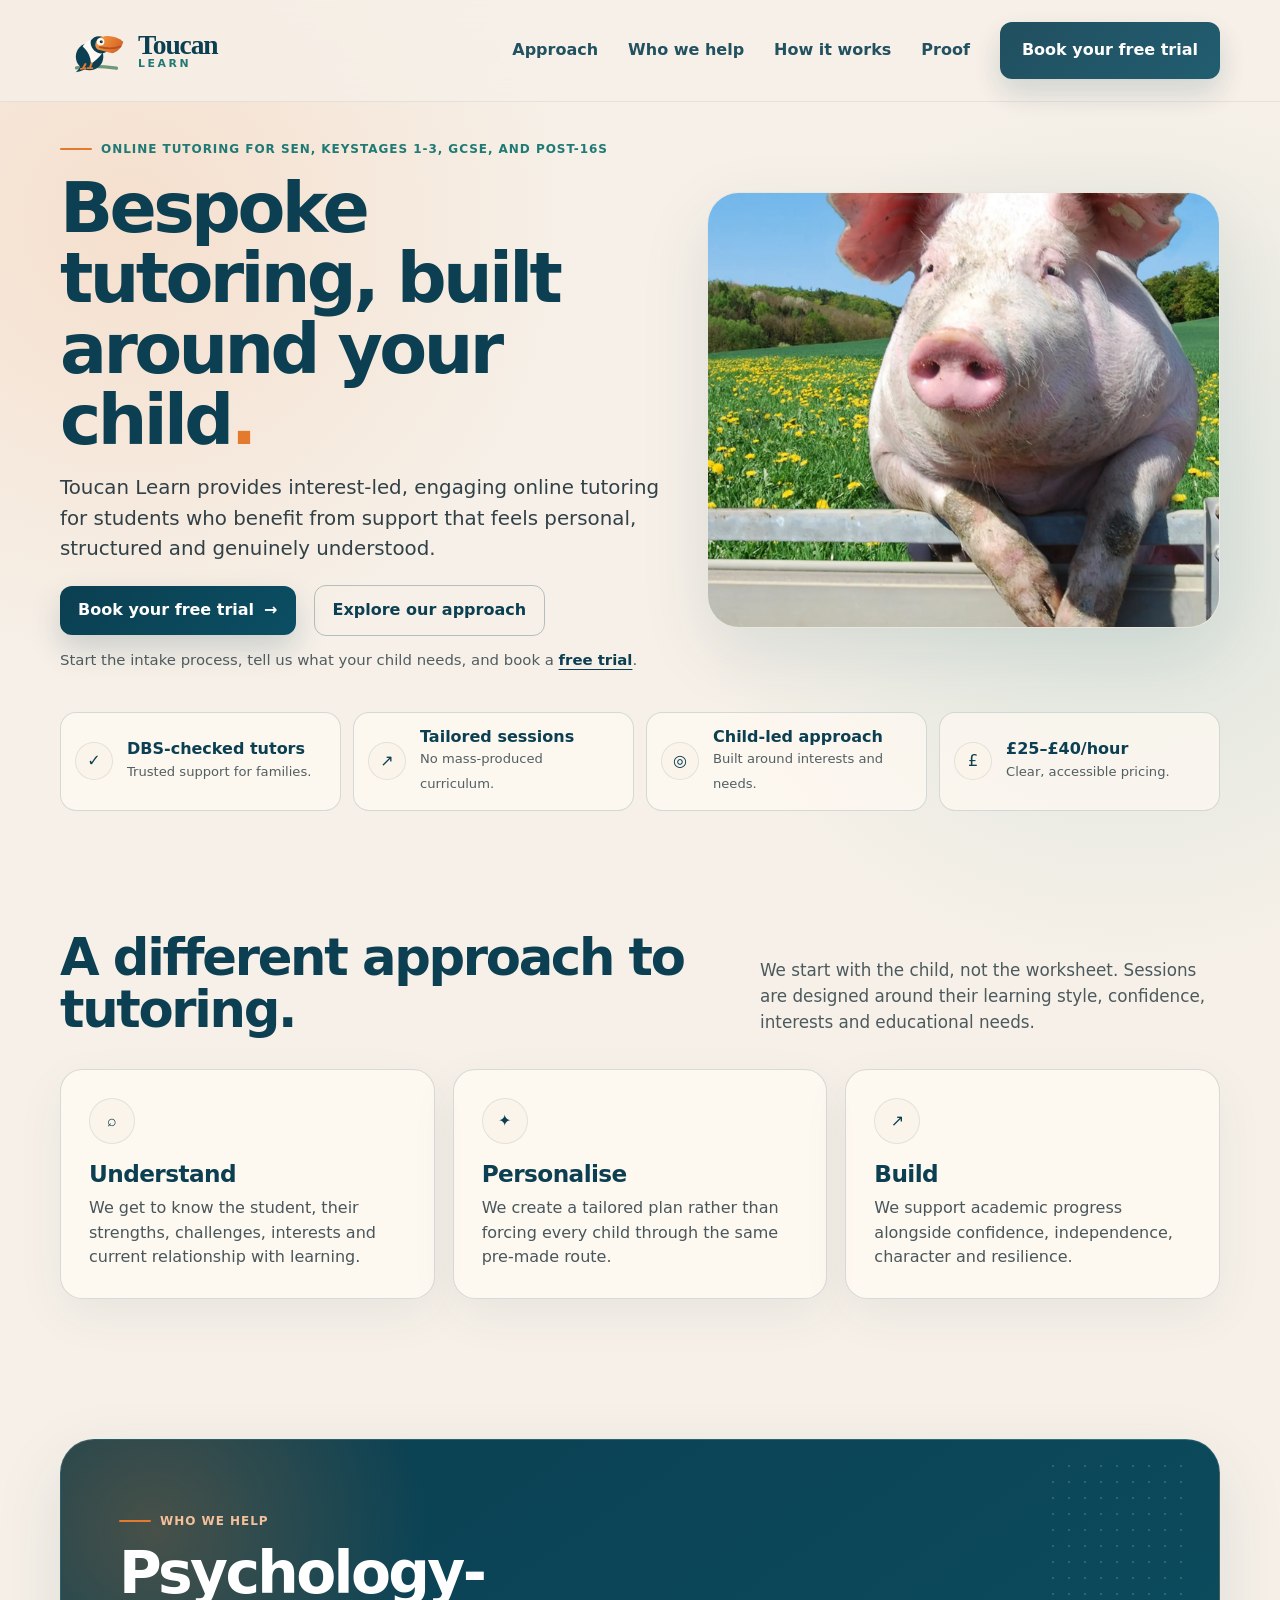
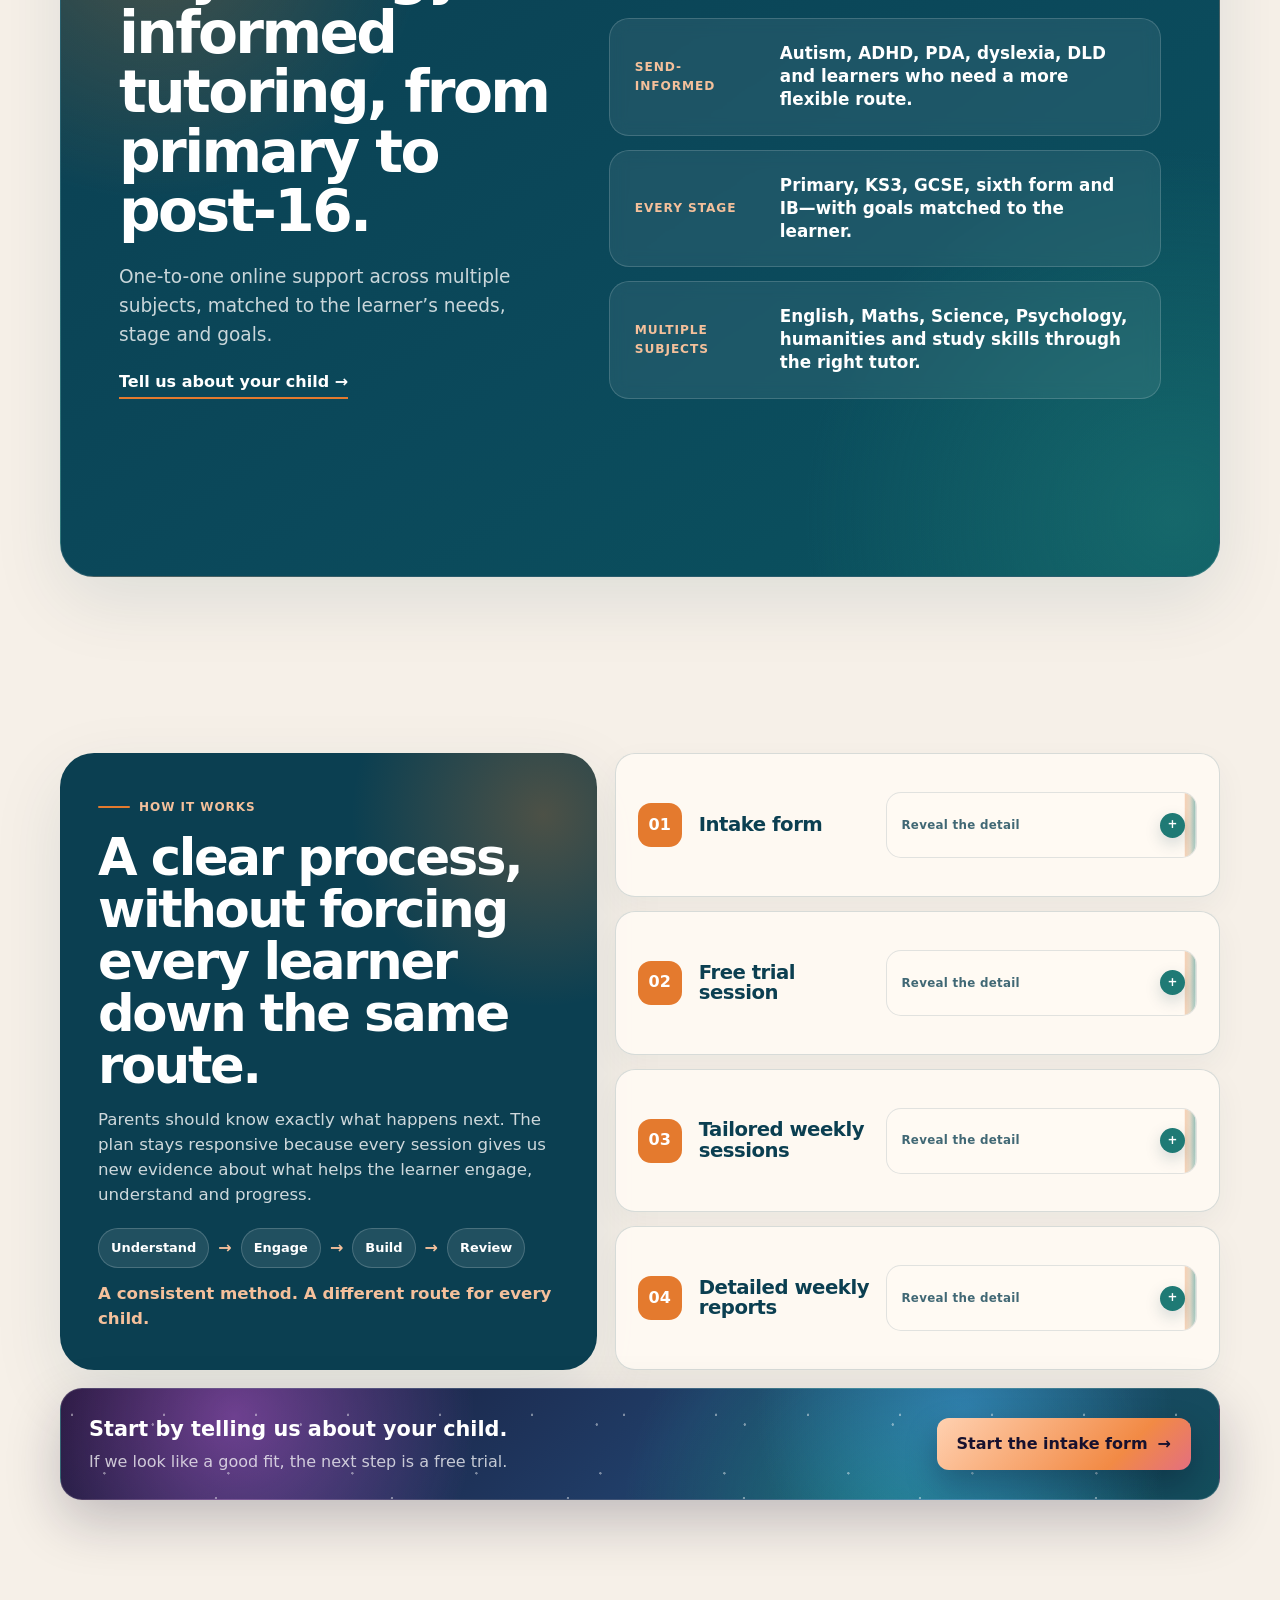
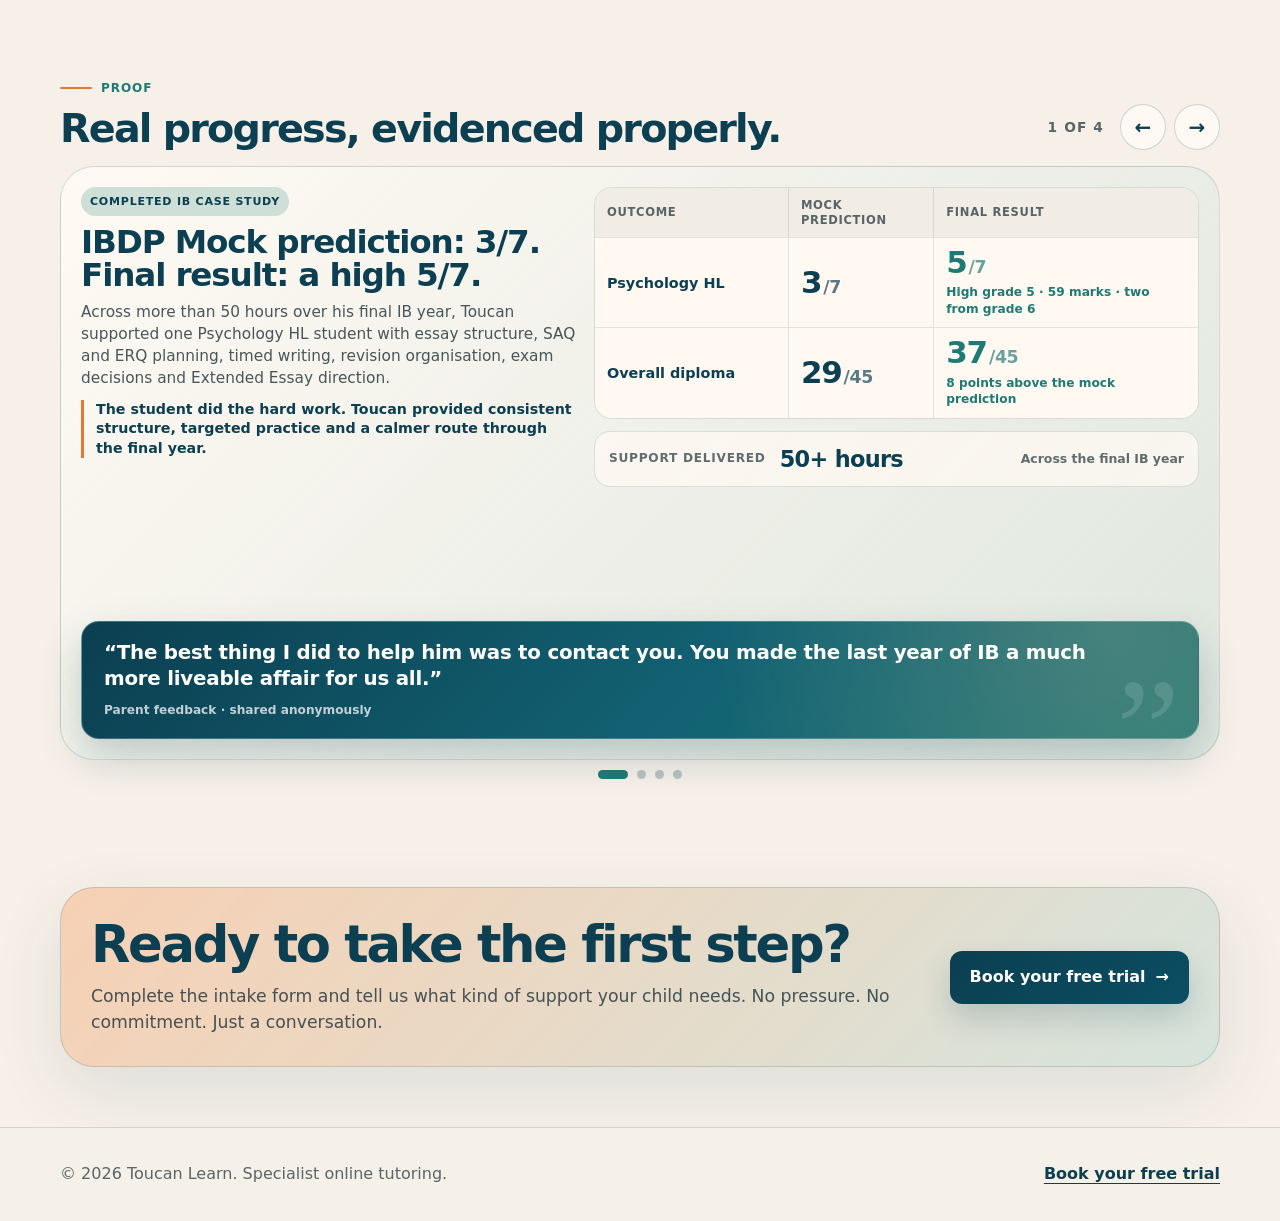
==== index.html @ 08ad8f21 "Preserve balanced Approach anchor" ====
<!doctype html>
<html lang="en-GB">
<head>
  <meta charset="utf-8" />
  <meta name="viewport" content="width=device-width, initial-scale=1" />
  <title>Toucan Learn | Bespoke tutoring built around your child</title>
  <meta name="description" content="Specialist online tutoring for SEN learners and children who need extra support across KS2, KS3 and GCSE. Child-led, bespoke and confidence-building." />
  <link rel="icon" href="assets/favicon.svg" type="image/svg+xml" />
  <link rel="stylesheet" href="style.css?v=20260802-landing-proof-geometry-audit-2" />
</head>
<body>
  <a class="skip-link" href="#main">Skip to main content</a>

  <header>
    <div class="container nav" aria-label="Main navigation">
      <a class="logo" href="#top" aria-label="Toucan Learn home">
        <img src="assets/toucan-logo.svg" alt="" />
        <span class="brand-lockup">
          <strong>Toucan</strong>
          <span>Learn</span>
        </span>
      </a>
      <nav class="nav-links" aria-label="Primary">
        <a href="#approach">Approach</a>
        <a href="#who">Who we help</a>
        <a href="#how-it-works">How it works</a>
        <a href="#reviews">Proof</a>
        <a class="button" href="contact.html">Book your free trial</a>
      </nav>
      <div class="mobile-note">
        <span>Specialist online tutoring</span>
        <a class="text-button" href="contact.html">Book a free trial</a>
      </div>
    </div>
  </header>

  <main id="main">
    <section class="hero" id="top">
      <div class="container hero-grid">
        <div>
          <div class="eyebrow">Online tutoring for SEN, Keystages 1-3, GCSE, and post-16s</div>
          <h1>Bespoke tutoring, built around your child<span>.</span></h1>
          <p class="lead">Toucan Learn provides interest-led, engaging online tutoring for students who benefit from support that feels personal, structured and genuinely understood.</p>
          <div class="hero-actions">
            <a class="button" href="contact.html" target="_blank" rel="noopener">Book your free trial <span aria-hidden="true">→</span></a>
            <a class="button secondary" href="#approach">Explore our approach</a>
          </div>
          <p class="microcopy">Start the intake process, tell us what your child needs, and book a <a href="contact.html" target="_blank" rel="noopener">free trial</a>.</p>
        </div>

        <figure class="hero-art hero-placeholder">
          <img src="assets/hero-pig-placeholder.webp" alt="A pig looking over a fence in a green field" />
        </figure>
      </div>

      <div class="container trust-strip" aria-label="Trust signals">
        <div class="trust-card"><div class="icon">✓</div><div><strong>DBS-checked tutors</strong><span>Trusted support for families.</span></div></div>
        <div class="trust-card"><div class="icon">↗</div><div><strong>Tailored sessions</strong><span>No mass-produced curriculum.</span></div></div>
        <div class="trust-card"><div class="icon">◎</div><div><strong>Child-led approach</strong><span>Built around interests and needs.</span></div></div>
        <div class="trust-card"><div class="icon">£</div><div><strong>£25–£40/hour</strong><span>Clear, accessible pricing.</span></div></div>
      </div>
    </section>

    <section id="approach">
      <div class="container">
        <div class="section-head">
          <h2>A different approach to tutoring.</h2>
          <p>We start with the child, not the worksheet. Sessions are designed around their learning style, confidence, interests and educational needs.</p>
        </div>
        <div class="cards-3">
          <article class="card">
            <div class="icon">⌕</div>
            <h3>Understand</h3>
            <p>We get to know the student, their strengths, challenges, interests and current relationship with learning.</p>
          </article>
          <article class="card">
            <div class="icon">✦</div>
            <h3>Personalise</h3>
            <p>We create a tailored plan rather than forcing every child through the same pre-made route.</p>
          </article>
          <article class="card">
            <div class="icon">↗</div>
            <h3>Build</h3>
            <p>We support academic progress alongside confidence, independence, character and resilience.</p>
          </article>
        </div>
      </div>
    </section>

    <section class="who-section">
      <div class="container who-shell" id="who">
        <div class="who-intro">
          <div class="eyebrow">Who we help</div>
          <h2>Psychology-informed tutoring, from primary to post-16.</h2>
          <p class="lead">One-to-one online support across multiple subjects, matched to the learner’s needs, stage and goals.</p>
          <a class="text-button" href="contact.html" target="_blank" rel="noopener">Tell us about your child →</a>
        </div>
        <div class="who-facts">
          <article class="who-fact">
            <span>SEND-informed</span>
            <strong>Autism, ADHD, PDA, dyslexia, DLD and learners who need a more flexible route.</strong>
          </article>
          <article class="who-fact">
            <span>Every stage</span>
            <strong>Primary, KS3, GCSE, sixth form and IB—with goals matched to the learner.</strong>
          </article>
          <article class="who-fact">
            <span>Multiple subjects</span>
            <strong>English, Maths, Science, Psychology, humanities and study skills through the right tutor.</strong>
          </article>
        </div>
      </div>
    </section>

    <section class="how-section">
      <div class="container how-shell" id="how-it-works">
        <div class="how-overview">
          <div class="eyebrow">How it works</div>
          <h2>A clear process, without forcing every learner down the same route.</h2>
          <p>Parents should know exactly what happens next. The plan stays responsive because every session gives us new evidence about what helps the learner engage, understand and progress.</p>
          <div class="method-ribbon" aria-label="Toucan teaching methodology">
            <span>Understand</span><i aria-hidden="true">→</i>
            <span>Engage</span><i aria-hidden="true">→</i>
            <span>Build</span><i aria-hidden="true">→</i>
            <span>Review</span>
          </div>
          <p class="how-note">A consistent method. A different route for every child.</p>
        </div>

        <ol class="how-steps">
          <li>
            <span class="how-number">01</span>
            <div><h3>Intake form</h3><details class="how-step__details" name="how-process"><summary><span class="how-step__prompt">Reveal the detail</span><span class="how-step__toggle" aria-hidden="true">+</span></summary><p>Tell us about needs, strengths, interests, current barriers and what has-or hasn't-worked before.</p></details></div>
          </li>
          <li>
            <span class="how-number">02</span>
            <div><h3>Free trial session</h3><details class="how-step__details" name="how-process"><summary><span class="how-step__prompt">Reveal the detail</span><span class="how-step__toggle" aria-hidden="true">+</span></summary><p>We establish fit, observe how the learner engages and identify the first useful route into learning.</p></details></div>
          </li>
          <li>
            <span class="how-number">03</span>
            <div><h3>Tailored weekly sessions</h3><details class="how-step__details" name="how-process"><summary><span class="how-step__prompt">Reveal the detail</span><span class="how-step__toggle" aria-hidden="true">+</span></summary><p>Each session has clear learning aims, delivered through the structure, pace and interests that work for that learner.</p></details></div>
          </li>
          <li>
            <span class="how-number">04</span>
            <div><h3>Detailed weekly reports</h3><details class="how-step__details" name="how-process"><summary><span class="how-step__prompt">Reveal the detail</span><span class="how-step__toggle" aria-hidden="true">+</span></summary><p>You receive what we covered, evidence of progress, the current barrier and the next target—so the plan keeps evolving.</p></details></div>
          </li>
        </ol>

        <div class="how-cta">
          <div><strong>Start by telling us about your child.</strong><span>If we look like a good fit, the next step is a free trial.</span></div>
          <a class="button" href="contact.html" target="_blank" rel="noopener">Start the intake form <span aria-hidden="true">→</span></a>
        </div>
      </div>
    </section>

    <section class="proof-section">
      <div class="container" id="reviews">
        <div class="section-head">
          <div class="proof-heading">
            <div class="eyebrow">Proof</div>
            <h2>Real progress, evidenced properly.</h2>
          </div>
        </div>

        <div class="case-carousel" data-carousel aria-roledescription="carousel" aria-label="Toucan learner case studies">
          <div class="carousel-toolbar">
            <p class="carousel-status" aria-live="polite"><span data-current>1</span> of <span data-total>4</span></p>
            <div class="carousel-controls" aria-label="Case study controls">
              <button class="carousel-arrow" type="button" data-prev aria-label="Previous case study">
                <span aria-hidden="true">←</span>
              </button>
              <button class="carousel-arrow" type="button" data-next aria-label="Next case study">
                <span aria-hidden="true">→</span>
              </button>
            </div>
          </div>

          <div class="carousel-stage">
            <article class="case-study case-study--ib case-slide is-active" data-slide data-proof-order="1" aria-label="Case study 1 of 4">
              <div class="case-overview">
                <span class="case-label">Completed IB case study</span>
                <h3>IBDP Mock prediction: 3/7. Final result: a high 5/7.</h3>
                <p class="case-intro">Across more than 50 hours over his final IB year, Toucan supported one Psychology HL student with essay structure, SAQ and ERQ planning, timed writing, revision organisation, exam decisions and Extended Essay direction.</p>
                <p class="case-credit">The student did the hard work. Toucan provided consistent structure, targeted practice and a calmer route through the final year.</p>
              </div>

              <div class="result-panel result-panel--comparison" aria-label="IB Psychology case study results">
                <table class="score-comparison">
                  <caption>Mock predictions compared with final IB results</caption>
                  <thead>
                    <tr>
                      <th scope="col">Outcome</th>
                      <th scope="col">Mock prediction</th>
                      <th class="score-comparison__final" scope="col">Final result</th>
                    </tr>
                  </thead>
                  <tbody>
                    <tr>
                      <th scope="row">Psychology HL</th>
                      <td><strong class="score-value">3<span>/7</span></strong></td>
                      <td class="score-comparison__final">
                        <strong class="score-value">5<span>/7</span></strong>
                        <small>High grade 5 · 59 marks · two from grade 6</small>
                      </td>
                    </tr>
                    <tr>
                      <th scope="row">Overall diploma</th>
                      <td><strong class="score-value">29<span>/45</span></strong></td>
                      <td class="score-comparison__final">
                        <strong class="score-value">37<span>/45</span></strong>
                        <small>8 points above the mock prediction</small>
                      </td>
                    </tr>
                  </tbody>
                </table>
                <div class="support-delivered">
                  <span>Support delivered</span>
                  <strong>50+ hours</strong>
                  <small>Across the final IB year</small>
                </div>
              </div>

              <blockquote class="parent-proof">
                <p>“The best thing I did to help him was to contact you. You made the last year of IB a much more liveable affair for us all.”</p>
                <footer>Parent feedback · shared anonymously</footer>
              </blockquote>
            </article>

            <article class="case-study case-study--ib case-study--ongoing case-slide" data-slide data-proof-order="4" aria-hidden="true" inert aria-label="Case study 4 of 4">
              <div class="case-overview">
                <span class="case-label">Year 6 student: Ongoing creativity and academic transfer</span>
                <h3>He thought he was “uncreative”. The evidence said otherwise.</h3>
                <p class="case-intro">One autistic Year 6 learner arrived with sophisticated ideas and strong systems thinking, but very low confidence in his ability to create, organise and express them.</p>
                <p class="case-credit">A real game-development project became the route into planning, explanation and increasingly structured writing.</p>
              </div>

              <div class="progress-grid" aria-label="Creativity and academic progression">
                <div class="progress-card">
                  <span>Baseline</span>
                  <strong>Strong ideas, quite weak confidence and creative self-belief</strong>
                  <p>He called himself “uncreative”; sequencing and refining his ideas still relied heavily on adult structure.</p>
                </div>
                <div class="progress-card">
                  <span>Target</span>
                  <strong>Make the ideas visible and transferable</strong>
                  <p>Use one meaningful project to teach planning, sequencing, iteration and Point–Evidence–Explanation.</p>
                </div>
                <div class="progress-card progress-card--result">
                  <span>Current results</span>
                  <strong>Project ownership and secondary-level writing</strong>
                  <p>He now explains original systems and produces Year 8-level History writing while still in Year 6.</p>
                </div>
              </div>

              <details class="case-details">
                <summary>
                  <span class="case-details__summary-copy"><strong>See the full evidence</strong><small>Pig F1 planning, detailed developer notes and the complete History response</small></span>
                  <span class="case-details__chevron" aria-hidden="true">↓</span>
                </summary>
                <div class="case-details__content">
                  <section class="practical-english-case" aria-labelledby="pig-f1-literacy-title">
                <div class="practical-english-case__intro">
                  <span class="project-kicker">The project-to-literacy bridge</span>
                  <h4 id="pig-f1-literacy-title">Pig F1 made English practical.</h4>
                  <p>The game needed the same things strong writing needs: a clear purpose, precise vocabulary, ordered steps, decisions supported with reasons and enough explanation for another person to follow.</p>
                  <p class="evidence-note">These are extracts from the learner’s real planning, reflection and supported History work.</p>
                </div>

                <div class="project-language-grid">
                  <figure class="project-language-grid__plan">
                    <img src="assets/learner-pig-f1-original.png" alt="The learner's original Pig F1 track plan, titled The Pot Belly Pig, with three laps and named obstacles" loading="lazy" />
                    <figcaption>
                      <strong>First: make the idea visible</strong>
                      <span>The original plan defined a track, three laps, obstacles and route mechanics that could then be discussed and refined.</span>
                    </figcaption>
                  </figure>

                  <article class="deep-dev-note" aria-label="Detailed extract from the learner's Pig F1 development notes">
                    <span>Then: write to make the build possible</span>
                    <h5>Developer’s goal: continue the bouncy-ball obstacle</h5>
                    <div class="deep-dev-note__columns">
                      <div>
                        <strong>Build sequence</strong>
                        <ol>
                          <li>Complete the entrance and main exit</li>
                          <li>Group the cave and remaining entrance</li>
                          <li>Build the shortcut entrance</li>
                          <li>Connect the shortcut to the track</li>
                        </ol>
                      </div>
                      <div>
                        <strong>Research, apply, test</strong>
                        <ol>
                          <li>Find the code for bounciness</li>
                          <li>Insert it into the “big balls”</li>
                          <li>Find a way to slow the pig car in water</li>
                          <li>Test height, direction, fairness and track breaks</li>
                        </ol>
                      </div>
                    </div>
                    <p>This is functional English: imperative verbs, technical nouns, grouping, chronology and a written memory system for a multi-session project.</p>
                  </article>
                </div>

                <div class="writing-transfer-grid">
                  <article class="project-reflection">
                    <span>Project reflection · learner’s words</span>
                    <h5>Writing about what he had actually built</h5>
                    <blockquote>“The benefits are the expansion of creativity, modelling in the virtual world and the ability to code. I created the ‘big balls’ by inserting the parts, building up the model and creating the script. I wouldn’t be doing these things without the opportunity to design the project, or the creative space to think of and insert the concept.”</blockquote>
                    <div class="writing-functions" aria-label="English skills used in the project reflection">
                      <span><strong>Point</strong> Names the learning benefit</span>
                      <span><strong>Evidence</strong> Describes a specific build</span>
                      <span><strong>Explanation</strong> Connects the project to creativity</span>
                    </div>
                  </article>

                  <article class="history-work-sample">
                    <span>Academic transfer · supported History research</span>
                    <h5>From development notes to a sustained historical account</h5>
                    <p class="history-lead">“Yugoslavia was formed after the fallout of World War One in 1918. Up to World War Two, it ran under a monarchy. After the war, the country transitioned to a communist structure under Josip Broz Tito and consisted of six republics.”</p>
                    <p>He used the same process again: select useful information, group it under purposeful headings, establish chronology and explain cause and consequence.</p>

                    <details class="full-history-answer">
                      <summary>Read the full History response <span aria-hidden="true">↘</span></summary>
                      <div class="full-history-answer__body">
                        <p><strong>"Present to me about one country that spawned since the end of WW1. Tell me 3 important details!"</strong></p>
                        <p><strong>Political structure and governance.</strong> Yugoslavia was formed after the fallout of World War One in 1918. Up to World War Two, it ran under a monarchy until it was invaded by the Axis powers. After the war, the country transitioned to a communist structure under Josip Broz Tito. The federation consisted of six republics: Slovenia, Croatia, Bosnia and Herzegovina, Montenegro, Serbia and Macedonia.</p>
                        <p><strong>Breakup and conflicts.</strong> Tito died in 1980, and his death led to increased nationalism and tensions among the republics. A sequence of violent conflicts, known as the Yugoslav Wars, eventually led to the split of Yugoslavia. Ethnic tensions defined these wars and resulted in major population displacement.</p>
                        <p><strong>Legacy.</strong> Yugoslavia was a unique experiment in multi-ethnic governance that ultimately faced serious challenges from nationalistic sentiment. Its dissolution created several independent states, each with its own national identity and political challenges. That history still influences the politics and societies of the Balkan region today.</p>
                        <small>Presented anonymously. Punctuation and a small number of transcription errors have been standardised for public readability; the learner’s structure and meaning are retained.</small>
                      </div>
                    </details>

                    <strong class="transfer-result">Tutor-assessed at Year 8 level while he was in Year 6.</strong>
                  </article>
                </div>
                  </section>
                </div>
              </details>

              <blockquote class="parent-proof parent-proof--footer learner-proof">
                <p>“He really enjoys lessons with Josh and we really appreciate it!”</p>
                <footer>Parent feedback · shared anonymously</footer>
              </blockquote>
            </article>

            <article class="case-study case-study--ib case-study--ongoing case-slide" data-slide data-proof-order="3" aria-hidden="true" inert aria-label="Case study 3 of 4">
              <div class="case-overview">
                <span class="case-label">Year 7 student: Ongoing access and catch-up journey</span>
                <h3>The first target was attempting the work. The next is closing the gap.</h3>
                <p class="case-intro">For one Year 7 learner with Developmental Language Disorder (DLD), conventional tasks often produced one-word answers, “I don’t know”, or complete avoidance.</p>
                <p class="case-credit">Toucan treated participation as the baseline, then increased the structure as trust and task tolerance grew.</p>
              </div>

              <div class="progress-grid" aria-label="Access and catch-up progression">
                <div class="progress-card">
                  <span>Baseline</span>
                  <strong>Getting him to attempt anything</strong>
                  <p>Unfamiliar prompts often lost him immediately; minimal output hid what he understood.</p>
                </div>
                <div class="progress-card">
                  <span>Target</span>
                  <strong>Participation, communication and mainstream access</strong>
                  <p>Build trust and task tolerance for increasingly structured English and Maths work.</p>
                </div>
                <div class="progress-card progress-card--result">
                  <span>Current results</span>
                  <strong>Broad movement, with the gap now measurable</strong>
                  <p>Five of seven subject scores rose; in four, the gap to the class average narrowed.</p>
                </div>
              </div>

              <details class="case-details">
                <summary>
                  <span class="case-details__summary-copy"><strong>See the full evidence</strong><small>Product concepts, wider session milestones, school movement and next targets</small></span>
                  <span class="case-details__chevron" aria-hidden="true">↓</span>
                </summary>
                <div class="case-details__content">
                  <div class="drink-evidence">
                <div class="drink-evidence__intro">
                  <span class="project-kicker">One brief · four directions</span>
                  <h4>Four individual products, each with a different decision behind it</h4>
                  <p>Starting with his own products gave the learner a reason to name, compare, redesign and persuade. Each concept is shown separately because the evidence is in the choices—not in making them look like one manufactured range.</p>
                  <blockquote class="drink-copy">“It’s sweet, fast, cheap, and will help you destroy your enemies.”</blockquote>
                  <small>Original learner advert copy</small>
                </div>

                <div class="product-gallery" aria-label="Four products from the learner's drink-design project">
                  <article class="product-card product-card--skids">
                    <figure class="product-turntable">
                      <img src="assets/skids-product.webp" alt="The learner's minimal coral and black Skids bottle design shown as a finished drink" loading="lazy" />
                    </figure>
                    <div class="product-card__copy">
                      <span>Alternative direction</span>
                      <h5>Skids</h5>
                      <p>A deliberately cleaner bottle identity showing a completely different visual choice from the louder designs.</p>
                    </div>
                  </article>

                  <article class="product-card product-card--fizzy">
                    <figure class="product-turntable">
                      <img src="assets/fizzy-variants-product.webp" alt="Two Fizzy bottle variants designed by the learner, one yellow and one coral pink" loading="lazy" />
                    </figure>
                    <div class="product-card__copy">
                      <span>Label iteration</span>
                      <h5>Fizzy</h5>
                      <p>Two visual variants built around the same “fizzy, extreme” recipe: lime, sugar, water, food colouring and sweet potato.</p>
                    </div>
                  </article>

                  <article class="product-card product-card--monster">
                    <figure class="product-turntable">
                      <img src="assets/monster-remix-product.webp" alt="The learner's black and neon Monster Remix can shown as a complete product" loading="lazy" />
                    </figure>
                    <div class="product-card__copy">
                      <span>Custom remix</span>
                      <h5>Monster Remix</h5>
                      <p>A recognisable product deliberately changed into his own anonymous black-and-neon version.</p>
                    </div>
                  </article>

                  <article class="product-card product-card--ground">
                    <figure class="product-turntable">
                      <img src="assets/ground-pinch-product.webp" alt="A polished mock-up faithfully developed from the learner's Ground Pinch can sketch" loading="lazy" />
                    </figure>
                    <div class="product-card__copy">
                      <span>Current product concept · in development</span>
                      <h5>Ground Pinch</h5>
                      <p>A current product concept in development: a can, label and advert composition drawn from scratch, now being refined into a faithful product mock-up.</p>
                    </div>
                  </article>
                </div>
                  </div>

                  <div class="evidence-panel evidence-panel--access">
                <div class="evidence-panel__intro">
                  <span class="project-kicker">Wider evidence from sessions</span>
                  <h4>The progress did not depend on one unusually good project</h4>
                  <p>The drink work shows what engagement looked like. These separate tasks show the same change appearing across writing, sequencing, technical persistence and practical Maths.</p>
                </div>
                <div class="evidence-track">
                  <div class="evidence-item">
                    <span>Technical persistence</span>
                    <strong>Completed an instruction-heavy software tutorial</strong>
                    <p>He followed the full sequence, backtracked after errors and stayed engaged despite lag and difficult menus.</p>
                  </div>
                  <div class="evidence-item">
                    <span>Written output</span>
                    <strong>Six self-typed sentences in one short task</strong>
                    <p>A brief, timed activity produced several independent ideas where earlier responses had often stayed minimal.</p>
                  </div>
                  <div class="evidence-item">
                    <span>Sequenced expression</span>
                    <strong>Created a multi-panel comic</strong>
                    <p>He generated the plot, organised a beginning, middle and end, then combined drawings with short captions.</p>
                  </div>
                  <div class="evidence-item">
                    <span>Functional transfer</span>
                    <strong>More independent tools and practical Maths</strong>
                    <p>He navigated and used design tools after modelling, while projects embedded number comparison and missing-number reasoning.</p>
                  </div>
                </div>
                  </div>

                  <div class="score-summary score-summary--quiet" aria-label="School-report progress summary">
                    <span>School evidence</span>
                    <strong>Five of seven recorded subject scores rose between reports.</strong>
                    <p>The wider direction is positive. The remaining gaps still need careful, adapted practice, so the work is presented as meaningful movement rather than a finished transformation.</p>
                  </div>

                  <div class="next-target">
                    <span>Next target</span>
                    <strong>Catch up more fully in the areas that remain behind.</strong>
                    <p>The learner is now engaging enough for catch-up to be a realistic target. English, Geography and Religious Studies remain the clearest gaps, so the next phase is more frequent, carefully adapted formal practice—not claiming the work is finished.</p>
                  </div>
                </div>
              </details>

              <blockquote class="parent-proof parent-proof--footer">
                <p>“My son hates learning, but Joshua manages to get him to engage. He has taken his time to get to know him and work out what makes him tick. Would 100% recommend.”</p>
                <footer>Parent feedback · shared anonymously</footer>
              </blockquote>
            </article>

            <article class="case-study case-study--ib case-study--origin case-slide" data-slide data-proof-order="2" aria-hidden="true" inert aria-label="Case study 2 of 4">
              <div class="case-overview">
                <span class="case-label">Origin story · anonymised</span>
                <h3>The learner who built the method.</h3>
                <p class="case-intro">One of the first learners Josh supported was a young autistic learner with a PDA profile. He was exceptionally bright, frequently dysregulated and spending much of the school day outside classrooms. School had become almost impossible for him to access.</p>
                <p class="case-credit">The question was not “How do I stop this behaviour?” It was “How do I make school somewhere he actually wants to be?”</p>
              </div>

              <div class="origin-arc" aria-label="How the Toucan approach developed">
                <div class="origin-step">
                  <span>01 · Relationship</span>
                  <strong>Make the day tolerable first</strong>
                  <p>No constant correction, forced worksheets or power struggles. The first goal was simply: let’s get through today together.</p>
                </div>
                <div class="origin-step">
                  <span>02 · Interests</span>
                  <strong>Sports and music became the curriculum</strong>
                  <p>They were not rewards held back until work was finished. They were genuine routes into trust, conversation, thinking and learning.</p>
                </div>
                <div class="origin-step">
                  <span>03 · A different route</span>
                  <strong>The English task became a song</strong>
                  <p>He created the ideas through music and conversation while Josh acted as scribe. The learning objective stayed the same; only the route changed.</p>
                </div>
                <div class="origin-step">
                  <span>04 · Hidden competence</span>
                  <strong>The penhold breakthrough</strong>
                  <p>The grip he used to teach Josh table tennis already contained the motor control needed to hold a pencil. The skill existed; it only needed transferring.</p>
                </div>
              </div>

              <details class="case-details origin-details">
                <summary>
                  <span class="case-details__summary-copy"><strong>See the moments behind the method</strong><small>The penhold breakthrough, music-room story and the principles that followed</small></span>
                  <span class="case-details__chevron" aria-hidden="true">↓</span>
                </summary>
                <div class="case-details__content">
                  <div class="origin-stories">
                    <article class="origin-story">
                      <span>Signature moment</span>
                      <h4>“You already know how.”</h4>
                      <p>Writing was described as impossible, yet the learner had taught Josh a precise penhold grip months earlier. Connecting the two did not teach a new movement. It helped him recognise an ability he already possessed.</p>
                    </article>
                    <article class="origin-story">
                      <span>The music room</span>
                      <h4>Creativity was never the barrier</h4>
                      <p>They headed to the drums and guitars because he wanted to play. Later, an untouched English task became songwriting: ideas, improvised lines and laughter, with Josh writing as he created. The barrier was transcription—not imagination or intelligence.</p>
                    </article>
                  </div>

                  <div class="principle-band" aria-label="Principles that became the Toucan method">
                    <span>Relationship before curriculum</span>
                    <span>Trust before challenge</span>
                    <span>Interests before compliance</span>
                    <span>Adapt the route, not the expectation</span>
                    <span>Behaviour communicates unmet needs</span>
                    <span>Look for hidden competence</span>
                    <span>Build self-belief through real success</span>
                    <span>Let success create motivation</span>
                  </div>
                </div>
              </details>

              <blockquote class="parent-proof origin-proof">
                <p>Toucan Learn did not begin with a business plan. It began with one learner, one table-tennis bat and the belief that ability often appears when we change the route instead of lowering the destination.</p>
                <footer>The experience that shaped the Toucan method</footer>
              </blockquote>
            </article>
          </div>

          <div class="carousel-dots" role="group" aria-label="Choose a case study">
            <button class="carousel-dot is-active" type="button" data-dot data-proof-order="1" aria-label="Show IB results case study" aria-current="true"></button>
            <button class="carousel-dot" type="button" data-dot data-proof-order="4" aria-label="Show creativity and academic transfer case study"></button>
            <button class="carousel-dot" type="button" data-dot data-proof-order="3" aria-label="Show access and catch-up case study"></button>
            <button class="carousel-dot" type="button" data-dot data-proof-order="2" aria-label="Show Toucan origin story"></button>
          </div>
        </div>
      </div>
    </section>

    <section class="cta" id="contact">
      <div class="container cta-box">
        <div>
          <h2>Ready to take the first step?</h2>
          <p>Complete the intake form and tell us what kind of support your child needs. No pressure. No commitment. Just a conversation.</p>
        </div>
        <a class="button" href="contact.html" target="_blank" rel="noopener">Book your free trial <span aria-hidden="true">→</span></a>
      </div>
    </section>
  </main>

  <footer class="site-footer">
    <div class="container footer-grid">
      <div>© <span id="year">2026</span> Toucan Learn. Specialist online tutoring.</div>
      <div><a href="contact.html" target="_blank" rel="noopener">Book your free trial</a></div>
    </div>
  </footer>

  <aside class="toucan-mascot" data-mascot hidden aria-label="Toucan Learn mascot">
    <button class="toucan-mascot__hide" type="button" data-mascot-hide aria-label="Hide the Toucan mascot">×</button>
    <button class="toucan-mascot__character" type="button" data-mascot-character aria-label="Make the Toucan hop">
      <img src="assets/toucan-mascot-draft-web.png" alt="" width="302" height="320" />
    </button>
  </aside>

  <script>
    document.getElementById('year').textContent = new Date().getFullYear();

    document.querySelectorAll('[data-carousel]').forEach((carousel) => {
      const stage = carousel.querySelector('.carousel-stage');
      const dotGroup = carousel.querySelector('.carousel-dots');
      const byProofOrder = (a, b) => Number(a.dataset.proofOrder) - Number(b.dataset.proofOrder);
      const slides = [...carousel.querySelectorAll('[data-slide]')].sort(byProofOrder);
      const dots = [...carousel.querySelectorAll('[data-dot]')].sort(byProofOrder);
      slides.forEach((slide) => stage.append(slide));
      dots.forEach((dot) => dotGroup.append(dot));
      const current = carousel.querySelector('[data-current]');
      let activeIndex = 0;
      let touchStartX = 0;

      const syncStageHeight = (immediate = false) => {
        const activeSlide = slides[activeIndex];
        if (!activeSlide) return;

        if (immediate) stage.classList.add('is-measuring');
        stage.style.height = `${Math.ceil(activeSlide.scrollHeight)}px`;

        if (immediate) {
          requestAnimationFrame(() => stage.classList.remove('is-measuring'));
        }
      };

      const showSlide = (index) => {
        activeIndex = (index + slides.length) % slides.length;

        slides.forEach((slide, slideIndex) => {
          const isActive = slideIndex === activeIndex;
          slide.classList.toggle('is-active', isActive);
          slide.setAttribute('aria-hidden', String(!isActive));
          slide.toggleAttribute('inert', !isActive);
          if (!isActive) {
            slide.querySelectorAll('.case-details[open]').forEach((details) => details.removeAttribute('open'));
          }
        });

        dots.forEach((dot, dotIndex) => {
          const isActive = dotIndex === activeIndex;
          dot.classList.toggle('is-active', isActive);
          if (isActive) {
            dot.setAttribute('aria-current', 'true');
          } else {
            dot.removeAttribute('aria-current');
          }
        });

        current.textContent = activeIndex + 1;
        requestAnimationFrame(() => syncStageHeight());
      };

      carousel.querySelector('[data-prev]').addEventListener('click', () => showSlide(activeIndex - 1));
      carousel.querySelector('[data-next]').addEventListener('click', () => showSlide(activeIndex + 1));
      dots.forEach((dot, index) => dot.addEventListener('click', () => showSlide(index)));

      carousel.addEventListener('keydown', (event) => {
        if (event.key === 'ArrowLeft') showSlide(activeIndex - 1);
        if (event.key === 'ArrowRight') showSlide(activeIndex + 1);
      });

      carousel.addEventListener('touchstart', (event) => {
        touchStartX = event.changedTouches[0].clientX;
      }, { passive: true });

      carousel.addEventListener('touchend', (event) => {
        const distance = event.changedTouches[0].clientX - touchStartX;
        if (Math.abs(distance) < 48) return;
        showSlide(activeIndex + (distance < 0 ? 1 : -1));
      }, { passive: true });

      carousel.querySelectorAll('.case-details').forEach((details) => {
        details.addEventListener('toggle', () => {
          requestAnimationFrame(() => syncStageHeight());
        });
      });

      if ('ResizeObserver' in window) {
        const slideObserver = new ResizeObserver(() => syncStageHeight());
        slides.forEach((slide) => slideObserver.observe(slide));
      }

      window.addEventListener('resize', () => syncStageHeight(true), { passive: true });
      window.addEventListener('load', () => syncStageHeight(true), { once: true });

      showSlide(0);
      syncStageHeight(true);
    });

    const mascot = document.querySelector('[data-mascot]');
    if (mascot) {
      const character = mascot.querySelector('[data-mascot-character]');
      const hide = mascot.querySelector('[data-mascot-hide]');
      let hopTimer;

      const revealMascot = () => {
        const revealPoint = Math.min(320, window.innerHeight * 0.42);
        mascot.classList.toggle('is-visible', window.scrollY > revealPoint);
      };

      mascot.hidden = false;
      revealMascot();
      window.addEventListener('scroll', revealMascot, { passive: true });

      character.addEventListener('click', () => {
        window.clearTimeout(hopTimer);
        mascot.classList.remove('is-hopping');
        window.requestAnimationFrame(() => {
          mascot.classList.add('is-hopping');
          hopTimer = window.setTimeout(() => mascot.classList.remove('is-hopping'), 720);
        });
      });

      hide.addEventListener('click', () => {
        mascot.classList.remove('is-visible');
        window.removeEventListener('scroll', revealMascot);
      });
    }
  </script>
</body>
</html>
---- style.css ----
:root {
      --bg: #f6f0e8;
      --paper: #fffaf3;
      --paper-soft: #fbf4eb;
      --ink: #10242d;
      --blue: #0b3f51;
      --blue-2: #0b4e63;
      --orange: #e47a2e;
      --orange-soft: #f4c09b;
      --teal-soft: #cddfd7;
      --green: #6f987b;
      --line: rgba(11, 63, 81, 0.16);
      --shadow: 0 24px 70px rgba(11, 63, 81, 0.10);
      --radius-xl: 34px;
      --radius-lg: 22px;
      --radius-md: 16px;
      --max: 1160px;
    }

    * { box-sizing: border-box; }

    html {
      scroll-behavior: smooth;
      scroll-padding-top: 112px;
    }

    body {
      margin: 0;
      font-family: Inter, ui-sans-serif, system-ui, -apple-system, BlinkMacSystemFont, "Segoe UI", sans-serif;
      color: var(--ink);
      background:
        radial-gradient(circle at 10% 5%, rgba(244, 192, 155, 0.35), transparent 28rem),
        radial-gradient(circle at 88% 12%, rgba(205, 223, 215, 0.65), transparent 28rem),
        var(--bg);
      line-height: 1.55;
    }

    body::before {
      content: "";
      position: fixed;
      inset: 0;
      pointer-events: none;
      background-image: radial-gradient(rgba(11, 63, 81, 0.07) 0.7px, transparent 0.7px);
      background-size: 18px 18px;
      mask-image: linear-gradient(to bottom, transparent, black 20%, black 80%, transparent);
      opacity: 0.35;
    }

    a { color: inherit; }

    .container {
      width: min(calc(100% - 32px), var(--max));
      margin-inline: auto;
    }

    .skip-link {
      position: absolute;
      left: -999px;
      top: 12px;
      background: var(--blue);
      color: white;
      padding: 10px 14px;
      border-radius: 999px;
      z-index: 50;
    }

    .skip-link:focus { left: 12px; }

    header {
      position: sticky;
      top: 0;
      z-index: 20;
      backdrop-filter: blur(16px);
      background: rgba(246, 240, 232, 0.78);
      border-bottom: 1px solid rgba(11, 63, 81, 0.08);
    }

    .nav {
      display: flex;
      align-items: center;
      justify-content: space-between;
      gap: 24px;
      padding: 18px 0;
    }

    .logo {
      display: flex;
      align-items: center;
      gap: 10px;
      text-decoration: none;
      min-width: 180px;
    }

    .logo img {
      width: 58px;
      height: 48px;
      object-fit: contain;
      display: block;
    }

    .brand-lockup {
      display: grid;
      gap: 1px;
      line-height: 1;
    }

    .brand-lockup strong {
      color: var(--blue);
      font-family: Georgia, "Times New Roman", serif;
      font-size: 1.55rem;
      letter-spacing: -0.04em;
    }

    .brand-lockup span {
      color: #1f7a75;
      font-size: 0.63rem;
      font-weight: 900;
      letter-spacing: 0.24em;
      text-transform: uppercase;
    }

    .nav-links {
      display: flex;
      align-items: center;
      gap: 26px;
      font-size: 0.95rem;
      font-weight: 700;
      color: var(--blue);
    }

    .nav-links a {
      text-decoration: none;
      opacity: 0.9;
    }

    .nav-links a:hover { opacity: 1; text-decoration: underline; text-decoration-thickness: 2px; text-underline-offset: 5px; }

    .button, .text-button {
      display: inline-flex;
      align-items: center;
      justify-content: center;
      gap: 10px;
      border-radius: 12px;
      font-weight: 800;
      text-decoration: none;
      transition: transform 180ms ease, box-shadow 180ms ease, background 180ms ease;
    }

    .button {
      background: linear-gradient(135deg, var(--blue), var(--blue-2));
      color: white;
      padding: 14px 20px;
      box-shadow: 0 14px 30px rgba(11, 63, 81, 0.18);
    }

    .button:hover { transform: translateY(-2px); box-shadow: 0 18px 34px rgba(11, 63, 81, 0.22); }

    .button.secondary {
      background: transparent;
      color: var(--blue);
      border: 1px solid rgba(11, 63, 81, 0.28);
      box-shadow: none;
    }

    .text-button {
      color: var(--blue);
      border-bottom: 2px solid var(--orange);
      border-radius: 0;
      padding: 0 0 3px;
    }

    .mobile-note { display: none; }

    main { overflow: hidden; }

    .hero {
      padding: 54px 0 46px;
    }

    .hero-grid {
      display: grid;
      grid-template-columns: 1.02fr 0.98fr;
      gap: 46px;
      align-items: center;
    }

    .eyebrow {
      display: inline-flex;
      align-items: center;
      gap: 9px;
      color: #1F7A75;
      font-weight: 900;
      letter-spacing: 0.08em;
      text-transform: uppercase;
      font-size: 0.75rem;
      margin-bottom: 14px;
    }

    .eyebrow::before {
      content: "";
      width: 32px;
      height: 2px;
      background: var(--orange);
      border-radius: 999px;
    }

    h1, h2, h3 {
      color: var(--blue);
      line-height: 1.02;
      margin: 0;
      letter-spacing: -0.045em;
    }

    h1 {
      font-family: Georgia, "Times New Roman", serif;
      font-size: clamp(2.9rem, 6.25vw, 5.15rem);
      max-width: 760px;
    }

    h1 span { color: var(--orange); }

    .lead {
      font-size: clamp(1.04rem, 1.75vw, 1.16rem);
      max-width: 620px;
      margin: 20px 0 24px;
      color: rgba(16, 36, 45, 0.86);
    }

    .hero-actions {
      display: flex;
      flex-wrap: wrap;
      align-items: center;
      gap: 18px;
    }

    .hero-actions .button {
      padding: 12px 18px;
    }

    .microcopy {
      color: rgba(16, 36, 45, 0.72);
      font-size: 0.93rem;
      margin-top: 13px;
    }

    .microcopy a { color: var(--blue); font-weight: 800; text-underline-offset: 4px; }

    .hero-art {
      position: relative;
      min-height: 420px;
      border-radius: 48% 48% 28px 28px;
      background:
        linear-gradient(180deg, rgba(255, 250, 243, 0.8), rgba(255, 250, 243, 0.35)),
        radial-gradient(circle at 70% 28%, rgba(228, 122, 46, 0.28), transparent 0 6rem),
        rgba(255, 250, 243, 0.62);
      box-shadow: var(--shadow);
      border: 1px solid rgba(11, 63, 81, 0.08);
      overflow: hidden;
    }

    .hero-art .sun {
      position: absolute;
      width: 64px;
      height: 64px;
      border-radius: 50%;
      background: linear-gradient(135deg, #f2a84c, var(--orange));
      right: 94px;
      top: 76px;
    }

    .hero-art .hill {
      position: absolute;
      width: 258px;
      height: 184px;
      border-radius: 100% 100% 0 0;
      background: var(--teal-soft);
      bottom: 0;
      left: -10px;
    }

    .hero-art .steps {
      position: absolute;
      right: 0;
      bottom: 0;
      width: 266px;
      height: 213px;
      background:
        linear-gradient(to top right, transparent 0 32%, var(--blue) 32% 100%);
      clip-path: polygon(0 100%, 0 70%, 28% 70%, 28% 48%, 52% 48%, 52% 26%, 76% 26%, 76% 0, 100% 0, 100% 100%);
    }

    .plant {
      position: absolute;
      left: 134px;
      bottom: 108px;
      width: 180px;
      height: 250px;
      transform: scale(0.82);
      transform-origin: bottom left;
    }

    .plant span {
      position: absolute;
      display: block;
      background: var(--green);
      opacity: 0.78;
    }

    .plant .stem {
      width: 4px;
      height: 230px;
      left: 86px;
      bottom: 0;
      border-radius: 999px;
      transform: rotate(-5deg);
    }

    .plant .leaf {
      width: 56px;
      height: 28px;
      border-radius: 100% 0 100% 0;
    }

    .plant .l1 { left: 34px; bottom: 46px; transform: rotate(22deg); }
    .plant .l2 { left: 86px; bottom: 92px; transform: rotate(-18deg) scaleX(-1); }
    .plant .l3 { left: 34px; bottom: 136px; transform: rotate(28deg); }
    .plant .l4 { left: 92px; bottom: 178px; transform: rotate(-18deg) scaleX(-1); }

    .toucan-mini {
      position: absolute;
      right: 112px;
      bottom: 178px;
      width: 89px;
      height: 95px;
      filter: drop-shadow(0 18px 22px rgba(11, 63, 81, 0.18));
    }

    .toucan-mini svg { width: 100%; height: 100%; }

    .trust-strip {
      margin-top: 32px;
      display: grid;
      grid-template-columns: repeat(4, 1fr);
      gap: 12px;
    }

    .trust-card {
      background: rgba(255, 250, 243, 0.7);
      border: 1px solid var(--line);
      border-radius: var(--radius-md);
      padding: 14px;
      display: flex;
      align-items: center;
      gap: 14px;
      min-height: 78px;
    }

    .icon {
      flex: 0 0 auto;
      width: 46px;
      height: 46px;
      border-radius: 50%;
      display: grid;
      place-items: center;
      background: var(--paper-soft);
      border: 1px solid rgba(11, 63, 81, 0.10);
      color: var(--blue);
    }

    .trust-card strong { color: var(--blue); display: block; line-height: 1.2; }
    .trust-card span { font-size: 0.88rem; color: rgba(16, 36, 45, 0.72); }
    .trust-card .icon { width: 42px; height: 42px; }

    section { padding: 96px 0; }

    .section-head {
      display: flex;
      align-items: end;
      justify-content: space-between;
      gap: 30px;
      margin-bottom: 34px;
    }

    .section-head h2 {
      font-size: clamp(2.2rem, 4vw, 3.7rem);
      max-width: 780px;
    }

    .section-head p {
      max-width: 460px;
      margin: 0;
      color: rgba(16, 36, 45, 0.74);
      font-size: 1.05rem;
    }

    .cards-3 {
      display: grid;
      grid-template-columns: repeat(3, 1fr);
      gap: 18px;
    }

    .card {
      background: rgba(255, 250, 243, 0.78);
      border: 1px solid var(--line);
      border-radius: var(--radius-lg);
      padding: 28px;
      box-shadow: 0 16px 50px rgba(11, 63, 81, 0.06);
    }

    .card h3 {
      font-size: 1.45rem;
      letter-spacing: -0.025em;
      margin: 18px 0 10px;
    }

    .card p {
      margin: 0;
      color: rgba(16, 36, 45, 0.76);
    }

    .muted-panel {
      background: linear-gradient(135deg, rgba(205, 223, 215, 0.78), rgba(255, 250, 243, 0.78));
      border: 1px solid var(--line);
      border-radius: var(--radius-xl);
      padding: 34px;
      box-shadow: var(--shadow);
    }

    .who-grid {
      display: grid;
      grid-template-columns: 0.9fr 1.1fr;
      gap: 26px;
      align-items: stretch;
    }

    .who-list {
      display: grid;
      grid-template-columns: repeat(2, 1fr);
      gap: 14px;
    }

    .pill-card {
      background: rgba(255, 250, 243, 0.72);
      border: 1px solid rgba(11, 63, 81, 0.13);
      border-radius: 20px;
      padding: 22px;
    }

    .pill-card strong { display: block; color: var(--blue); font-size: 1.08rem; margin-bottom: 8px; }
    .pill-card p { margin: 0; color: rgba(16, 36, 45, 0.72); font-size: 0.96rem; }

    .process {
      counter-reset: step;
      display: grid;
      grid-template-columns: repeat(4, 1fr);
      gap: 16px;
    }

    .step {
      position: relative;
      background: var(--paper);
      border: 1px solid var(--line);
      border-radius: var(--radius-lg);
      padding: 26px;
      overflow: hidden;
    }

    .step::before {
      counter-increment: step;
      content: "0" counter(step);
      position: absolute;
      right: 20px;
      top: 16px;
      font-weight: 900;
      color: rgba(228, 122, 46, 0.36);
      font-size: 2.8rem;
      line-height: 1;
    }

    .step h3 { font-size: 1.25rem; margin: 52px 0 10px; }
    .step p { margin: 0; color: rgba(16, 36, 45, 0.74); }

    .statement {
      display: grid;
      grid-template-columns: 1fr 1fr;
      gap: 20px;
      align-items: stretch;
    }

    .statement .big-card {
      background: var(--blue);
      color: white;
      border-radius: var(--radius-xl);
      padding: 42px;
      position: relative;
      overflow: hidden;
    }

    .big-card::after {
      content: "";
      position: absolute;
      width: 260px;
      height: 260px;
      border-radius: 50%;
      background: rgba(228, 122, 46, 0.26);
      right: -90px;
      top: -90px;
    }

    .big-card h2 { color: white; font-size: clamp(2.1rem, 4vw, 3.8rem); }
    .big-card p { font-size: 1.12rem; color: rgba(255,255,255,0.82); max-width: 520px; }

    .values {
      display: grid;
      grid-template-columns: 1fr 1fr;
      gap: 16px;
    }

    .value {
      background: var(--paper);
      border: 1px solid var(--line);
      border-radius: var(--radius-lg);
      padding: 28px;
    }

    .value strong { color: var(--blue); font-size: 1.18rem; display: block; margin-bottom: 8px; }
    .value p { margin: 0; color: rgba(16,36,45,0.73); }

    .reviews {
      display: grid;
      grid-template-columns: repeat(3, 1fr);
      gap: 18px;
    }

    blockquote {
      margin: 0;
      background: rgba(255, 250, 243, 0.8);
      border: 1px solid var(--line);
      border-radius: var(--radius-lg);
      padding: 28px;
      min-height: 240px;
      display: flex;
      flex-direction: column;
      justify-content: space-between;
    }

    blockquote p { margin: 0; font-size: 1.05rem; color: rgba(16,36,45,0.78); }
    blockquote footer { margin-top: 22px; color: var(--blue); font-weight: 900; }

    .case-study {
      margin-top: 18px;
      display: grid;
      grid-template-columns: 0.8fr 1.2fr;
      gap: 18px;
      background: rgba(255, 250, 243, 0.78);
      border: 1px solid var(--line);
      border-radius: var(--radius-xl);
      padding: 30px;
    }

    .case-label {
      display: inline-flex;
      width: fit-content;
      color: var(--blue);
      background: var(--teal-soft);
      padding: 8px 12px;
      border-radius: 999px;
      font-weight: 900;
      font-size: 0.82rem;
      text-transform: uppercase;
      letter-spacing: 0.07em;
    }

    .case-study h3 { font-size: clamp(1.8rem, 3vw, 2.8rem); margin: 18px 0 0; }
    .case-study p { margin: 0; color: rgba(16, 36, 45, 0.76); }
    .case-study ul { margin: 0; padding-left: 20px; color: rgba(16, 36, 45, 0.78); }
    .case-study li + li { margin-top: 10px; }

    .proof-heading {
      max-width: 780px;
    }

    .proof-heading .eyebrow {
      margin-bottom: 12px;
    }

    .case-carousel {
      position: relative;
    }

    .carousel-toolbar {
      display: flex;
      align-items: center;
      justify-content: flex-end;
      gap: 16px;
      margin: -6px 0 14px;
    }

    .carousel-status {
      margin: 0;
      color: rgba(16, 36, 45, 0.68);
      font-size: 0.86rem;
      font-weight: 900;
      letter-spacing: 0.08em;
      text-transform: uppercase;
    }

    .carousel-controls {
      display: flex;
      gap: 8px;
    }

    .carousel-arrow {
      width: 46px;
      height: 46px;
      display: grid;
      place-items: center;
      border: 1px solid rgba(11, 63, 81, 0.2);
      border-radius: 50%;
      color: var(--blue);
      background: rgba(255, 250, 243, 0.88);
      font: inherit;
      font-size: 1.25rem;
      font-weight: 900;
      cursor: pointer;
      transition: color 160ms ease, background 160ms ease, transform 160ms ease;
    }

    .carousel-arrow:hover,
    .carousel-arrow:focus-visible {
      color: white;
      background: var(--blue);
      transform: translateY(-2px);
      outline: none;
    }

    .carousel-stage {
      display: grid;
    }

    .case-slide {
      grid-area: 1 / 1;
      align-self: start;
      width: 100%;
      opacity: 0;
      visibility: hidden;
      pointer-events: none;
      transform: translateX(18px);
      transition: opacity 240ms ease, transform 240ms ease, visibility 240ms;
    }

    .case-slide.is-active {
      opacity: 1;
      visibility: visible;
      pointer-events: auto;
      transform: translateX(0);
    }

    .carousel-dots {
      display: flex;
      justify-content: center;
      gap: 9px;
      margin-top: 18px;
    }

    .carousel-dot {
      width: 9px;
      height: 9px;
      padding: 0;
      border: 0;
      border-radius: 999px;
      background: rgba(11, 63, 81, 0.26);
      cursor: pointer;
      transition: width 180ms ease, background 180ms ease;
    }

    .carousel-dot.is-active {
      width: 30px;
      background: #1f7a75;
    }

    .carousel-dot:focus-visible {
      outline: 3px solid rgba(31, 122, 117, 0.28);
      outline-offset: 4px;
    }

    .case-study--ib {
      grid-template-columns: minmax(0, 0.9fr) minmax(0, 1.1fr);
      gap: 26px;
      background:
        linear-gradient(135deg, rgba(255, 250, 243, 0.94), rgba(205, 223, 215, 0.56));
      padding: 34px;
    }

    .case-overview {
      display: flex;
      flex-direction: column;
      align-items: flex-start;
    }

    .case-study--ib h3 {
      margin-top: 18px;
      max-width: 520px;
    }

    .case-intro {
      margin-top: 18px !important;
      font-size: 1.04rem;
    }

    .case-credit {
      margin-top: 18px !important;
      padding-left: 16px;
      border-left: 3px solid var(--orange);
      font-weight: 700;
      color: var(--blue) !important;
    }

    .result-panel {
      display: grid;
      grid-template-columns: repeat(2, minmax(0, 1fr));
      gap: 12px;
      align-content: start;
    }

    .result-card {
      min-height: 142px;
      display: flex;
      flex-direction: column;
      justify-content: space-between;
      gap: 12px;
      padding: 20px;
      border: 1px solid rgba(11, 63, 81, 0.14);
      border-radius: 18px;
      background: rgba(255, 250, 243, 0.78);
    }

    .result-card span {
      color: rgba(16, 36, 45, 0.68);
      font-size: 0.78rem;
      font-weight: 900;
      letter-spacing: 0.06em;
      line-height: 1.3;
      text-transform: uppercase;
    }

    .result-card strong {
      color: var(--blue);
      font-family: Georgia, "Times New Roman", serif;
      font-size: clamp(1.65rem, 2.5vw, 2.3rem);
      line-height: 1;
      letter-spacing: -0.035em;
    }

    .result-card small {
      color: rgba(16, 36, 45, 0.68);
      font-size: 0.82rem;
      font-weight: 700;
    }

    .result-card--primary {
      color: white;
      background: var(--blue);
      border-color: var(--blue);
      box-shadow: 0 18px 36px rgba(11, 63, 81, 0.18);
    }

    .result-card--primary span,
    .result-card--primary small {
      color: rgba(255, 255, 255, 0.72);
    }

    .result-card--primary strong {
      color: white;
    }

    .result-panel--comparison {
      grid-template-columns: 1fr;
    }

    .score-comparison {
      width: 100%;
      border: 1px solid rgba(11, 63, 81, 0.16);
      border-spacing: 0;
      border-radius: 18px;
      overflow: hidden;
      background: rgba(255, 250, 243, 0.82);
      box-shadow: 0 16px 34px rgba(11, 63, 81, 0.08);
    }

    .score-comparison caption {
      position: absolute;
      width: 1px;
      height: 1px;
      padding: 0;
      margin: -1px;
      overflow: hidden;
      clip: rect(0, 0, 0, 0);
      white-space: nowrap;
      border: 0;
    }

    .score-comparison th,
    .score-comparison td {
      padding: 15px 17px;
      text-align: left;
      vertical-align: middle;
    }

    .score-comparison thead th {
      color: rgba(16, 36, 45, 0.66);
      background: rgba(205, 223, 215, 0.42);
      font-size: 0.72rem;
      font-weight: 900;
      letter-spacing: 0.06em;
      line-height: 1.25;
      text-transform: uppercase;
    }

    .score-comparison thead th:first-child {
      width: 32%;
    }

    .score-comparison tbody th,
    .score-comparison tbody td {
      border-top: 1px solid rgba(11, 63, 81, 0.12);
    }

    .score-comparison tbody th {
      color: var(--blue);
      font-size: 0.9rem;
      line-height: 1.25;
    }

    .score-value {
      display: block;
      color: var(--blue);
      font-family: Georgia, "Times New Roman", serif;
      font-size: clamp(1.65rem, 2.6vw, 2.35rem);
      line-height: 0.95;
      letter-spacing: -0.04em;
    }

    .score-value span {
      margin-left: 2px;
      font-size: 0.56em;
      letter-spacing: -0.02em;
      opacity: 0.68;
    }

    .score-comparison__final {
      color: white !important;
      background: var(--blue) !important;
    }

    .score-comparison__final .score-value {
      color: white;
    }

    .score-comparison__final small {
      display: block;
      margin-top: 7px;
      color: #1F7A75;
      font-size: 0.76rem;
      font-weight: 800;
      line-height: 1.35;
    }

    .support-delivered {
      display: grid;
      grid-template-columns: auto 1fr auto;
      align-items: center;
      gap: 14px;
      padding: 15px 18px;
      border: 1px solid rgba(11, 63, 81, 0.14);
      border-radius: 16px;
      background: rgba(255, 250, 243, 0.72);
    }

    .support-delivered span {
      color: rgba(16, 36, 45, 0.66);
      font-size: 0.76rem;
      font-weight: 900;
      letter-spacing: 0.06em;
      text-transform: uppercase;
    }

    .support-delivered strong {
      color: var(--blue);
      font-family: Georgia, "Times New Roman", serif;
      font-size: 1.55rem;
      letter-spacing: -0.03em;
    }

    .support-delivered small {
      color: rgba(16, 36, 45, 0.66);
      font-size: 0.78rem;
      font-weight: 700;
      text-align: right;
    }

    @media (max-width: 620px) {
      .score-comparison th,
      .score-comparison td {
        padding: 12px 9px;
      }

      .score-comparison thead th {
        font-size: 0.61rem;
        letter-spacing: 0.035em;
      }

      .score-comparison thead th:first-child {
        width: 30%;
      }

      .score-comparison tbody th {
        font-size: 0.78rem;
      }

      .score-value {
        font-size: 1.55rem;
      }

      .score-comparison__final small {
        font-size: 0.66rem;
      }

      .support-delivered {
        grid-template-columns: 1fr auto;
        gap: 4px 12px;
      }

      .support-delivered small {
        grid-column: 1 / -1;
        text-align: left;
      }
    }

    .case-support {
      grid-column: 1 / -1;
      display: grid;
      grid-template-columns: minmax(0, 0.72fr) minmax(0, 1.28fr);
      gap: 26px;
      padding-top: 26px;
      border-top: 1px solid var(--line);
    }

    .case-support h4 {
      margin: 0 0 10px;
      color: var(--blue);
      font-size: 1.2rem;
    }

    .case-support p {
      margin: 0;
    }

    .case-support ul {
      margin: 0;
      padding-left: 20px;
    }

    .case-support li + li {
      margin-top: 8px;
    }

    .parent-proof {
      grid-column: 1 / -1;
      min-height: 0;
      display: block;
      padding: 24px 26px;
      background: var(--blue);
      border-color: var(--blue);
    }

    .parent-proof p {
      color: white;
      font-family: Georgia, "Times New Roman", serif;
      font-size: clamp(1.35rem, 2.5vw, 2rem);
      line-height: 1.25;
    }

    .parent-proof footer {
      margin-top: 14px;
      color: rgba(255, 255, 255, 0.72);
      font-size: 0.88rem;
    }

    .origin-principles {
      display: grid;
      grid-template-columns: repeat(2, minmax(0, 1fr));
      gap: 12px;
      align-content: start;
    }

    .origin-principle {
      min-height: 142px;
      padding: 20px;
      border: 1px solid rgba(11, 63, 81, 0.14);
      border-radius: 18px;
      background: rgba(255, 250, 243, 0.78);
    }

    .origin-principle span {
      color: var(--orange);
      font-size: 0.76rem;
      font-weight: 900;
      letter-spacing: 0.08em;
    }

    .origin-principle strong {
      display: block;
      margin: 8px 0 6px;
      color: var(--blue);
      font-size: 1.05rem;
    }

    .origin-principle p {
      font-size: 0.9rem;
    }

    .case-study--origin {
      background:
        linear-gradient(135deg, rgba(255, 250, 243, 0.96), rgba(244, 192, 155, 0.36));
    }

    @media (max-width: 940px) {
      .case-support {
        grid-column: auto;
        grid-template-columns: 1fr;
      }

      .parent-proof {
        grid-column: auto;
      }
    }

    @media (max-width: 620px) {
      .result-panel {
        grid-template-columns: 1fr;
      }

      .result-card {
        min-height: 126px;
      }

      .origin-principles {
        grid-template-columns: 1fr;
      }

      .origin-principle {
        min-height: 0;
      }
    }

    @media (prefers-reduced-motion: reduce) {
      html { scroll-behavior: auto; }
      .case-slide { transition: none; }
    }


    /* Proof journey refinement */
    .score-comparison {
      box-shadow: none;
    }

    .score-comparison__final {
      color: inherit !important;
      background: rgba(31, 122, 117, 0.07) !important;
      border-left: 1px solid rgba(11, 63, 81, 0.12);
    }

    .score-comparison thead .score-comparison__final {
      color: #1f7a75 !important;
    }

    .score-comparison tbody .score-comparison__final {
      border-top: 1px solid rgba(11, 63, 81, 0.12) !important;
    }

    .score-comparison__final .score-value {
      color: #1f7a75;
    }

    .score-comparison__final small {
      color: #1f7a75;
    }

    .journey-grid {
      display: grid;
      grid-template-columns: 1fr;
      gap: 10px;
      align-content: start;
    }

    .journey-card {
      padding: 18px 20px;
      border: 1px solid rgba(11, 63, 81, 0.14);
      border-radius: 16px;
      background: rgba(255, 250, 243, 0.78);
    }

    .journey-card > span,
    .evidence-item > span {
      display: block;
      color: rgba(16, 36, 45, 0.62);
      font-size: 0.72rem;
      font-weight: 900;
      letter-spacing: 0.07em;
      line-height: 1.25;
      text-transform: uppercase;
    }

    .journey-card strong {
      display: block;
      margin: 6px 0 5px;
      color: var(--blue);
      font-size: 1.02rem;
      line-height: 1.25;
    }

    .journey-card p {
      font-size: 0.9rem;
      line-height: 1.5;
    }

    .journey-card--outcome {
      background: rgba(31, 122, 117, 0.09);
      border-color: rgba(31, 122, 117, 0.25);
    }

    .journey-card--outcome > span,
    .journey-card--outcome strong {
      color: #1f7a75;
    }

    .evidence-panel {
      grid-column: 1 / -1;
      display: grid;
      grid-template-columns: minmax(0, 0.58fr) minmax(0, 1.42fr);
      gap: 26px;
      padding-top: 26px;
      border-top: 1px solid var(--line);
    }

    .evidence-panel__intro h4 {
      margin: 0 0 10px;
      color: var(--blue);
      font-size: 1.2rem;
    }

    .evidence-panel__intro p {
      margin: 0;
    }

    .evidence-track {
      display: grid;
      grid-template-columns: repeat(2, minmax(0, 1fr));
      gap: 12px;
    }

    .evidence-item {
      padding: 18px;
      border: 1px solid rgba(11, 63, 81, 0.12);
      border-radius: 16px;
      background: rgba(255, 250, 243, 0.62);
    }

    .evidence-item strong {
      display: block;
      margin: 7px 0 6px;
      color: var(--blue);
      font-size: 0.98rem;
      line-height: 1.3;
    }

    .evidence-item p {
      margin: 0;
      font-size: 0.88rem;
      line-height: 1.5;
    }

    .parent-proof p {
      max-width: 1040px;
      font-size: clamp(1.12rem, 1.8vw, 1.42rem);
      line-height: 1.42;
    }

    .learner-proof {
      background: #1f7a75;
      border-color: #1f7a75;
    }

    @media (max-width: 940px) {
      .evidence-panel {
        grid-column: auto;
        grid-template-columns: 1fr;
      }

      .evidence-track {
        grid-template-columns: 1fr;
      }
    }

    @media (max-width: 620px) {
      .score-comparison__final {
        border-left: 0;
      }

      .journey-card,
      .evidence-item {
        padding: 16px;
      }
    }

    .cta {
      padding: 30px 0 60px;
    }

    .cta-box {
      display: grid;
      grid-template-columns: 1fr auto;
      gap: 28px;
      align-items: center;
      background:
        linear-gradient(135deg, rgba(244, 192, 155, 0.72), rgba(205, 223, 215, 0.82)),
        var(--paper);
      border: 1px solid var(--line);
      border-radius: var(--radius-xl);
      padding: 30px;
      box-shadow: var(--shadow);
    }

    .cta-box h2 { font-size: clamp(2rem, 4vw, 3.4rem); }
    .cta-box p { margin: 12px 0 0; color: rgba(16,36,45,0.75); font-size: 1.08rem; }

    footer.site-footer {
      border-top: 1px solid var(--line);
      padding: 34px 0;
      color: rgba(16,36,45,0.68);
      background: rgba(246, 240, 232, 0.74);
    }

    .footer-grid {
      display: flex;
      align-items: center;
      justify-content: space-between;
      gap: 20px;
      flex-wrap: wrap;
    }

    .footer-grid a { color: var(--blue); font-weight: 800; text-underline-offset: 4px; }

    @media (max-width: 940px) {
      .nav { align-items: start; }
      .nav-links {
        gap: 12px;
        font-size: 0.84rem;
        flex-wrap: wrap;
        justify-content: flex-end;
      }

      .hero { padding-top: 48px; }
      .hero-grid,
      .who-grid,
      .statement,
      .case-study,
      .cta-box {
        grid-template-columns: 1fr;
      }

      .hero-art { min-height: 420px; }
      .trust-strip,
      .cards-3,
      .process,
      .reviews {
        grid-template-columns: repeat(2, 1fr);
      }

      .section-head { display: block; }
      .section-head p { margin-top: 16px; }
      .cta-box { align-items: start; }
    }

    @media (max-width: 620px) {
      html { scroll-padding-top: 132px; }

      .container { width: min(calc(100% - 24px), var(--max)); }

      .nav {
        padding: 14px 0;
        display: grid;
        grid-template-columns: 1fr;
      }

      .logo img { width: 52px; height: 43px; }
      .brand-lockup strong { font-size: 1.4rem; }
      .nav-links { display: none; }
      .mobile-note {
        display: flex;
        justify-content: space-between;
        align-items: center;
        gap: 14px;
        color: var(--blue);
        font-size: 0.92rem;
        font-weight: 800;
      }

      .hero { padding: 38px 0 34px; }
      h1 { font-size: clamp(3rem, 14vw, 4.6rem); }
      .lead { margin-top: 20px; }
      .hero-actions { align-items: stretch; }
      .button { width: 100%; }
      .text-button { width: fit-content; }

      .hero-art {
        min-height: 342px;
        border-radius: 120px 120px 24px 24px;
      }
      .hero-art .sun { width: 54px; height: 54px; right: 56px; top: 70px; }
      .hero-art .hill { width: 235px; height: 160px; }
      .hero-art .steps { width: 230px; height: 205px; }
      .plant { left: 74px; bottom: 84px; transform: scale(0.72); transform-origin: bottom left; }
      .toucan-mini { right: 68px; bottom: 162px; width: 82px; }

      .trust-strip,
      .cards-3,
      .who-list,
      .process,
      .values,
      .reviews {
        grid-template-columns: 1fr;
      }

      section { padding: 68px 0; }
      .cta { padding: 20px 0 68px; }
      .section-head { margin-bottom: 24px; }
      .carousel-toolbar { justify-content: space-between; margin-top: 0; }
      .card, .muted-panel, .big-card, .value, blockquote, .case-study, .cta-box { padding: 22px; }
      .case-study ul { padding-left: 18px; }
      .footer-grid { display: block; }
    }

/* Proof evidence pass: 2026-07-30 */

/* Completed IB case study: conventional comparison table, with success shown through type rather than blocks of colour. */
.score-comparison {
  border-collapse: separate;
  border-spacing: 0;
  background: rgba(255, 250, 243, 0.94);
  box-shadow: none;
}

.score-comparison th,
.score-comparison td {
  background: rgba(255, 250, 243, 0.94);
}

.score-comparison thead th {
  color: rgba(16, 36, 45, 0.68) !important;
  background: #f1ece4 !important;
}

.score-comparison th + th,
.score-comparison th + td,
.score-comparison td + td {
  border-left: 1px solid rgba(11, 63, 81, 0.12);
}

.score-comparison__final {
  color: inherit !important;
  background: rgba(255, 250, 243, 0.94) !important;
}

.score-comparison thead .score-comparison__final {
  color: rgba(16, 36, 45, 0.68) !important;
}

.score-comparison__final .score-value,
.score-comparison__final small {
  color: #1f7a75;
}

/* Ongoing learner cards: the same evidence grammar, expressed as baseline → target → current results. */
.progress-grid {
  display: grid;
  grid-template-columns: 1fr;
  gap: 10px;
  align-content: start;
}

.progress-card {
  padding: 18px 20px;
  border: 1px solid rgba(11, 63, 81, 0.14);
  border-radius: 16px;
  background: rgba(255, 250, 243, 0.86);
}

.progress-card > span,
.project-kicker,
.score-shift > span,
.next-target > span,
.outcome-strip span,
.origin-step > span,
.origin-story > span {
  display: block;
  color: rgba(16, 36, 45, 0.62);
  font-size: 0.7rem;
  font-weight: 900;
  letter-spacing: 0.075em;
  line-height: 1.3;
  text-transform: uppercase;
}

.progress-card strong {
  display: block;
  margin: 6px 0;
  color: var(--blue);
  font-size: 1.02rem;
  line-height: 1.28;
}

.progress-card p {
  font-size: 0.9rem;
  line-height: 1.5;
}

.progress-card--result {
  border-color: rgba(31, 122, 117, 0.28);
  background: rgba(31, 122, 117, 0.09);
}

.progress-card--result > span,
.progress-card--result strong {
  color: #1f7a75;
}

.project-evidence,
.report-evidence {
  grid-column: 1 / -1;
  display: grid;
  grid-template-columns: minmax(0, 0.5fr) minmax(0, 1.5fr);
  gap: 24px;
  padding-top: 26px;
  border-top: 1px solid var(--line);
}

.project-evidence__intro h4,
.report-evidence__intro h4,
.origin-story h4 {
  margin: 7px 0 9px;
  color: var(--blue);
  font-size: 1.2rem;
  line-height: 1.25;
}

.project-gallery {
  display: grid;
  grid-template-columns: repeat(2, minmax(0, 1fr));
  gap: 12px;
}

.project-gallery figure {
  margin: 0;
  overflow: hidden;
  border: 1px solid rgba(11, 63, 81, 0.14);
  border-radius: 16px;
  background: rgba(255, 250, 243, 0.88);
}

.project-gallery img {
  display: block;
  width: 100%;
  aspect-ratio: 16 / 9;
  object-fit: cover;
  border-bottom: 1px solid rgba(11, 63, 81, 0.12);
}

.project-gallery figcaption {
  padding: 12px 14px 14px;
  color: rgba(16, 36, 45, 0.7);
  font-size: 0.78rem;
  font-weight: 700;
  line-height: 1.4;
}

.outcome-strip {
  grid-column: 1 / -1;
  display: grid;
  grid-template-columns: repeat(3, minmax(0, 1fr));
  overflow: hidden;
  border: 1px solid rgba(11, 63, 81, 0.14);
  border-radius: 16px;
  background: rgba(255, 250, 243, 0.72);
}

.outcome-strip > div {
  padding: 17px 18px;
}

.outcome-strip > div + div {
  border-left: 1px solid rgba(11, 63, 81, 0.12);
}

.outcome-strip strong {
  display: block;
  margin-top: 6px;
  color: var(--blue);
  font-size: 0.93rem;
  line-height: 1.35;
}

.score-shifts {
  display: grid;
  grid-template-columns: repeat(5, minmax(0, 1fr));
  gap: 8px;
}

.score-shift {
  padding: 16px 12px;
  border: 1px solid rgba(31, 122, 117, 0.22);
  border-radius: 14px;
  background: rgba(31, 122, 117, 0.075);
  text-align: center;
}

.score-shift > span {
  color: #1f7a75;
}

.score-shift strong {
  display: block;
  margin-top: 7px;
  color: #1f7a75;
  font-family: Georgia, "Times New Roman", serif;
  font-size: 1.18rem;
  white-space: nowrap;
}

.score-shift i {
  font-family: inherit;
  font-style: normal;
  opacity: 0.62;
}

.next-target {
  grid-column: 1 / -1;
  display: grid;
  grid-template-columns: auto 1fr;
  gap: 4px 18px;
  align-items: baseline;
  padding: 17px 19px;
  border-left: 4px solid var(--orange);
  border-radius: 0 14px 14px 0;
  background: rgba(244, 192, 155, 0.17);
}

.next-target > span {
  color: var(--orange);
}

.next-target strong {
  color: var(--blue);
}

.next-target p {
  grid-column: 1 / -1;
  margin-top: 4px;
  font-size: 0.88rem;
}

/* Origin card: neutral brand palette and a clear event sequence, not another progress dashboard. */
.case-study--origin {
  background: linear-gradient(135deg, rgba(255, 250, 243, 0.97), rgba(205, 223, 215, 0.5));
}

.case-study--origin .case-label {
  color: #1f7a75;
  background: rgba(31, 122, 117, 0.1);
}

.origin-arc {
  display: grid;
  grid-template-columns: 1fr;
  gap: 10px;
  align-content: start;
}

.origin-step {
  position: relative;
  padding: 17px 19px 17px 22px;
  border: 1px solid rgba(11, 63, 81, 0.14);
  border-left: 4px solid #1f7a75;
  border-radius: 14px;
  background: rgba(255, 250, 243, 0.86);
}

.origin-step > span,
.origin-story > span {
  color: #1f7a75;
}

.origin-step strong {
  display: block;
  margin: 5px 0;
  color: var(--blue);
  font-size: 0.98rem;
}

.origin-step p {
  font-size: 0.86rem;
  line-height: 1.45;
}

.origin-stories {
  grid-column: 1 / -1;
  display: grid;
  grid-template-columns: repeat(2, minmax(0, 1fr));
  gap: 12px;
  padding-top: 26px;
  border-top: 1px solid var(--line);
}

.origin-story {
  padding: 22px;
  border: 1px solid rgba(11, 63, 81, 0.14);
  border-radius: 18px;
  background: rgba(255, 250, 243, 0.82);
}

.origin-story p {
  font-size: 0.92rem;
  line-height: 1.55;
}

.principle-band {
  grid-column: 1 / -1;
  display: flex;
  flex-wrap: wrap;
  gap: 9px;
}

.principle-band span {
  padding: 9px 12px;
  border: 1px solid rgba(31, 122, 117, 0.24);
  border-radius: 999px;
  color: #1f7a75;
  background: rgba(31, 122, 117, 0.075);
  font-size: 0.8rem;
  font-weight: 800;
}

.origin-proof {
  background: var(--blue);
  border-color: var(--blue);
}

@media (max-width: 940px) {
  .project-evidence,
  .report-evidence {
    grid-column: auto;
    grid-template-columns: 1fr;
  }

  .outcome-strip,
  .origin-stories,
  .principle-band {
    grid-column: auto;
  }

  .score-shifts {
    grid-template-columns: repeat(3, minmax(0, 1fr));
  }
}

@media (max-width: 620px) {
  .progress-card,
  .origin-step,
  .origin-story {
    padding: 16px;
  }

  .project-gallery,
  .origin-stories,
  .outcome-strip {
    grid-template-columns: 1fr;
  }

  .outcome-strip > div + div {
    border-left: 0;
    border-top: 1px solid rgba(11, 63, 81, 0.12);
  }

  .score-shifts {
    grid-template-columns: repeat(2, minmax(0, 1fr));
  }

  .next-target {
    grid-template-columns: 1fr;
  }
}


/* Proof asset refinement: authentic learner work without weak screenshots. */
.project-blueprint,
.drink-evidence {
  grid-column: 1 / -1;
  display: grid;
  grid-template-columns: minmax(0, 0.48fr) minmax(0, 1.52fr);
  gap: 26px;
  padding-top: 26px;
  border-top: 1px solid var(--line);
}

.project-blueprint__intro h4,
.drink-evidence__intro h4 {
  margin: 7px 0 9px;
  color: var(--blue);
  font-size: 1.2rem;
  line-height: 1.25;
}

.project-blueprint__intro p,
.drink-evidence__intro p {
  margin: 0;
}

.blueprint-note {
  margin-top: 14px !important;
  color: rgba(16, 36, 45, 0.56);
  font-size: 0.76rem;
  font-weight: 800;
}

.blueprint-board {
  overflow: hidden;
  border: 1px solid rgba(11, 63, 81, 0.18);
  border-radius: 20px;
  background: #0b3f51;
  box-shadow: 0 18px 44px rgba(11, 63, 81, 0.14);
}

.blueprint-route {
  position: relative;
  padding: 20px 22px 10px;
  background:
    linear-gradient(rgba(255,255,255,0.035) 1px, transparent 1px),
    linear-gradient(90deg, rgba(255,255,255,0.035) 1px, transparent 1px);
  background-size: 24px 24px;
}

.blueprint-label {
  display: block;
  color: rgba(255,255,255,0.62);
  font-size: 0.68rem;
  font-weight: 900;
  letter-spacing: 0.08em;
  text-transform: uppercase;
}

.blueprint-route svg {
  display: block;
  width: 100%;
  height: auto;
  margin-top: -8px;
  overflow: visible;
}

.blueprint-track-shadow {
  fill: none;
  stroke: rgba(0,0,0,0.28);
  stroke-width: 29;
  stroke-linecap: round;
  stroke-linejoin: round;
}

.blueprint-track {
  fill: none;
  stroke: #f6f0e8;
  stroke-width: 18;
  stroke-linecap: round;
  stroke-linejoin: round;
}

.blueprint-shortcut {
  fill: none;
  stroke: #f4c09b;
  stroke-width: 8;
  stroke-linecap: round;
  stroke-dasharray: 12 10;
}

.blueprint-node circle {
  fill: #1f7a75;
  stroke: #fffaf3;
  stroke-width: 5;
}

.blueprint-node text {
  fill: #fffaf3;
  font-size: 18px;
  font-weight: 800;
}

.blueprint-hazard rect {
  fill: #e47a2e;
}

.blueprint-hazard text {
  fill: #fffaf3;
  font-size: 13px;
  font-weight: 900;
}

.blueprint-specs {
  display: grid;
  grid-template-columns: repeat(3, minmax(0, 1fr));
  border-top: 1px solid rgba(255,255,255,0.14);
}

.blueprint-specs article {
  padding: 18px;
}

.blueprint-specs article + article {
  border-left: 1px solid rgba(255,255,255,0.14);
}

.blueprint-specs span,
.drink-concept > span,
.drink-concept__copy > span,
.score-summary > span {
  display: block;
  color: rgba(16, 36, 45, 0.6);
  font-size: 0.68rem;
  font-weight: 900;
  letter-spacing: 0.075em;
  text-transform: uppercase;
}

.blueprint-specs span {
  color: #f4c09b;
}

.blueprint-specs strong {
  display: block;
  margin: 7px 0 6px;
  color: #fffaf3;
  font-size: 0.92rem;
  line-height: 1.3;
}

.blueprint-specs p {
  color: rgba(255,255,255,0.7);
  font-size: 0.78rem;
  line-height: 1.45;
}

.drink-copy {
  margin: 20px 0 7px;
  padding: 16px 18px;
  border: 1px solid rgba(228, 122, 46, 0.24);
  border-left: 4px solid var(--orange);
  border-radius: 0 14px 14px 0;
  color: var(--blue);
  background: rgba(244, 192, 155, 0.16);
  font-family: Georgia, "Times New Roman", serif;
  font-size: 1.04rem;
  line-height: 1.4;
}

.drink-evidence__intro small {
  color: rgba(16, 36, 45, 0.56);
  font-size: 0.73rem;
  font-weight: 800;
}

.drink-showcase {
  display: grid;
  grid-template-columns: 1.14fr 0.86fr;
  gap: 12px;
}

.drink-concept {
  padding: 20px;
  border: 1px solid rgba(11, 63, 81, 0.14);
  border-radius: 18px;
  background: rgba(255, 250, 243, 0.82);
}

.drink-concept strong {
  display: block;
  margin: 7px 0 6px;
  color: var(--blue);
  font-size: 1rem;
  line-height: 1.3;
}

.drink-concept p {
  font-size: 0.86rem;
  line-height: 1.5;
}

.drink-concept--hero {
  grid-row: span 2;
  display: grid;
  grid-template-columns: 142px 1fr;
  gap: 22px;
  align-items: center;
  padding: 24px;
  background:
    radial-gradient(circle at 20% 18%, rgba(244, 192, 155, 0.6), transparent 34%),
    linear-gradient(145deg, rgba(205, 223, 215, 0.76), rgba(255, 250, 243, 0.94));
}

.drink-can {
  position: relative;
  width: 112px;
  height: 210px;
  margin: 0 auto;
  border: 5px solid rgba(255,255,255,0.74);
  border-radius: 28px 28px 22px 22px;
  background:
    radial-gradient(circle at 28% 20%, rgba(255,255,255,0.8), transparent 12%),
    linear-gradient(160deg, #ff7e78 0%, #d74343 48%, #8f1f2d 100%);
  box-shadow:
    inset -13px 0 18px rgba(75, 8, 18, 0.22),
    0 18px 28px rgba(57, 18, 22, 0.2);
  transform: rotate(-4deg);
}

.drink-can::before,
.drink-can::after {
  content: "";
  position: absolute;
  left: 7px;
  right: 7px;
  height: 10px;
  border-radius: 50%;
  background: rgba(255,255,255,0.72);
}

.drink-can::before { top: 4px; }
.drink-can::after { bottom: 4px; }

.drink-can__top {
  position: absolute;
  top: 0;
  left: 17px;
  width: 68px;
  height: 12px;
  border: 3px solid rgba(100, 30, 30, 0.42);
  border-radius: 50%;
}

.drink-can__mark {
  position: absolute;
  inset: 54px 8px auto;
  color: #fffaf3;
  font-family: Georgia, "Times New Roman", serif;
  font-size: 1.35rem;
  font-weight: 900;
  line-height: 0.86;
  letter-spacing: -0.055em;
  text-align: center;
  text-shadow: 0 2px 0 rgba(88, 15, 25, 0.3);
}

.drink-can__spark {
  position: absolute;
  left: 22px;
  right: 22px;
  bottom: 42px;
  padding: 5px 0;
  border: 1px solid rgba(255,255,255,0.6);
  border-radius: 999px;
  color: #fffaf3;
  font-size: 0.62rem;
  font-weight: 900;
  letter-spacing: 0.13em;
  text-align: center;
}

.score-summary {
  grid-column: 1 / -1;
  display: grid;
  grid-template-columns: auto 1fr;
  gap: 5px 18px;
  align-items: baseline;
  padding: 17px 19px;
  border: 1px solid rgba(31, 122, 117, 0.24);
  border-radius: 15px;
  background: rgba(31, 122, 117, 0.075);
}

.score-summary > span,
.score-summary strong {
  color: #1f7a75;
}

.score-summary p {
  grid-column: 1 / -1;
  margin: 0;
  font-size: 0.86rem;
}

@media (max-width: 940px) {
  .project-blueprint,
  .drink-evidence {
    grid-column: auto;
    grid-template-columns: 1fr;
  }

  .score-summary {
    grid-column: auto;
  }
}

@media (max-width: 700px) {
  .blueprint-specs,
  .drink-showcase {
    grid-template-columns: 1fr;
  }

  .blueprint-specs article + article {
    border-left: 0;
    border-top: 1px solid rgba(255,255,255,0.14);
  }

  .drink-concept--hero {
    grid-row: auto;
    grid-template-columns: 108px 1fr;
  }

  .drink-can {
    width: 88px;
    height: 166px;
    border-width: 4px;
    border-radius: 22px 22px 18px 18px;
  }

  .drink-can__mark {
    top: 43px;
    font-size: 1.04rem;
  }

  .drink-can__spark {
    left: 14px;
    right: 14px;
    bottom: 32px;
  }
}

@media (max-width: 460px) {
  .blueprint-route {
    padding: 18px 10px 6px;
  }

  .blueprint-node text {
    font-size: 15px;
  }

  .blueprint-hazard text {
    font-size: 11px;
  }

  .drink-concept--hero {
    grid-template-columns: 1fr;
    text-align: center;
  }

  .score-summary {
    grid-template-columns: 1fr;
  }
}

/* Authentic learner-work proof assets: 2026-07-31 */

.project-file {
  grid-column: 1 / -1;
  display: grid;
  grid-template-columns: minmax(0, 0.38fr) minmax(0, 1.62fr);
  gap: 26px;
  padding-top: 26px;
  border-top: 1px solid var(--line);
}

.project-file__intro h4 {
  margin: 7px 0 9px;
  color: var(--blue);
  font-size: 1.2rem;
  line-height: 1.25;
}

.project-file__intro p {
  margin: 0;
}

.evidence-note {
  margin-top: 14px !important;
  color: rgba(16, 36, 45, 0.56) !important;
  font-size: 0.76rem;
  font-weight: 800;
}

.project-file__board {
  display: grid;
  grid-template-columns: minmax(0, 1.18fr) minmax(300px, 0.82fr);
  gap: 14px;
  align-items: stretch;
}

.project-file__blueprint {
  min-width: 0;
  margin: 0;
  overflow: hidden;
  border: 1px solid rgba(11, 63, 81, 0.16);
  border-radius: 20px;
  background: #fff;
  box-shadow: 0 18px 44px rgba(11, 63, 81, 0.11);
}

.project-file__blueprint img {
  display: block;
  width: 100%;
  aspect-ratio: 16 / 9;
  object-fit: cover;
  border-bottom: 1px solid rgba(11, 63, 81, 0.12);
}

.project-file__blueprint figcaption {
  display: grid;
  gap: 4px;
  padding: 15px 17px 17px;
}

.project-file__blueprint figcaption strong {
  color: var(--blue);
  font-size: 0.92rem;
}

.project-file__blueprint figcaption span {
  color: rgba(16, 36, 45, 0.62);
  font-size: 0.76rem;
  font-weight: 700;
  line-height: 1.4;
}

.project-file__development {
  display: grid;
  grid-template-rows: auto 1fr;
  gap: 12px;
}

.dev-sheet,
.prototype-sheet {
  padding: 19px 20px;
  border: 1px solid rgba(11, 63, 81, 0.14);
  border-radius: 18px;
  background: rgba(255, 250, 243, 0.9);
}

.dev-sheet {
  border-top: 4px solid #1f7a75;
}

.prototype-sheet {
  border-top: 4px solid var(--orange);
}

.dev-sheet__label {
  display: block;
  color: rgba(16, 36, 45, 0.55);
  font-size: 0.67rem;
  font-style: italic;
  font-weight: 900;
  letter-spacing: 0.06em;
  text-transform: uppercase;
}

.dev-sheet h5 {
  margin: 7px 0 13px;
  color: var(--blue);
  font-size: 1.05rem;
}

.dev-outline,
.dev-outline ol {
  margin: 0;
  padding-left: 20px;
  color: rgba(16, 36, 45, 0.74);
  font-size: 0.76rem;
  line-height: 1.45;
}

.dev-outline > li + li {
  margin-top: 9px;
}

.dev-outline strong {
  color: var(--blue);
}

.code-values {
  display: grid;
  grid-template-columns: 1fr;
  gap: 7px;
  margin: 12px 0;
}

.code-values code {
  padding: 8px 10px;
  border: 1px solid rgba(11, 63, 81, 0.1);
  border-radius: 9px;
  color: #6f3155;
  background: rgba(11, 63, 81, 0.045);
  font-size: 0.76rem;
  font-weight: 800;
}

.prototype-sheet > p {
  font-size: 0.78rem;
  line-height: 1.45;
}

.learner-reflection {
  min-height: 0;
  display: block;
  margin: 13px 0 7px;
  padding: 13px 14px;
  border: 0;
  border-left: 3px solid var(--orange);
  border-radius: 0 10px 10px 0;
  color: var(--blue);
  background: rgba(244, 192, 155, 0.16);
  font-family: Georgia, "Times New Roman", serif;
  font-size: 0.88rem;
  line-height: 1.42;
}

.prototype-sheet small {
  color: rgba(16, 36, 45, 0.54);
  font-size: 0.68rem;
  font-weight: 800;
}

.drink-copy {
  min-height: 0;
  display: block;
}

.drink-range {
  display: grid;
  grid-template-columns: repeat(2, minmax(0, 1fr));
  gap: 12px;
  padding: 12px;
  border: 1px solid rgba(11, 63, 81, 0.14);
  border-radius: 22px;
  background:
    linear-gradient(135deg, rgba(205, 223, 215, 0.5), rgba(244, 192, 155, 0.2)),
    rgba(255, 250, 243, 0.74);
}

.drink-range__item {
  min-width: 0;
  overflow: hidden;
  border: 1px solid rgba(11, 63, 81, 0.12);
  border-radius: 16px;
  background: rgba(255, 250, 243, 0.94);
}

.drink-art {
  height: 205px;
  display: flex;
  align-items: center;
  justify-content: center;
  gap: 7px;
  overflow: hidden;
  padding: 10px;
  border-bottom: 1px solid rgba(11, 63, 81, 0.1);
  background:
    radial-gradient(circle at 50% 12%, rgba(255, 255, 255, 0.92), transparent 45%),
    #edf1ee;
}

.drink-art img {
  display: block;
  max-width: 100%;
  max-height: 100%;
  object-fit: contain;
}

.drink-art--sketch {
  padding: 4px;
  background: #f5f6f7;
}

.drink-art--sketch img {
  width: 100%;
}

.drink-art--monster img {
  width: 100%;
  height: 100%;
  object-fit: contain;
}

.drink-art--fizzy img {
  width: calc(50% - 4px);
  height: 100%;
}

.drink-art--skids img {
  width: 100%;
  height: 100%;
}

.drink-range__copy {
  padding: 13px 15px 15px;
}

.drink-range__copy span {
  display: block;
  color: rgba(16, 36, 45, 0.58);
  font-size: 0.66rem;
  font-weight: 900;
  letter-spacing: 0.075em;
  text-transform: uppercase;
}

.drink-range__copy strong {
  display: block;
  margin: 5px 0 4px;
  color: var(--blue);
  font-size: 1rem;
}

.drink-range__copy p {
  margin: 0;
  font-size: 0.78rem;
  line-height: 1.4;
}

@media (max-width: 1060px) {
  .project-file {
    grid-template-columns: 1fr;
  }
}

@media (max-width: 940px) {
  .project-file {
    grid-column: auto;
  }

  .project-file__board {
    grid-template-columns: 1fr;
  }
}

@media (max-width: 700px) {
  .drink-range {
    grid-template-columns: 1fr;
  }

  .drink-art {
    height: 230px;
  }
}

/* Proof evidence refinement: literacy transfer, product range and school-report context. */
.literacy-proof,
.report-comparison {
  grid-column: 1 / -1;
  display: grid;
  grid-template-columns: minmax(220px, 0.36fr) minmax(0, 1.64fr);
  gap: 26px;
  padding-top: 26px;
  border-top: 1px solid var(--line);
}

.literacy-proof__intro h4,
.report-comparison__intro h4 {
  margin: 7px 0 9px;
  color: var(--blue);
  font-size: 1.2rem;
  line-height: 1.25;
}

.literacy-proof__intro p,
.report-comparison__intro p {
  margin: 0;
}

.literacy-sequence {
  display: grid;
  grid-template-columns: repeat(2, minmax(0, 1fr));
  gap: 12px;
}

.literacy-stage {
  min-width: 0;
  padding: 18px;
  border: 1px solid rgba(11, 63, 81, 0.14);
  border-radius: 18px;
  background: rgba(255, 250, 243, 0.88);
}

.literacy-stage > span {
  display: block;
  color: #1f7a75;
  font-size: 0.68rem;
  font-weight: 900;
  letter-spacing: 0.075em;
  text-transform: uppercase;
}

.literacy-stage h5 {
  margin: 13px 0 6px;
  color: var(--blue);
  font-size: 1rem;
  line-height: 1.3;
}

.literacy-stage p {
  margin: 0;
  font-size: 0.82rem;
  line-height: 1.48;
}

.literacy-visual {
  margin: 13px 0 0;
  overflow: hidden;
  border: 1px solid rgba(11, 63, 81, 0.12);
  border-radius: 12px;
  background: #fff;
}

.literacy-visual img {
  display: block;
  width: 100%;
  aspect-ratio: 16 / 9;
  object-fit: contain;
}

.literacy-visual figcaption {
  padding: 8px 10px 10px;
  color: rgba(16, 36, 45, 0.58);
  font-size: 0.68rem;
  font-weight: 700;
  line-height: 1.35;
}

.dev-note {
  margin-top: 13px;
  padding: 14px 15px;
  border-left: 4px solid #1f7a75;
  border-radius: 0 12px 12px 0;
  background: rgba(31, 122, 117, 0.075);
}

.dev-note strong {
  color: var(--blue);
  font-size: 0.82rem;
}

.dev-note ol {
  margin: 8px 0 0;
  padding-left: 18px;
  color: rgba(16, 36, 45, 0.72);
  font-size: 0.72rem;
  line-height: 1.5;
}

.literacy-stage--history {
  background: rgba(244, 192, 155, 0.12);
}

.history-headings {
  display: flex;
  flex-wrap: wrap;
  gap: 7px;
  margin-top: 13px;
}

.history-headings span {
  padding: 7px 9px;
  border: 1px solid rgba(11, 63, 81, 0.12);
  border-radius: 999px;
  color: var(--blue);
  background: rgba(255, 250, 243, 0.9);
  font-size: 0.7rem;
  font-weight: 850;
}

.literacy-stage--result {
  border-color: rgba(31, 122, 117, 0.28);
  background: rgba(31, 122, 117, 0.09);
}

.history-excerpt {
  min-height: 0;
  display: block;
  margin: 13px 0 0;
  padding: 13px 14px;
  border: 0;
  border-left: 3px solid var(--orange);
  border-radius: 0 10px 10px 0;
  color: var(--blue);
  background: rgba(255, 250, 243, 0.72);
  font-family: Georgia, "Times New Roman", serif;
  font-size: 0.88rem;
  line-height: 1.45;
}

.transfer-result {
  display: block;
  margin-top: 12px;
  color: #1f7a75;
  font-size: 0.78rem;
  line-height: 1.4;
}

.drink-range-shot {
  min-width: 0;
  margin: 0;
  overflow: hidden;
  border: 1px solid rgba(11, 63, 81, 0.14);
  border-radius: 20px;
  background: #f7f4ed;
  box-shadow: 0 18px 44px rgba(11, 63, 81, 0.1);
}

.drink-range-shot img {
  display: block;
  width: 100%;
  aspect-ratio: 16 / 9;
  object-fit: cover;
}

.drink-range-shot figcaption {
  display: grid;
  gap: 3px;
  padding: 13px 16px 15px;
}

.drink-range-shot figcaption strong {
  color: var(--blue);
  font-size: 0.9rem;
}

.drink-range-shot figcaption span {
  color: rgba(16, 36, 45, 0.58);
  font-size: 0.72rem;
  font-weight: 750;
}

.report-table-shell {
  min-width: 0;
  overflow-x: auto;
  border: 1px solid rgba(11, 63, 81, 0.14);
  border-radius: 18px;
  background: rgba(255, 250, 243, 0.92);
}

.report-table {
  width: 100%;
  min-width: 690px;
  border-collapse: collapse;
  color: rgba(16, 36, 45, 0.76);
  font-size: 0.78rem;
}

.report-table caption {
  position: absolute;
  width: 1px;
  height: 1px;
  overflow: hidden;
  clip: rect(0 0 0 0);
}

.report-table th,
.report-table td {
  padding: 10px 12px;
  border-bottom: 1px solid rgba(11, 63, 81, 0.1);
  text-align: left;
  white-space: nowrap;
}

.report-table thead th {
  color: rgba(16, 36, 45, 0.62);
  background: #f1ece4;
  font-size: 0.68rem;
  letter-spacing: 0.045em;
  text-transform: uppercase;
}

.report-table tbody tr:last-child th,
.report-table tbody tr:last-child td {
  border-bottom: 0;
}

.report-table tbody th {
  color: var(--blue);
  font-weight: 850;
}

.report-table td strong {
  color: var(--blue);
  font-size: 0.86rem;
}

.report-table td span {
  color: rgba(16, 36, 45, 0.48);
}

.report-table .score-up {
  color: #1f7a75;
  font-weight: 900;
}

.report-table .score-down {
  color: #a65a37;
  font-weight: 900;
}

@media (max-width: 1060px) {
  .literacy-proof,
  .report-comparison {
    grid-template-columns: 1fr;
  }
}

@media (max-width: 940px) {
  .literacy-proof,
  .report-comparison {
    grid-column: auto;
  }
}

@media (max-width: 700px) {
  .literacy-sequence {
    grid-template-columns: 1fr;
  }

  .literacy-stage {
    padding: 16px;
  }

  .drink-range-shot img {
    aspect-ratio: 4 / 3;
    object-position: center;
  }
}

/* Proof refinement: practical English case file and individual product work. */
.practical-english-case {
  grid-column: 1 / -1;
  display: grid;
  gap: 22px;
  padding-top: 28px;
  border-top: 1px solid var(--line);
}

.practical-english-case__intro {
  max-width: 820px;
}

.practical-english-case__intro h4 {
  margin: 7px 0 9px;
  color: var(--blue);
  font-size: clamp(1.28rem, 2vw, 1.62rem);
  line-height: 1.2;
}

.practical-english-case__intro > p:not(.evidence-note) {
  font-size: 0.96rem;
  line-height: 1.58;
}

.project-language-grid,
.writing-transfer-grid {
  display: grid;
  grid-template-columns: minmax(0, 0.92fr) minmax(0, 1.08fr);
  gap: 14px;
  align-items: stretch;
}

.project-language-grid__plan,
.deep-dev-note,
.project-reflection,
.history-work-sample {
  margin: 0;
  overflow: hidden;
  border: 1px solid rgba(11, 63, 81, 0.14);
  border-radius: 19px;
  background: rgba(255, 250, 243, 0.84);
}

.project-language-grid__plan {
  display: grid;
  grid-template-rows: minmax(0, 1fr) auto;
}

.project-language-grid__plan img {
  display: block;
  width: 100%;
  height: 100%;
  min-height: 360px;
  object-fit: contain;
  padding: 10px;
  background: #f5f4f1;
}

.project-language-grid__plan figcaption {
  display: grid;
  gap: 4px;
  padding: 15px 17px 17px;
  border-top: 1px solid rgba(11, 63, 81, 0.1);
}

.project-language-grid__plan figcaption strong,
.deep-dev-note h5,
.project-reflection h5,
.history-work-sample h5 {
  color: var(--blue);
}

.project-language-grid__plan figcaption span {
  color: rgba(16, 36, 45, 0.68);
  font-size: 0.82rem;
  line-height: 1.45;
}

.deep-dev-note,
.project-reflection,
.history-work-sample {
  padding: 22px;
}

.deep-dev-note > span,
.project-reflection > span,
.history-work-sample > span,
.product-card__copy > span {
  display: block;
  color: #1f7a75;
  font-size: 0.68rem;
  font-weight: 900;
  letter-spacing: 0.075em;
  line-height: 1.3;
  text-transform: uppercase;
}

.deep-dev-note h5,
.project-reflection h5,
.history-work-sample h5 {
  margin: 7px 0 15px;
  font-size: 1.14rem;
  line-height: 1.28;
}

.deep-dev-note__columns {
  display: grid;
  grid-template-columns: repeat(2, minmax(0, 1fr));
  gap: 10px;
}

.deep-dev-note__columns > div {
  padding: 15px;
  border: 1px solid rgba(11, 63, 81, 0.11);
  border-radius: 14px;
  background: rgba(205, 223, 215, 0.22);
}

.deep-dev-note__columns strong {
  color: var(--blue);
  font-size: 0.83rem;
}

.deep-dev-note__columns ol {
  margin: 10px 0 0;
  padding-left: 1.15rem;
}

.deep-dev-note__columns li {
  margin-top: 5px;
  color: rgba(16, 36, 45, 0.76);
  font-size: 0.8rem;
  line-height: 1.4;
}

.deep-dev-note > p {
  margin-top: 15px;
  padding: 13px 14px;
  border-left: 3px solid var(--orange);
  color: rgba(16, 36, 45, 0.75);
  background: rgba(244, 192, 155, 0.15);
  font-size: 0.84rem;
  line-height: 1.5;
}

.project-reflection blockquote,
.history-lead {
  margin: 0;
  color: var(--blue);
  font-family: Georgia, "Times New Roman", serif;
  font-size: clamp(1rem, 1.5vw, 1.18rem);
  line-height: 1.58;
}

.writing-functions {
  display: grid;
  grid-template-columns: repeat(3, minmax(0, 1fr));
  gap: 8px;
  margin-top: 18px;
}

.writing-functions span {
  padding: 11px 12px;
  border-radius: 12px;
  color: rgba(16, 36, 45, 0.68);
  background: rgba(31, 122, 117, 0.075);
  font-size: 0.74rem;
  line-height: 1.4;
}

.writing-functions strong {
  display: block;
  margin-bottom: 3px;
  color: #1f7a75;
}

.history-work-sample > p:not(.history-lead) {
  margin-top: 13px;
  font-size: 0.85rem;
  line-height: 1.52;
}

.full-history-answer {
  margin-top: 18px;
  border: 1px solid rgba(31, 122, 117, 0.22);
  border-radius: 14px;
  background: rgba(31, 122, 117, 0.055);
}

.full-history-answer summary {
  display: flex;
  align-items: center;
  justify-content: space-between;
  gap: 16px;
  padding: 14px 16px;
  color: #1f7a75;
  cursor: pointer;
  font-size: 0.82rem;
  font-weight: 900;
  list-style: none;
}

.full-history-answer summary::-webkit-details-marker {
  display: none;
}

.full-history-answer summary span {
  transition: transform 180ms ease;
}

.full-history-answer[open] summary span {
  transform: rotate(180deg);
}

.full-history-answer__body {
  padding: 0 16px 16px;
  border-top: 1px solid rgba(31, 122, 117, 0.14);
}

.full-history-answer__body p {
  margin-top: 14px;
  font-size: 0.83rem;
  line-height: 1.58;
}

.full-history-answer__body small {
  display: block;
  margin-top: 14px;
  color: rgba(16, 36, 45, 0.56);
  font-size: 0.7rem;
  line-height: 1.45;
}

.history-work-sample .transfer-result {
  display: block;
  margin-top: 16px;
  padding: 12px 14px;
  border-radius: 12px;
  color: #1f7a75;
  background: rgba(31, 122, 117, 0.09);
  font-size: 0.82rem;
  line-height: 1.4;
}

.product-gallery {
  display: grid;
  grid-template-columns: repeat(2, minmax(0, 1fr));
  gap: 12px;
}

.product-card {
  --product-delay: 0s;
  overflow: hidden;
  border: 1px solid rgba(11, 63, 81, 0.14);
  border-radius: 18px;
  background: rgba(255, 250, 243, 0.9);
  box-shadow: 0 12px 30px rgba(11, 63, 81, 0.07);
  transition: transform 180ms ease, box-shadow 180ms ease;
}

.product-card--monster {
  --product-delay: -2.1s;
}

.product-card--fizzy {
  --product-delay: -4.2s;
}

.product-card--skids {
  --product-delay: -6.3s;
}

.product-card:hover {
  transform: translateY(-4px);
  box-shadow: 0 18px 38px rgba(11, 63, 81, 0.12);
}

.product-turntable {
  display: grid;
  place-items: center;
  min-height: 238px;
  margin: 0;
  overflow: hidden;
  border-bottom: 1px solid rgba(11, 63, 81, 0.1);
  background:
    radial-gradient(circle at 50% 44%, rgba(205, 223, 215, 0.7), transparent 38%),
    #f7f2eb;
  perspective: 900px;
}

.product-turntable img {
  display: block;
  width: 100%;
  aspect-ratio: 1;
  object-fit: cover;
  animation: product-showcase 8.4s ease-in-out var(--product-delay) infinite;
  transform-origin: 50% 72%;
  will-change: transform;
}

.product-card__copy {
  padding: 15px 16px 17px;
}

.product-card__copy h5 {
  margin: 5px 0;
  color: var(--blue);
  font-size: 1.02rem;
}

.product-card__copy p {
  margin: 0;
  font-size: 0.78rem;
  line-height: 1.45;
}

.evidence-panel--access {
  margin-top: 4px;
}

.evidence-panel--access .project-kicker {
  color: #1f7a75;
}

.score-summary--quiet {
  border-color: rgba(11, 63, 81, 0.14);
  background: rgba(255, 250, 243, 0.76);
}

.score-summary--quiet > span,
.score-summary--quiet strong {
  color: var(--blue);
}

@keyframes product-showcase {
  0%,
  100% {
    transform: perspective(900px) rotateY(-3deg) translateY(0);
  }

  50% {
    transform: perspective(900px) rotateY(3deg) translateY(-5px);
  }
}

@media (max-width: 1060px) {
  .project-language-grid,
  .writing-transfer-grid {
    grid-template-columns: 1fr;
  }

  .project-language-grid__plan img {
    min-height: 0;
    max-height: 520px;
  }
}

@media (max-width: 940px) {
  .practical-english-case {
    grid-column: auto;
  }

  .product-gallery {
    grid-template-columns: repeat(2, minmax(0, 1fr));
  }
}

@media (max-width: 700px) {
  .deep-dev-note__columns,
  .writing-functions,
  .product-gallery {
    grid-template-columns: 1fr;
  }

  .deep-dev-note,
  .project-reflection,
  .history-work-sample {
    padding: 17px;
  }

  .product-turntable {
    min-height: 260px;
  }
}

@media (prefers-reduced-motion: reduce) {
  .product-turntable img {
    animation: none;
  }

  .product-card {
    transition: none;
  }
}

/* Information architecture and approach pass: 2026-07-31 */

.learning-map {
  min-height: 470px;
  border-radius: 32px;
  background:
    radial-gradient(circle at 86% 12%, rgba(205, 223, 215, 0.62), transparent 10rem),
    linear-gradient(145deg, rgba(255, 250, 243, 0.96), rgba(251, 244, 235, 0.86));
  overflow: hidden;
}

.learning-map::before {
  content: "";
  position: absolute;
  width: 180px;
  height: 180px;
  border-radius: 50%;
  left: -76px;
  bottom: -94px;
  background: rgba(244, 192, 155, 0.28);
}

.learning-map::after {
  content: "";
  position: absolute;
  width: 110px;
  height: 110px;
  right: 22px;
  top: 78px;
  opacity: 0.22;
  background-image: radial-gradient(var(--green) 1.5px, transparent 1.5px);
  background-size: 16px 16px;
}

.learning-map__heading {
  position: absolute;
  inset: 24px 28px auto;
  display: flex;
  justify-content: space-between;
  align-items: center;
  gap: 18px;
  color: var(--blue);
  z-index: 3;
}

.learning-map__heading span {
  font-size: 0.75rem;
  font-weight: 900;
  letter-spacing: 0.11em;
  text-transform: uppercase;
}

.learning-map__heading small {
  color: rgba(16, 36, 45, 0.62);
  font-weight: 800;
}

.learning-map__canvas {
  position: absolute;
  inset: 72px 24px 22px;
  z-index: 2;
}

.learning-map__paths {
  position: absolute;
  inset: 0;
  width: 100%;
  height: 100%;
  overflow: visible;
  pointer-events: none;
}

.learning-map__route,
.learning-map__branch {
  fill: none;
  stroke-linecap: round;
  stroke-linejoin: round;
}

.learning-map__route {
  stroke: var(--orange);
  stroke-width: 5;
  stroke-dasharray: 900;
  stroke-dashoffset: 900;
  animation: draw-learning-route 900ms 180ms ease-out forwards;
}

.learning-map__branch {
  stroke: rgba(31, 122, 117, 0.58);
  stroke-width: 2.5;
  stroke-dasharray: 4 8;
  animation: show-learning-branch 500ms 560ms ease-out both;
}

.learning-input,
.learning-output,
.learning-core {
  position: absolute;
  border: 1px solid rgba(11, 63, 81, 0.14);
  box-shadow: 0 12px 28px rgba(11, 63, 81, 0.09);
  animation: reveal-learning-card 420ms ease-out both;
}

.learning-input,
.learning-output {
  width: 29.5%;
  background: rgba(255, 250, 243, 0.94);
  border-radius: 16px;
  padding: 13px 15px;
}

.learning-input {
  top: 0;
  min-height: 76px;
}

.learning-input--interests { left: 1%; animation-delay: 230ms; }
.learning-input--needs { left: 35.25%; animation-delay: 290ms; }
.learning-input--goals { right: 1%; animation-delay: 350ms; }

.learning-input span,
.learning-output span {
  display: block;
  color: #1f7a75;
  font-size: 0.69rem;
  font-weight: 900;
  letter-spacing: 0.07em;
  text-transform: uppercase;
}

.learning-input strong,
.learning-output strong {
  display: block;
  color: var(--blue);
  line-height: 1.25;
}

.learning-input strong {
  margin-top: 7px;
  font-size: 0.86rem;
}

.learning-core {
  left: 31%;
  top: 36%;
  width: 38%;
  min-height: 112px;
  display: flex;
  align-items: center;
  gap: 13px;
  padding: 19px;
  border-radius: 22px;
  color: white;
  background: linear-gradient(135deg, var(--blue), var(--blue-2));
  box-shadow: 0 18px 36px rgba(11, 63, 81, 0.21);
  animation-delay: 460ms;
}

.learning-core img {
  width: 72px;
  height: 60px;
  object-fit: contain;
  filter: drop-shadow(0 8px 14px rgba(0, 0, 0, 0.12));
  animation: toucan-float 5s 1.2s ease-in-out infinite;
}

.learning-core span {
  display: block;
  color: rgba(255, 255, 255, 0.72);
  font-size: 0.68rem;
  font-weight: 900;
  letter-spacing: 0.09em;
  text-transform: uppercase;
}

.learning-core strong {
  display: block;
  margin-top: 5px;
  color: white;
  font-family: Georgia, "Times New Roman", serif;
  font-size: 1.2rem;
  line-height: 1.08;
}

.learning-output {
  bottom: 0;
  min-height: 74px;
  animation-delay: 720ms;
}

.learning-output--writing { left: 1%; }
.learning-output--confidence { left: 35.25%; animation-delay: 780ms; }
.learning-output--independence { right: 1%; animation-delay: 840ms; }
.learning-output strong { font-size: 0.96rem; }
.learning-output span { margin-top: 5px; color: rgba(16, 36, 45, 0.6); font-size: 0.6rem; }

@keyframes draw-learning-route { to { stroke-dashoffset: 0; } }
@keyframes show-learning-branch { from { opacity: 0; } to { opacity: 1; } }
@keyframes reveal-learning-card { from { opacity: 0; transform: translateY(8px); } to { opacity: 1; transform: none; } }
@keyframes toucan-float { 0%, 100% { transform: translateY(0); } 50% { transform: translateY(-3px); } }

.approach-section { position: relative; }

.approach-deck {
  background: rgba(255, 250, 243, 0.76);
  border: 1px solid var(--line);
  border-radius: var(--radius-xl);
  padding: 14px;
  box-shadow: var(--shadow);
}

.approach-tabs {
  display: inline-grid;
  grid-template-columns: repeat(2, 1fr);
  gap: 5px;
  padding: 5px;
  border: 1px solid rgba(11, 63, 81, 0.12);
  border-radius: 15px;
  background: rgba(205, 223, 215, 0.42);
}

.approach-tab {
  min-height: 46px;
  padding: 10px 20px;
  border: 0;
  border-radius: 10px;
  color: var(--blue);
  background: transparent;
  font: inherit;
  font-weight: 900;
  cursor: pointer;
}

.approach-tab.is-active {
  color: white;
  background: var(--blue);
  box-shadow: 0 9px 20px rgba(11, 63, 81, 0.16);
}

.approach-tab:focus-visible,
.carousel-arrow:focus-visible,
.carousel-dot:focus-visible,
.button:focus-visible,
.text-button:focus-visible {
  outline: 3px solid rgba(228, 122, 46, 0.62);
  outline-offset: 3px;
}

.approach-panels { padding: 18px 4px 4px; }
.approach-panel[hidden] { display: none; }

.approach-route {
  display: grid;
  grid-template-columns: repeat(3, 1fr);
  gap: 14px;
}

.approach-card {
  position: relative;
  min-height: 240px;
  padding: 26px;
  border: 1px solid rgba(11, 63, 81, 0.13);
  border-radius: 21px;
  background: rgba(255, 250, 243, 0.94);
}

.approach-card::after {
  content: "→";
  position: absolute;
  right: -17px;
  top: 50%;
  z-index: 2;
  width: 28px;
  height: 28px;
  display: grid;
  place-items: center;
  border-radius: 50%;
  color: white;
  background: var(--orange);
  box-shadow: 0 7px 16px rgba(228, 122, 46, 0.2);
}

.approach-card:last-child::after { display: none; }

.approach-card > span,
.approach-values article > span {
  color: #1f7a75;
  font-weight: 900;
  letter-spacing: 0.06em;
  text-transform: uppercase;
  font-size: 0.75rem;
}

.approach-card h3 {
  margin: 42px 0 12px;
  font-size: 1.55rem;
  letter-spacing: -0.03em;
}

.approach-card p,
.approach-values p {
  margin: 0;
  color: rgba(16, 36, 45, 0.74);
}

.approach-manifesto {
  margin: 14px 0 0;
  padding: 18px 22px;
  border-radius: 16px;
  color: white;
  background: var(--blue);
  font-family: Georgia, "Times New Roman", serif;
  font-size: clamp(1.25rem, 2.4vw, 1.8rem);
  text-align: center;
}

.approach-values {
  display: grid;
  grid-template-columns: repeat(2, 1fr);
  gap: 14px;
}

.approach-values article {
  min-height: 145px;
  padding: 25px;
  border: 1px solid rgba(11, 63, 81, 0.13);
  border-radius: 21px;
  background: rgba(255, 250, 243, 0.94);
}

.approach-values p { margin-top: 12px; }

.how-section { padding-top: 72px; }

.how-shell {
  display: grid;
  grid-template-columns: minmax(0, 0.94fr) minmax(0, 1.06fr);
  gap: 18px;
}

.how-overview {
  position: relative;
  padding: 38px;
  border-radius: var(--radius-xl);
  color: white;
  background:
    radial-gradient(circle at 90% 10%, rgba(228, 122, 46, 0.3), transparent 12rem),
    var(--blue);
  overflow: hidden;
  box-shadow: var(--shadow);
}

.how-overview .eyebrow { color: var(--orange-soft); }
.how-overview h2 { color: white; font-size: clamp(2.1rem, 4vw, 3.45rem); }
.how-overview > p { max-width: 550px; color: rgba(255, 255, 255, 0.8); font-size: 1.04rem; }

.method-ribbon {
  display: flex;
  align-items: center;
  flex-wrap: wrap;
  gap: 9px;
  margin: 28px 0 0;
}

.method-ribbon span {
  padding: 9px 12px;
  border: 1px solid rgba(255, 255, 255, 0.18);
  border-radius: 999px;
  color: white;
  background: rgba(255, 255, 255, 0.09);
  font-size: 0.81rem;
  font-weight: 900;
}

.method-ribbon i { color: var(--orange-soft); font-style: normal; font-weight: 900; }
.how-overview .how-note { margin: 20px 0 0; color: var(--orange-soft); font-weight: 900; }

.how-steps {
  display: grid;
  gap: 12px;
  margin: 0;
  padding: 0;
  list-style: none;
}

.how-steps li {
  display: grid;
  grid-template-columns: auto 1fr;
  gap: 17px;
  align-items: start;
  min-height: 128px;
  padding: 22px;
  border: 1px solid var(--line);
  border-radius: 20px;
  background: rgba(255, 250, 243, 0.9);
  box-shadow: 0 12px 32px rgba(11, 63, 81, 0.05);
}

.how-number {
  width: 44px;
  height: 44px;
  display: grid;
  place-items: center;
  border-radius: 13px;
  color: white;
  background: var(--orange);
  font-weight: 900;
}

.how-steps h3 { margin: 2px 0 8px; font-size: 1.23rem; letter-spacing: -0.025em; }
.how-steps p { margin: 0; color: rgba(16, 36, 45, 0.72); }

.how-cta {
  grid-column: 1 / -1;
  display: flex;
  align-items: center;
  justify-content: space-between;
  gap: 28px;
  padding: 24px 28px;
  border: 1px solid var(--line);
  border-radius: 22px;
  background: linear-gradient(135deg, rgba(244, 192, 155, 0.64), rgba(205, 223, 215, 0.75));
}

.how-cta strong,
.how-cta span { display: block; }
.how-cta strong { color: var(--blue); font-family: Georgia, "Times New Roman", serif; font-size: 1.5rem; }
.how-cta > div span { margin-top: 5px; color: rgba(16, 36, 45, 0.7); }
.how-cta .button { flex: 0 0 auto; }

@media (max-width: 940px) {
  .approach-route { grid-template-columns: 1fr; }
  .approach-card { min-height: 0; }
  .approach-card h3 { margin-top: 24px; }
  .approach-card::after {
    content: "↓";
    right: 50%;
    top: auto;
    bottom: -21px;
    transform: translateX(50%);
  }
  .how-shell { grid-template-columns: 1fr; }
  .how-cta { grid-column: auto; }
}

@media (max-width: 620px) {
  .learning-map {
    min-height: 0;
    padding: 22px;
    border-radius: 24px;
  }

  .learning-map::after { right: -20px; top: 20px; }

  .learning-map__heading {
    position: relative;
    inset: auto;
    align-items: start;
    flex-direction: column;
    gap: 4px;
    margin-bottom: 18px;
  }

  .learning-map__canvas {
    position: relative;
    inset: auto;
    display: grid;
    gap: 10px;
  }

  .learning-map__paths { display: none; }
  .learning-input,
  .learning-output,
  .learning-core {
    position: relative;
    inset: auto;
    width: auto;
    min-height: 0;
  }

  .learning-input,
  .learning-output { padding: 12px 14px; }
  .learning-core { min-height: 100px; }
  .learning-core img { width: 64px; height: 52px; }

  .approach-deck { padding: 10px; }
  .approach-tabs { display: grid; width: 100%; }
  .approach-tab { padding-inline: 10px; }
  .approach-panels { padding-top: 12px; }
  .approach-card,
  .approach-values article { padding: 22px; }
  .approach-values { grid-template-columns: 1fr; }
  .approach-manifesto { text-align: left; }

  .how-overview { padding: 28px 22px; }
  .method-ribbon i { display: none; }
  .how-steps li { min-height: 0; padding: 19px; }
  .how-cta { align-items: stretch; flex-direction: column; padding: 22px; }
  .how-cta .button { width: 100%; }
}

@media (prefers-reduced-motion: reduce) {
  .learning-map__route,
  .learning-map__branch,
  .learning-input,
  .learning-output,
  .learning-core,
  .learning-core img {
    animation: none !important;
  }
  .learning-map__route { stroke-dashoffset: 0; }
}

/* Placeholder hero and compact proof evidence: 2026-07-31 */
.hero-placeholder {
  height: clamp(400px, 38vw, 500px);
  min-height: 0;
  margin: 0;
  border-radius: 32px;
  background: var(--paper-soft);
}

.hero-placeholder img {
  width: 100%;
  height: 100%;
  display: block;
  object-fit: cover;
  object-position: center 46%;
}

.case-details {
  grid-column: 1 / -1;
  overflow: hidden;
  border: 1px solid rgba(11, 63, 81, 0.16);
  border-radius: 20px;
  background: rgba(255, 250, 243, 0.72);
}

.parent-proof--footer {
  grid-column: 1 / -1;
  margin-top: 0;
  padding: 22px 26px;
  border-radius: 18px;
}

.parent-proof--footer p {
  max-width: 980px;
  font-family: inherit;
  font-size: clamp(1.08rem, 1.7vw, 1.35rem);
  font-weight: 650;
  line-height: 1.42;
  letter-spacing: -0.012em;
}

.parent-proof--footer footer {
  margin-top: 10px;
  font-size: 0.76rem;
  font-weight: 700;
}

/* Keep the visual hierarchy calm: serif is reserved for the brand and hero. */
.proof-section .score-value,
.proof-section .support-delivered strong,
.proof-section .project-reflection blockquote,
.proof-section .history-lead,
.approach-manifesto,
.how-cta strong {
  font-family: inherit;
}

.section-head h2,
.how-overview h2 {
  font-size: clamp(2.1rem, 3.6vw, 3.2rem);
}

.case-study h3 {
  font-size: clamp(1.75rem, 2.7vw, 2.45rem);
  letter-spacing: -0.035em;
}

.eyebrow,
.carousel-status,
.approach-tab,
.approach-card > span,
.approach-values article > span,
.method-ribbon span,
.how-number,
.how-overview .how-note {
  font-weight: 750;
}

.proof-section .case-label,
.proof-section .project-kicker,
.proof-section .progress-card > span,
.proof-section .evidence-item > span,
.proof-section .product-card__copy > span {
  font-weight: 750;
}

.case-details > summary {
  min-height: 82px;
  display: flex;
  align-items: center;
  justify-content: space-between;
  gap: 22px;
  padding: 18px 22px;
  color: var(--blue);
  cursor: pointer;
  list-style: none;
  transition: background 180ms ease;
}

.case-details > summary::-webkit-details-marker { display: none; }

.case-details > summary:hover,
.case-details > summary:focus-visible {
  background: rgba(205, 223, 215, 0.34);
  outline: none;
}

.case-details > summary:focus-visible {
  box-shadow: inset 0 0 0 3px rgba(228, 122, 46, 0.52);
}

.case-details__summary-copy {
  display: grid;
  gap: 3px;
}

.case-details__summary-copy strong {
  font-size: 1rem;
  letter-spacing: -0.01em;
}

.case-details__summary-copy small {
  color: rgba(16, 36, 45, 0.64);
  font-size: 0.77rem;
  font-weight: 700;
  line-height: 1.4;
}

.case-details__chevron {
  flex: 0 0 auto;
  width: 38px;
  height: 38px;
  display: grid;
  place-items: center;
  border-radius: 50%;
  color: white;
  background: var(--blue);
  font-weight: 900;
  transition: transform 180ms ease, background 180ms ease;
}

.case-details[open] .case-details__chevron {
  transform: rotate(180deg);
  background: #1f7a75;
}

.case-details__content {
  display: grid;
  gap: 22px;
  padding: 22px;
  border-top: 1px solid rgba(11, 63, 81, 0.12);
}

.case-details__content > :first-child {
  padding-top: 0;
  border-top: 0;
}

@media (max-width: 940px) {
  .hero-placeholder { height: 430px; }
  .case-details { grid-column: auto; }
  .parent-proof--footer { grid-column: auto; }
}

@media (max-width: 620px) {
  .hero-placeholder {
    height: 330px;
    border-radius: 24px;
  }

  .case-details > summary {
    min-height: 76px;
    padding: 15px 16px;
  }

  .case-details__summary-copy small { font-size: 0.7rem; }
  .case-details__content { padding: 16px; }
  .parent-proof--footer { padding: 19px 20px; }
}

@media (prefers-reduced-motion: reduce) {
  .case-details > summary,
  .case-details__chevron { transition: none; }
}

/* Landing, approach and audience refinement: 2026-07-31 */
h1 {
  font-family: inherit;
  font-size: clamp(2.7rem, 4.9vw, 4.1rem);
  font-weight: 760;
  line-height: 1.01;
  letter-spacing: -0.052em;
}

.hero {
  padding: 32px 0 24px;
}

.hero-grid {
  grid-template-columns: 1.14fr 0.86fr;
  gap: 34px;
}

.hero .lead {
  margin: 17px 0 20px;
}

.hero-placeholder {
  height: clamp(340px, 29vw, 390px);
}

.trust-strip {
  margin-top: 22px;
}

.trust-card {
  min-height: 66px;
  padding: 10px 12px;
}

.trust-card .icon {
  width: 38px;
  height: 38px;
}

.trust-card span {
  font-size: 0.82rem;
  line-height: 1.35;
}

.approach-section {
  padding: 84px 0 92px;
}

.approach-deck {
  padding: 16px;
}

.approach-kicker {
  width: fit-content;
  margin: 0 0 14px;
  padding: 10px 14px;
  border-radius: 11px;
  color: white;
  background: var(--blue);
  font-size: 0.78rem;
  font-weight: 750;
  letter-spacing: 0.055em;
  text-transform: uppercase;
}

.approach-card {
  min-height: 190px;
  display: flex;
  flex-direction: column;
}

.approach-card h3 {
  margin: 32px 0 20px;
}

.approach-card__details {
  margin-top: auto;
  border-top: 1px solid rgba(11, 63, 81, 0.12);
}

.approach-card__details summary {
  min-height: 45px;
  display: flex;
  align-items: center;
  justify-content: space-between;
  gap: 16px;
  color: var(--blue);
  font-size: 0.86rem;
  font-weight: 750;
  cursor: pointer;
  list-style: none;
}

.approach-card__details summary::-webkit-details-marker {
  display: none;
}

.approach-card__details summary span {
  width: 26px;
  height: 26px;
  display: grid;
  place-items: center;
  border-radius: 50%;
  color: white;
  background: #1f7a75;
  font-size: 1rem;
  line-height: 1;
  transition: transform 180ms ease;
}

.approach-card__details[open] summary span {
  transform: rotate(45deg);
}

.approach-card__details summary:focus-visible {
  outline: 3px solid rgba(228, 122, 46, 0.5);
  outline-offset: 4px;
}

.approach-card__details p {
  margin: 2px 0 8px;
  color: rgba(16, 36, 45, 0.72);
  font-size: 0.92rem;
  line-height: 1.5;
}

.who-section {
  position: relative;
  padding: 72px 0 96px;
}

.who-shell {
  position: relative;
  min-height: clamp(600px, calc(100svh - 150px), 720px);
  grid-template-columns: minmax(0, 0.86fr) minmax(0, 1.14fr);
  gap: 48px;
  align-items: center;
  padding: 54px;
  border: 1px solid rgba(11, 63, 81, 0.14);
  border-radius: var(--radius-xl);
  background: #efc39f;
  box-shadow: var(--shadow);
  overflow: hidden;
}

.who-shell::before {
  content: "";
  position: absolute;
  width: 330px;
  height: 330px;
  left: -165px;
  bottom: -190px;
  border: 56px solid rgba(255, 250, 243, 0.32);
  border-radius: 50%;
}

.who-shell::after {
  content: "";
  position: absolute;
  width: 150px;
  height: 150px;
  right: 24px;
  top: 18px;
  opacity: 0.18;
  background-image: radial-gradient(var(--blue) 1.4px, transparent 1.4px);
  background-size: 16px 16px;
}

.who-intro,
.who-list {
  position: relative;
  z-index: 1;
}

.who-intro h2 {
  max-width: 540px;
  font-size: clamp(2.6rem, 4.7vw, 4.45rem);
}

.who-intro .lead {
  max-width: 500px;
  margin: 22px 0 20px;
}

.who-stages {
  display: flex;
  flex-wrap: wrap;
  gap: 8px;
  margin-bottom: 26px;
}

.who-stages span {
  padding: 7px 11px;
  border: 1px solid rgba(11, 63, 81, 0.16);
  border-radius: 999px;
  color: var(--blue);
  background: rgba(255, 250, 243, 0.5);
  font-size: 0.75rem;
  font-weight: 750;
  letter-spacing: 0.04em;
  text-transform: uppercase;
}

.who-list {
  grid-template-columns: repeat(2, minmax(0, 1fr));
  gap: 14px;
}

.who-card {
  min-height: 194px;
  display: grid;
  grid-template-columns: auto 1fr;
  gap: 14px;
  align-content: start;
  padding: 22px;
  border: 1px solid rgba(11, 63, 81, 0.14);
  border-radius: 20px;
  background: rgba(255, 250, 243, 0.86);
  box-shadow: 0 14px 32px rgba(11, 63, 81, 0.07);
}

.who-card > span {
  width: 34px;
  height: 34px;
  display: grid;
  place-items: center;
  border-radius: 11px;
  color: white;
  background: #1f7a75;
  font-size: 0.72rem;
  font-weight: 800;
}

.who-card strong {
  display: block;
  color: var(--blue);
  font-size: 1.06rem;
  line-height: 1.23;
}

.who-card p {
  margin: 10px 0 0;
  color: rgba(16, 36, 45, 0.72);
  font-size: 0.92rem;
  line-height: 1.5;
}

@media (max-width: 940px) {
  .hero-grid {
    grid-template-columns: 1fr;
  }

  h1 {
    font-size: clamp(2.8rem, 8vw, 4.4rem);
  }

  .hero-placeholder {
    height: 380px;
  }

  .approach-section {
    padding-block: 76px;
  }

  .approach-card {
    min-height: 0;
  }

  .who-shell {
    min-height: 0;
    grid-template-columns: 1fr;
    padding: 44px;
  }
}

@media (max-width: 620px) {
  h1 {
    font-size: clamp(2.65rem, 12.5vw, 3.9rem);
    letter-spacing: -0.045em;
  }

  .hero {
    padding: 30px 0 28px;
  }

  .hero-placeholder {
    height: 300px;
  }

  .approach-section {
    padding-block: 62px;
  }

  .approach-kicker {
    margin-bottom: 10px;
  }

  .approach-card h3 {
    margin-top: 22px;
  }

  .who-section {
    padding: 54px 0 70px;
  }

  .who-shell {
    gap: 34px;
    padding: 28px 22px;
    border-radius: 24px;
  }

  .who-intro h2 {
    font-size: clamp(2.35rem, 12vw, 3.35rem);
  }

  .who-list {
    grid-template-columns: 1fr;
  }

  .who-card {
    min-height: 0;
    padding: 19px;
  }
}

@media (prefers-reduced-motion: reduce) {
  .approach-card__details summary span {
    transition: none;
  }
}

/* Proof layout refinement: keep the active case study—not the tallest hidden one—in flow. */
.proof-section {
  padding: 68px 0 76px;
}

.proof-section .section-head {
  align-items: start;
  margin-bottom: 16px;
}

.proof-section .section-head h2 {
  font-size: clamp(2.05rem, 3.1vw, 2.8rem);
  line-height: 0.98;
}

.proof-section .section-head p {
  max-width: 440px;
  font-size: 0.98rem;
  line-height: 1.48;
}

.proof-section .carousel-toolbar {
  position: absolute;
  z-index: 2;
  top: -62px;
  right: 0;
  margin: 0;
}

.proof-section .carousel-stage {
  position: relative;
  display: block;
}

.proof-section .case-slide {
  position: absolute;
  inset: 0;
  grid-area: auto;
  margin-top: 0;
}

.proof-section .case-slide.is-active {
  position: relative;
  inset: auto;
}

.proof-section .carousel-dots {
  margin-top: 6px;
}

/* Origin case: preserve the complete story while presenting it as one compact visual sequence. */
.case-study--origin {
  gap: 14px;
  padding: 22px;
}

.case-study--origin h3 {
  max-width: 430px;
  margin-top: 10px;
  font-size: clamp(1.72rem, 2.3vw, 2.12rem);
  line-height: 1.02;
}

.case-study--origin .case-intro,
.case-study--origin .case-credit {
  margin-top: 12px !important;
}

.case-study--origin .case-intro {
  font-size: 0.88rem;
  line-height: 1.4;
}

.case-study--origin .case-credit {
  font-size: 0.84rem;
  line-height: 1.36;
}

.case-study--origin .origin-arc {
  grid-template-columns: repeat(2, minmax(0, 1fr));
  gap: 8px;
}

.case-study--origin .origin-step {
  padding: 11px 12px 11px 14px;
}

.case-study--origin .origin-step strong {
  margin: 4px 0;
  font-size: 0.85rem;
  line-height: 1.2;
}

.case-study--origin .origin-step p {
  font-size: 0.73rem;
  line-height: 1.32;
}

.case-study--origin .origin-stories {
  gap: 10px;
  padding-top: 0;
  border-top: 0;
}

.case-study--origin .origin-story {
  padding: 16px 18px;
}

.case-study--origin .origin-story h4 {
  margin: 5px 0 6px;
  font-size: 1.05rem;
}

.case-study--origin .origin-story p {
  font-size: 0.82rem;
  line-height: 1.43;
}

.case-study--origin .principle-band {
  gap: 6px;
}

.case-study--origin .principle-band span {
  padding: 6px 9px;
  font-size: 0.7rem;
}

.case-study--origin .origin-details > summary {
  min-height: 58px;
  padding: 11px 15px;
}

.case-study--origin .origin-details .case-details__content {
  gap: 14px;
  padding: 16px;
}

.case-study--origin .origin-proof {
  padding: 14px 18px;
  border-radius: 16px;
}

.case-study--origin .origin-proof p {
  max-width: 1020px;
  font-family: inherit;
  font-size: clamp(0.98rem, 1.45vw, 1.12rem);
  font-weight: 650;
  line-height: 1.32;
}

.case-study--origin .origin-proof footer {
  margin-top: 8px;
  font-size: 0.75rem;
  font-weight: 700;
}

@media (max-width: 940px) {
  .proof-section {
    padding-block: 64px;
  }

  .proof-section .section-head {
    margin-bottom: 12px;
  }

  .proof-section .carousel-toolbar {
    position: static;
    margin: 0 0 8px;
  }

  .case-study--origin .origin-arc {
    grid-template-columns: repeat(2, minmax(0, 1fr));
  }
}

@media (max-width: 620px) {
  .proof-section {
    padding: 52px 0 60px;
  }

  .proof-section .carousel-toolbar {
    position: static;
    margin: 0 0 8px;
  }

  .case-study--origin {
    gap: 12px;
    padding: 20px;
  }

  .case-study--origin .origin-arc,
  .case-study--origin .origin-stories {
    grid-template-columns: 1fr;
  }
}

/* Near-final section refinement: 2026-08-01 */

#approach,
#who,
#how-it-works,
#reviews {
  scroll-margin-top: 0;
}

/* Give the opening view a complete frame: the next section begins below the fold. */
.hero {
  min-height: calc(100svh - 88px);
  display: grid;
  align-content: center;
  padding: 30px 0 24px;
}

.hero-grid {
  grid-template-columns: 1.15fr 0.85fr;
  gap: 36px;
}

h1 {
  max-width: 740px;
  font-size: clamp(2.9rem, 4.95vw, 4.25rem);
  line-height: 1.015;
}

.hero-placeholder {
  height: clamp(370px, 29vw, 400px);
}

.trust-strip {
  margin-top: 20px;
}

.trust-card {
  min-height: 70px;
  padding: 11px 13px;
}

/* Restore the simpler pre-values Approach composition. */
.approach-section {
  min-height: calc(100svh - 88px);
  display: grid;
  align-items: start;
  padding: 72px 0;
}

.approach-section .section-head {
  margin-bottom: 28px;
}

.approach-route {
  gap: 18px;
}

.approach-card {
  min-height: 232px;
  padding: 28px;
  border-radius: 22px;
  background: rgba(255, 250, 243, 0.82);
  box-shadow: 0 16px 45px rgba(11, 63, 81, 0.06);
}

.approach-card::after {
  display: none;
}

.approach-card > .icon {
  width: 46px;
  height: 46px;
  color: var(--blue);
  background: rgba(205, 223, 215, 0.52);
  font-size: 1.05rem;
}

.approach-card h3 {
  margin: 20px 0 16px;
  font-size: 1.52rem;
}

.approach-card__details {
  margin-top: auto;
}

.approach-card__details summary {
  min-height: 43px;
}

.approach-card__details p {
  margin-bottom: 4px;
}

/* Who we help: three immediate answers, in a colour already owned by the brand. */
.who-section {
  min-height: calc(100svh - 88px);
  display: grid;
  align-items: center;
  padding: 68px 0;
}

.who-shell {
  min-height: 530px;
  display: grid;
  grid-template-columns: minmax(0, 0.88fr) minmax(0, 1.12fr);
  gap: 56px;
  align-items: center;
  padding: 54px;
  color: white;
  border-color: rgba(255, 255, 255, 0.12);
  background:
    radial-gradient(circle at 8% 12%, rgba(228, 122, 46, 0.2), transparent 16rem),
    radial-gradient(circle at 96% 92%, rgba(31, 122, 117, 0.42), transparent 22rem),
    var(--blue);
}

.who-shell::before {
  left: -180px;
  bottom: -205px;
  border-color: rgba(255, 255, 255, 0.09);
}

.who-shell::after {
  opacity: 0.2;
  background-image: radial-gradient(rgba(255, 255, 255, 0.76) 1.2px, transparent 1.2px);
}

.who-intro .eyebrow {
  color: var(--orange-soft);
}

.who-intro h2 {
  max-width: 560px;
  color: white;
  font-size: clamp(2.55rem, 4.55vw, 4.15rem);
}

.who-intro .lead {
  max-width: 480px;
  color: rgba(255, 255, 255, 0.78);
}

.who-intro .text-button {
  color: white;
}

.who-facts {
  position: relative;
  z-index: 1;
  display: grid;
  gap: 14px;
}

.who-fact {
  display: grid;
  grid-template-columns: minmax(125px, 0.34fr) minmax(0, 1fr);
  gap: 20px;
  align-items: center;
  min-height: 112px;
  padding: 23px 25px;
  border: 1px solid rgba(255, 255, 255, 0.16);
  border-radius: 20px;
  background: rgba(255, 255, 255, 0.075);
  backdrop-filter: blur(8px);
}

.who-fact span {
  color: var(--orange-soft);
  font-size: 0.76rem;
  font-weight: 800;
  letter-spacing: 0.075em;
  text-transform: uppercase;
}

.who-fact strong {
  color: white;
  font-size: 1.05rem;
  line-height: 1.38;
}

/* How it works: titles stay visible; supporting detail is available on demand. */
.how-section {
  min-height: calc(100svh - 56px);
  display: grid;
  align-items: center;
  padding: 82px 0;
}

.how-shell {
  grid-template-columns: minmax(0, 0.96fr) minmax(0, 1.04fr);
}

.how-overview {
  padding: 28px 30px;
}

.how-overview h2 {
  font-size: clamp(2rem, 3.05vw, 2.85rem);
}

.how-overview > p {
  font-size: 0.96rem;
  line-height: 1.48;
}

.how-overview .method-ribbon {
  margin-top: 20px;
}

.how-overview .how-note {
  margin-top: 14px;
}

.how-steps {
  gap: 10px;
}

.how-steps li {
  min-height: 0;
  padding: 17px 19px;
}

.how-steps h3 {
  margin: 1px 0 6px;
}

.how-step__details {
  border-top: 1px solid rgba(11, 63, 81, 0.11);
}

.how-step__details summary {
  min-height: 34px;
  display: flex;
  align-items: end;
  justify-content: space-between;
  gap: 14px;
  color: rgba(16, 36, 45, 0.65);
  font-size: 0.76rem;
  font-weight: 750;
  cursor: pointer;
  list-style: none;
}

.how-step__details summary::-webkit-details-marker {
  display: none;
}

.how-step__details summary span {
  width: 23px;
  height: 23px;
  display: grid;
  place-items: center;
  border-radius: 50%;
  color: white;
  background: #1f7a75;
  line-height: 1;
  transition: transform 180ms ease;
}

.how-step__details[open] summary span {
  transform: rotate(45deg);
}

.how-step__details summary:focus-visible {
  outline: 3px solid rgba(228, 122, 46, 0.5);
  outline-offset: 4px;
}

.how-step__details p {
  margin: 7px 0 1px;
  font-size: 0.88rem;
  line-height: 1.45;
}

.how-cta {
  position: relative;
  overflow: hidden;
  color: white;
  border-color: rgba(255, 255, 255, 0.14);
  background:
    radial-gradient(circle at 15% 25%, rgba(226, 111, 255, 0.42), transparent 15rem),
    radial-gradient(circle at 78% 20%, rgba(75, 175, 255, 0.42), transparent 13rem),
    radial-gradient(circle at 72% 120%, rgba(31, 186, 164, 0.42), transparent 17rem),
    linear-gradient(135deg, #17112e 0%, #203d67 52%, #134e5c 100%);
  box-shadow: 0 22px 54px rgba(23, 17, 46, 0.23);
  padding: 19px 23px;
}

.how-cta::before {
  content: "";
  position: absolute;
  inset: 0;
  opacity: 0.42;
  pointer-events: none;
  background-image:
    radial-gradient(circle at 12% 28%, white 0 1px, transparent 1.5px),
    radial-gradient(circle at 35% 68%, white 0 1px, transparent 1.5px),
    radial-gradient(circle at 62% 24%, white 0 1px, transparent 1.5px),
    radial-gradient(circle at 88% 62%, white 0 1px, transparent 1.5px);
  background-size: 92px 92px, 124px 124px, 148px 148px, 176px 176px;
}

.how-cta > * {
  position: relative;
  z-index: 1;
}

.how-cta strong {
  color: white;
  font-size: 1.3rem;
}

.how-cta > div span {
  color: rgba(255, 255, 255, 0.74);
}

.how-cta .button {
  color: #17112e;
  background: linear-gradient(135deg, #ffd1b1, #f28a45 72%, #e36f7f);
  box-shadow: 0 14px 32px rgba(4, 7, 24, 0.28);
}

.how-cta .button span {
  display: inline;
}

/* Proof: every collapsed case reads as one complete composition at laptop size. */
.proof-section {
  padding: 56px 0 64px;
}

.proof-section .section-head {
  margin-bottom: 12px;
}

.proof-section .carousel-toolbar {
  top: -56px;
}

.proof-section .case-study--ib {
  gap: 18px;
  margin-top: 0;
  padding: 23px;
}

.proof-section .case-study h3 {
  margin-top: 12px;
  font-size: clamp(1.7rem, 2.35vw, 2.18rem);
  line-height: 1.01;
}

.proof-section .case-intro {
  margin-top: 12px !important;
  font-size: 0.91rem;
  line-height: 1.43;
}

.proof-section .case-credit {
  margin-top: 12px !important;
  padding-left: 13px;
  font-size: 0.87rem;
  line-height: 1.4;
}

.proof-section .score-comparison th,
.proof-section .score-comparison td {
  padding: 10px 12px;
}

.proof-section .support-delivered {
  padding: 10px 14px;
}

.proof-section .support-delivered strong {
  font-size: 1.38rem;
}

.proof-section .parent-proof {
  padding: 17px 21px;
  border-radius: 17px;
}

.proof-section .parent-proof p,
.proof-section .parent-proof--footer p {
  font-size: clamp(1rem, 1.48vw, 1.18rem);
  line-height: 1.34;
}

.proof-section .parent-proof footer,
.proof-section .parent-proof--footer footer {
  margin-top: 8px;
  font-size: 0.74rem;
}

.case-study--ongoing {
  grid-template-columns: minmax(0, 0.9fr) minmax(0, 1.1fr);
}

.case-study--ongoing .case-label {
  padding: 7px 10px;
  font-size: 0.72rem;
}

.case-study--ongoing .progress-grid {
  gap: 7px;
}

.case-study--ongoing .progress-card {
  padding: 11px 14px;
  border-radius: 14px;
}

.case-study--ongoing .progress-card strong {
  margin: 4px 0;
  font-size: 0.91rem;
  line-height: 1.22;
}

.case-study--ongoing .progress-card p {
  font-size: 0.77rem;
  line-height: 1.35;
}

.case-study--ongoing .case-details > summary {
  min-height: 58px;
  padding: 11px 17px;
}

.case-study--ongoing .case-details__summary-copy small {
  font-size: 0.72rem;
}

.case-study--ongoing .case-details__chevron {
  width: 34px;
  height: 34px;
}

.case-study--ongoing .parent-proof--footer {
  padding: 15px 20px;
}

.case-study--origin {
  grid-template-columns: minmax(0, 0.87fr) minmax(0, 1.13fr);
  gap: 12px;
  padding: 20px;
}

.case-study--origin .origin-step {
  padding: 10px 11px 10px 13px;
}

.case-study--origin .case-intro {
  font-size: 0.82rem;
  line-height: 1.34;
}

.case-study--origin .case-credit {
  font-size: 0.79rem;
  line-height: 1.31;
}

.case-study--origin .origin-step strong {
  font-size: 0.8rem;
  line-height: 1.16;
}

.case-study--origin .origin-step p {
  font-size: 0.68rem;
  line-height: 1.26;
}

.case-study--origin .origin-details > summary {
  min-height: 52px;
  padding: 9px 14px;
}

.case-study--origin .origin-proof {
  padding: 12px 17px;
}

.case-study--origin .origin-proof p {
  font-size: clamp(0.92rem, 1.3vw, 1.02rem);
  line-height: 1.28;
}

.proof-section .carousel-dots {
  margin-top: 7px;
}

@media (max-width: 940px) {
  .hero,
  .approach-section,
  .who-section,
  .how-section {
    min-height: 0;
    display: block;
  }

  .hero {
    padding: 42px 0;
  }

  .hero-grid,
  .who-shell,
  .how-shell,
  .case-study--ongoing,
  .case-study--origin {
    grid-template-columns: 1fr;
  }

  .approach-section,
  .who-section,
  .how-section {
    padding: 70px 0;
  }

  .who-shell {
    min-height: 0;
    padding: 44px;
  }

  .proof-section .case-study--ib {
    padding: 24px;
  }
}

@media (max-width: 620px) {
  #approach,
  #who,
  #how-it-works,
  #reviews {
    scroll-margin-top: 0;
  }

  .hero {
    padding: 32px 0 40px;
  }

  .hero-placeholder {
    height: 310px;
  }

  .approach-section,
  .who-section,
  .how-section {
    padding: 56px 0;
  }

  .approach-card {
    min-height: 0;
    padding: 22px;
  }

  .who-shell {
    gap: 34px;
    padding: 30px 22px;
  }

  .who-fact {
    grid-template-columns: 1fr;
    gap: 8px;
    min-height: 0;
    padding: 20px;
  }

  .how-steps li {
    padding: 16px;
  }

  .proof-section {
    padding: 50px 0 58px;
  }

  .proof-section .case-study--ib,
  .case-study--origin {
    padding: 20px;
  }

  .proof-section .score-comparison th,
  .proof-section .score-comparison td {
    padding: 10px 8px;
  }
}

@media (prefers-reduced-motion: reduce) {
  .how-step__details summary span {
    transition: none;
  }
}

/* Proof spacing rebalance: retain the clean carousel without compressing the case studies. */
.proof-section {
  padding: 64px 0 78px;
}

.proof-section .section-head {
  margin-bottom: 18px;
}

.proof-section .proof-heading {
  max-width: 920px;
}

.proof-section .section-head h2 {
  max-width: 900px;
}

.proof-section .carousel-toolbar {
  top: -62px;
}

.proof-section .case-study--ib {
  gap: 20px 24px;
  padding: 28px;
}

.proof-section .case-study h3 {
  margin-top: 16px;
  font-size: clamp(1.82rem, 2.55vw, 2.4rem);
  line-height: 1.045;
}

.proof-section .case-intro {
  margin-top: 14px !important;
  font-size: 0.97rem;
  line-height: 1.49;
}

.proof-section .case-credit {
  margin-top: 14px !important;
  padding-left: 16px;
  font-size: 0.91rem;
  line-height: 1.45;
}

.proof-section .score-comparison th,
.proof-section .score-comparison td {
  padding: 13px 15px;
}

.proof-section .support-delivered {
  padding: 12px 16px;
}

.proof-section .support-delivered strong {
  font-size: 1.48rem;
}

.proof-section .parent-proof {
  padding: 20px 24px;
  border-radius: 18px;
}

.proof-section .parent-proof p,
.proof-section .parent-proof--footer p {
  font-size: clamp(1.05rem, 1.52vw, 1.2rem);
  line-height: 1.38;
}

.proof-section .parent-proof footer,
.proof-section .parent-proof--footer footer {
  margin-top: 10px;
  font-size: 0.76rem;
}

.case-study--ongoing {
  grid-template-columns: minmax(0, 0.88fr) minmax(0, 1.12fr);
}

.case-study--ongoing .case-label {
  padding: 8px 11px;
  font-size: 0.74rem;
}

.case-study--ongoing .progress-grid {
  gap: 10px;
}

.case-study--ongoing .progress-card {
  padding: 14px 16px;
  border-radius: 16px;
}

.case-study--ongoing .progress-card strong {
  margin: 5px 0;
  font-size: 0.98rem;
  line-height: 1.26;
}

.case-study--ongoing .progress-card p {
  font-size: 0.83rem;
  line-height: 1.42;
}

.case-study--ongoing .case-details > summary {
  min-height: 66px;
  padding: 14px 19px;
}

.case-study--ongoing .case-details__summary-copy small {
  font-size: 0.75rem;
}

.case-study--ongoing .case-details__chevron {
  width: 36px;
  height: 36px;
}

.case-study--ongoing .parent-proof--footer {
  padding: 19px 23px;
}

.case-study--origin {
  grid-template-columns: minmax(0, 0.84fr) minmax(0, 1.16fr);
  gap: 18px;
  padding: 27px;
}

.case-study--origin .origin-arc {
  gap: 10px;
}

.case-study--origin .origin-step {
  padding: 13px 14px 13px 16px;
}

.case-study--origin .case-intro {
  font-size: 0.92rem;
  line-height: 1.44;
}

.case-study--origin .case-credit {
  font-size: 0.87rem;
  line-height: 1.4;
}

.case-study--origin .origin-step strong {
  font-size: 0.88rem;
  line-height: 1.22;
}

.case-study--origin .origin-step p {
  font-size: 0.75rem;
  line-height: 1.36;
}

.case-study--origin .origin-details > summary {
  min-height: 64px;
  padding: 13px 18px;
}

.case-study--origin .origin-proof {
  padding: 18px 21px;
}

.case-study--origin .origin-proof p {
  font-size: clamp(1.02rem, 1.4vw, 1.1rem);
  line-height: 1.36;
}

.proof-section .carousel-dots {
  margin-top: 12px;
}

@media (max-width: 940px) {
  .case-study--ongoing,
  .case-study--origin {
    grid-template-columns: 1fr;
  }

  .proof-section .case-study--ib,
  .case-study--origin {
    padding: 26px;
  }
}

@media (max-width: 620px) {
  .proof-section {
    padding: 54px 0 66px;
  }

  .proof-section .case-study--ib,
  .case-study--origin {
    gap: 18px;
    padding: 22px;
  }

  .case-study--ongoing .progress-card {
    padding: 14px 15px;
  }

  .proof-section .parent-proof,
  .case-study--ongoing .parent-proof--footer,
  .case-study--origin .origin-proof {
    padding: 19px 20px;
  }
}

/* Proof card internal balance: 2026-08-01 */
@media (min-width: 1100px) {
  /* Let the shorter completed case breathe, with its quote anchoring the card. */
  .proof-section .case-slide[data-proof-order="1"] {
    grid-template-rows: 1fr auto;
  }

  .proof-section .case-slide[data-proof-order="1"] .parent-proof {
    align-self: end;
  }

  .proof-section .case-slide[data-proof-order="1"] .parent-proof p {
    font-family: Inter, ui-sans-serif, system-ui, -apple-system, BlinkMacSystemFont, "Segoe UI", sans-serif;
    font-size: clamp(1.24rem, 1.8vw, 1.4rem);
    font-weight: 650;
    line-height: 1.34;
    letter-spacing: -0.012em;
  }

  /* Damon's three progress summaries keep the same evidence with a slightly tighter rhythm. */
  .proof-section .case-slide[data-proof-order="4"] .progress-grid {
    gap: 7px;
  }

  .proof-section .case-slide[data-proof-order="4"] .progress-card {
    padding-block: 10px;
  }
}


/* Centre the complete Proof composition when reached from navigation. */
#reviews {
  scroll-margin-top: -20px;
}

/* Desktop Hero scale. Approach itself uses its original pre-values geometry. */
@media (min-width: 941px) {
  /* Let the opening composition use more of the available desktop frame
     without changing its section boundary or allowing Approach to bleed in. */
  .hero-grid {
    grid-template-columns: 1.12fr 0.88fr;
    gap: 40px;
  }

  h1 {
    max-width: 760px;
    font-size: clamp(3.05rem, 5.2vw, 4.5rem);
  }

  .hero .lead {
    max-width: 640px;
    font-size: clamp(1.08rem, 1.55vw, 1.2rem);
  }

  .hero-placeholder {
    height: clamp(390px, 31vw, 430px);
  }

  .trust-card {
    min-height: 74px;
    padding: 12px 14px;
  }

  /* Keep the last part of the trust strip visible below the fixed header while
     preserving a smaller glimpse of Who we help at the bottom of the viewport. */
  #approach {
    scroll-margin-top: clamp(16px, calc(57svh - 422px), 220px);
  }

}

/* Exact pre-values Approach heading scale; the base section, cards and natural
   anchor already retain the original 96px spacing and 0px scroll margin. */
#approach .section-head h2 {
  font-size: clamp(2.2rem, 4vw, 3.7rem);
}

@media (max-width: 620px) {
  #reviews {
    scroll-margin-top: 0;
  }
}

/* Proof space use: keep the equal card footprint, but let Owen and Arthur own it. */
@media (min-width: 1100px) {
  .proof-section .case-slide[data-proof-order="1"] h3 {
    font-size: clamp(2.05rem, 2.75vw, 2.62rem);
    line-height: 1.01;
  }

  .proof-section .case-slide[data-proof-order="1"] .case-intro {
    font-size: 1.01rem;
    line-height: 1.5;
  }

  .proof-section .case-slide[data-proof-order="1"] .case-credit {
    font-size: 0.95rem;
    line-height: 1.44;
  }

  .proof-section .case-slide[data-proof-order="1"] .score-comparison th,
  .proof-section .case-slide[data-proof-order="1"] .score-comparison td {
    padding: 14px 16px;
  }

  .proof-section .case-slide[data-proof-order="1"] .score-value {
    font-size: clamp(2rem, 2.8vw, 2.55rem);
  }

  .proof-section .case-slide[data-proof-order="1"] .support-delivered {
    padding: 14px 18px;
  }

  .proof-section .case-slide[data-proof-order="1"] .support-delivered strong {
    font-size: 1.66rem;
  }

  .proof-section .case-slide[data-proof-order="1"] .parent-proof {
    min-height: 154px;
    padding: 24px 27px;
  }

  .proof-section .case-slide[data-proof-order="1"] .parent-proof p {
    font-size: clamp(1.42rem, 1.9vw, 1.56rem);
    line-height: 1.31;
  }

  .proof-section .case-slide[data-proof-order="2"] {
    grid-template-columns: minmax(0, 0.78fr) minmax(0, 1.22fr);
  }

  .proof-section .case-slide[data-proof-order="2"] .origin-arc {
    gap: 12px;
  }

  .proof-section .case-slide[data-proof-order="2"] .origin-step {
    padding: 16px 17px 16px 19px;
  }

  .proof-section .case-slide[data-proof-order="2"] .origin-step strong {
    font-size: 0.94rem;
    line-height: 1.24;
  }

  .proof-section .case-slide[data-proof-order="2"] .origin-step p {
    font-size: 0.8rem;
    line-height: 1.38;
  }
}

/* First interactive mascot draft: a pet-like detail, not a chatbot. */
.toucan-mascot {
  position: fixed;
  right: 2px;
  bottom: 8px;
  z-index: 19;
  width: 100px;
  display: grid;
  justify-items: end;
  opacity: 0;
  pointer-events: none;
  transform: translateY(24px) scale(0.94);
  transform-origin: bottom right;
  transition: opacity 220ms ease, transform 260ms ease;
}

.toucan-mascot.is-visible {
  opacity: 1;
  pointer-events: auto;
  transform: translateY(0) scale(1);
}

.toucan-mascot__character,
.toucan-mascot__hide {
  appearance: none;
  border: 0;
  font: inherit;
  cursor: pointer;
}

.toucan-mascot__character {
  position: relative;
  width: 100px;
  padding: 0;
  background: transparent;
  filter: drop-shadow(0 9px 8px rgba(11, 63, 81, 0.2));
}

.toucan-mascot__character::after {
  content: "";
  position: absolute;
  right: 9px;
  bottom: 8px;
  width: 58px;
  height: 5px;
  border-radius: 1px;
  background: var(--blue);
  box-shadow: 5px 5px 0 rgba(228, 122, 46, 0.58);
  z-index: -1;
}

.toucan-mascot__character img {
  width: 100%;
  height: auto;
  display: block;
  image-rendering: pixelated;
  transform-origin: 58% 88%;
  animation: toucan-idle 2.8s steps(2, end) infinite;
}

.toucan-mascot__hide {
  position: absolute;
  right: -2px;
  top: 4px;
  z-index: 2;
  width: 25px;
  height: 25px;
  display: grid;
  place-items: center;
  border-radius: 50%;
  color: white;
  background: rgba(11, 63, 81, 0.9);
  font-size: 1rem;
  line-height: 1;
  opacity: 0;
  transform: scale(0.8);
  transition: opacity 160ms ease, transform 160ms ease;
}

.toucan-mascot:hover .toucan-mascot__hide,
.toucan-mascot:focus-within .toucan-mascot__hide {
  opacity: 1;
  transform: scale(1);
}

.toucan-mascot__character:focus-visible,
.toucan-mascot__hide:focus-visible {
  outline: 3px solid rgba(228, 122, 46, 0.72);
  outline-offset: 3px;
}

.toucan-mascot.is-hopping .toucan-mascot__character img {
  animation: toucan-hop 700ms steps(5, end) 1;
}

@keyframes toucan-idle {
  0%, 100% { transform: translateY(0) rotate(0); }
  50% { transform: translateY(-2px) rotate(-0.8deg); }
}

@keyframes toucan-hop {
  0%, 100% { transform: translateY(0) rotate(0) scaleY(1); }
  18% { transform: translateY(2px) rotate(-2deg) scaleY(0.96); }
  48% { transform: translateY(-20px) rotate(4deg) scaleY(1.02); }
  72% { transform: translateY(-7px) rotate(-3deg) scaleY(1); }
}

@media (max-width: 620px) {
  .toucan-mascot {
    right: 2px;
    bottom: 5px;
    width: 66px;
  }

  .toucan-mascot__character {
    width: 66px;
  }

  .toucan-mascot__hide {
    width: 22px;
    height: 22px;
    opacity: 0.82;
    transform: scale(1);
  }
}

@media (prefers-reduced-motion: reduce) {
  .toucan-mascot,
  .toucan-mascot__character img,
  .toucan-mascot.is-hopping .toucan-mascot__character img {
    animation: none;
    transition: none;
  }
}

/* Balanced Approach overlap and resilient Proof reveals: 2026-08-02 */
@media (min-width: 941px) {
  #approach {
    /* Keep the anchor composition balanced independently of the Hero's first-
       load boundary: trust-card edge above, Who we help edge below. */
    padding-block: 72px;
    scroll-margin-top: clamp(104px, calc(57svh - 334px), 308px);
  }
}

.carousel-stage {
  transition: height 320ms cubic-bezier(0.22, 1, 0.36, 1);
}

.carousel-stage.is-measuring {
  transition: none;
}

@media (min-width: 1100px) {
  .proof-section .case-slide {
    height: 594px;
    min-height: 594px;
  }

  .proof-section .case-slide:has(> .case-details[open]) {
    height: auto;
  }

  /* Fit the complete collapsed carousel into a laptop viewport. The card is
     smaller because its contents use space deliberately, not because text is
     clipped or allowed to run beneath the controls. */
  .proof-section .case-study--ib {
    gap: 12px 18px;
    padding: 20px;
  }

  .proof-section .case-label {
    padding: 6px 9px;
    font-size: 0.69rem;
  }

  .proof-section .case-study h3 {
    margin-top: 10px;
    font-size: clamp(1.82rem, 2.25vw, 2.12rem);
    line-height: 1.01;
  }

  .proof-section .case-intro {
    margin-top: 10px !important;
    font-size: 0.9rem;
    line-height: 1.38;
  }

  .proof-section .case-credit {
    margin-top: 10px !important;
    padding-left: 12px;
    font-size: 0.83rem;
    line-height: 1.34;
  }

  .proof-section .case-study--ongoing .progress-grid {
    gap: 7px;
  }

  .proof-section .case-study--ongoing .progress-card {
    padding: 9px 12px;
  }

  .proof-section .case-study--ongoing .progress-card strong {
    margin: 3px 0;
    font-size: 0.89rem;
    line-height: 1.18;
  }

  .proof-section .case-study--ongoing .progress-card p {
    font-size: 0.75rem;
    line-height: 1.3;
  }

  .proof-section .case-study--ongoing .case-details > summary {
    min-height: 52px;
    padding: 9px 14px;
  }

  .proof-section .case-study--ongoing .parent-proof--footer {
    padding: 13px 18px;
  }

  .proof-section .case-study--ongoing .parent-proof--footer p,
  .proof-section .case-study--origin .origin-proof p {
    font-size: 0.98rem;
    line-height: 1.26;
  }

  .proof-section .case-study--ongoing .parent-proof--footer footer,
  .proof-section .case-study--origin .origin-proof footer {
    margin-top: 6px;
    font-size: 0.7rem;
  }

  .proof-section .case-slide[data-proof-order="1"] h3 {
    margin-top: 10px;
    font-size: clamp(1.98rem, 2.55vw, 2.38rem);
  }

  .proof-section .case-slide[data-proof-order="1"] .case-intro {
    margin-top: 10px !important;
    font-size: 0.96rem;
    line-height: 1.42;
  }

  .proof-section .case-slide[data-proof-order="1"] .case-credit {
    margin-top: 10px !important;
    font-size: 0.89rem;
    line-height: 1.38;
  }

  .proof-section .case-slide[data-proof-order="1"] .score-comparison th,
  .proof-section .case-slide[data-proof-order="1"] .score-comparison td {
    padding: 10px 12px;
  }

  .proof-section .case-slide[data-proof-order="1"] .score-value {
    font-size: clamp(1.86rem, 2.42vw, 2.26rem);
  }

  .proof-section .case-slide[data-proof-order="1"] .support-delivered {
    padding: 10px 14px;
  }

  .proof-section .case-slide[data-proof-order="1"] .support-delivered strong {
    font-size: 1.4rem;
  }

  .proof-section .case-slide[data-proof-order="1"] .parent-proof {
    min-height: 0;
    padding: 18px 22px;
  }

  .proof-section .case-slide[data-proof-order="1"] .parent-proof p {
    font-size: clamp(1.14rem, 1.55vw, 1.3rem);
    line-height: 1.3;
  }

  .proof-section .case-slide[data-proof-order="2"] {
    gap: 12px 16px;
    padding: 19px;
  }

  .proof-section .case-slide[data-proof-order="2"] .origin-arc {
    gap: 9px;
  }

  .proof-section .case-slide[data-proof-order="2"] .origin-step {
    padding: 12px 13px 12px 15px;
  }

  .proof-section .case-slide[data-proof-order="2"] .origin-step strong {
    font-size: 0.87rem;
  }

  .proof-section .case-slide[data-proof-order="2"] .origin-step p {
    font-size: 0.74rem;
    line-height: 1.31;
  }

  .proof-section .case-slide[data-proof-order="2"] .origin-details > summary {
    min-height: 54px;
    padding: 10px 15px;
  }

  .proof-section .case-slide[data-proof-order="2"] .origin-proof {
    padding: 13px 18px;
  }
}

.proof-section .parent-proof {
  position: relative;
  overflow: hidden;
  color: var(--ink);
  background: linear-gradient(135deg, var(--orange) 0%, #f1a25f 100%);
  border-color: rgba(132, 58, 10, 0.28);
  box-shadow: 0 18px 42px rgba(168, 78, 18, 0.2);
}

.proof-section .parent-proof::after {
  content: "\201C";
  position: absolute;
  right: 18px;
  top: -36px;
  color: rgba(255, 250, 243, 0.24);
  font-family: Georgia, "Times New Roman", serif;
  font-size: 10rem;
  line-height: 1;
  pointer-events: none;
}

.proof-section .parent-proof p,
.proof-section .parent-proof footer {
  position: relative;
  z-index: 1;
}

.proof-section .parent-proof p {
  color: var(--ink);
}

.proof-section .parent-proof footer {
  color: rgba(16, 36, 45, 0.76);
}

@media (prefers-reduced-motion: reduce) {
  .carousel-stage {
    transition: none;
  }
}

/* Section geometry reset: one shared frame and one source of truth. */
@media (min-width: 941px) {
  .hero-grid,
  .trust-strip,
  #approach > .container,
  .who-shell,
  .how-shell,
  #reviews {
    width: min(calc(100% - 32px), var(--max));
  }

  .hero {
    padding-bottom: 12px;
  }

  .hero-grid {
    grid-template-columns: minmax(0, 1.12fr) minmax(0, 0.88fr);
    gap: 40px;
  }

  h1 {
    max-width: 760px;
    font-size: clamp(3.05rem, 5.2vw, 4.5rem);
  }

  .hero .lead {
    max-width: 640px;
    font-size: clamp(1.08rem, 1.55vw, 1.2rem);
  }

  .hero-placeholder {
    height: clamp(390px, 31vw, 430px);
  }

  #approach {
    padding-top: 30px;
  }

  .who-shell {
    min-height: clamp(660px, 82svh, 750px);
    padding: 58px;
  }

  .who-intro {
    transform: translateY(-56px);
  }

  #who {
    scroll-margin-top: clamp(-14px, min(calc(50svh - 398px), calc(9svh - 68px)), 14px);
  }

  .how-shell {
    grid-template-columns: minmax(0, 0.94fr) minmax(0, 1.06fr);
  }
}

/* Remove the decorative quarter-circle and strengthen the existing soft
   orange-to-teal colour movement without changing the section's base colour. */
.who-shell::before {
  display: none;
}

.who-shell {
  background:
    radial-gradient(circle at 8% 12%, rgba(228, 122, 46, 0.28), transparent 17rem),
    radial-gradient(circle at 96% 92%, rgba(31, 122, 117, 0.54), transparent 23rem),
    linear-gradient(145deg, #0b3f51 0%, #0b495b 56%, #0a535f 100%);
}

/* Return quotes to the brand blue while retaining the new gradient and quote
   motif introduced in the previous Proof pass. */
.proof-section .parent-proof {
  color: white;
  background: linear-gradient(135deg, var(--blue) 0%, var(--blue-2) 100%);
  border-color: rgba(255, 255, 255, 0.14);
  box-shadow: 0 18px 42px rgba(11, 63, 81, 0.2);
}

.proof-section .parent-proof::after {
  color: rgba(255, 255, 255, 0.13);
}

.proof-section .parent-proof p {
  color: white;
}

.proof-section .parent-proof footer {
  color: rgba(255, 255, 255, 0.74);
}

@media (max-width: 940px) {
  .who-intro {
    transform: none;
  }
}

/* Landing-page vertical rhythm: make the change visible rather than relying on
   flexible space redistribution. The primary composition is larger and starts
   materially higher; the trust strip remains a distinct lower zone. */
@media (min-width: 941px) {
  .nav {
    gap: 30px;
    padding: 22px 0;
  }

  .logo {
    gap: 12px;
    min-width: 198px;
  }

  .logo img {
    width: 66px;
    height: 56px;
  }

  .brand-lockup strong {
    font-size: 1.72rem;
  }

  .brand-lockup span {
    font-size: 0.68rem;
  }

  .nav-links {
    gap: 30px;
    font-size: 1rem;
  }

  .nav-links .button {
    padding: 16px 22px;
  }

  .hero {
    /* The sticky header is ~101px tall on desktop. Keeping the Hero equal to
       the remaining viewport makes the landing page close cleanly at the
       fold, without exposing Approach on first load. */
    min-height: calc(100svh - 101px);
    display: flex;
    flex-direction: column;
    align-content: normal;
    gap: clamp(22px, 3svh, 32px);
    padding-top: clamp(24px, 3.5svh, 34px);
    padding-bottom: 12px;
  }

  .hero-grid {
    flex: 0 0 auto;
    grid-template-columns: minmax(0, 1.08fr) minmax(0, 0.92fr);
    gap: 44px;
  }

  h1 {
    max-width: 790px;
    font-size: clamp(3.2rem, 5.45vw, 4.75rem);
  }

  .hero .lead {
    max-width: 660px;
    font-size: clamp(1.12rem, 1.62vw, 1.24rem);
  }

  .hero-placeholder {
    height: clamp(420px, 34vw, 465px);
  }

  .trust-strip {
    margin-top: auto;
  }

  .trust-card {
    min-height: 82px;
    padding: 14px;
  }
}

/* Landing close, fixed-footprint process reveals and visible Proof gradients:
   2026-08-02. This is the authoritative geometry/interaction layer. */
@media (min-width: 941px) {
  .hero {
    gap: 0;
  }

  .trust-strip {
    margin-top: clamp(22px, 2.8svh, 28px);
  }
}

/* Give the process its own generous resting footprint.  The detail reveal is
   deliberately fixed-height; the section must therefore feel complete before
   a parent opens a single step. */
@media (min-width: 941px) {
  .how-section {
    min-height: calc(100svh + 28px);
    padding: 108px 0;
  }

  .how-overview {
    padding: 38px;
  }

  .how-overview h2 {
    font-size: clamp(2.1rem, 4vw, 3.45rem);
  }

  .how-overview > p {
    font-size: 1.04rem;
    line-height: 1.5;
  }

  .how-steps {
    gap: 14px;
  }

  .how-steps li {
    min-height: 128px;
    padding: 22px;
  }

  .how-step__details {
    height: 72px;
  }

  .how-cta {
    padding: 24px 28px;
  }
}

@media (min-width: 941px) and (max-height: 820px) {
  .hero {
    padding-top: 18px;
  }

  .hero-grid {
    gap: 38px;
  }

  h1 {
    font-size: clamp(3rem, 4.75vw, 4.08rem);
  }

  .hero .lead {
    font-size: clamp(1.04rem, 1.35vw, 1.13rem);
  }

  .hero-placeholder {
    height: clamp(370px, 29vw, 400px);
  }

  .trust-strip {
    margin-top: 14px;
  }
}

.how-steps li {
  position: relative;
  align-items: center;
  overflow: hidden;
}

.how-steps li > div {
  min-width: 0;
  display: grid;
  grid-template-columns: minmax(132px, 0.72fr) minmax(220px, 1.28fr);
  gap: 13px;
  align-items: center;
}

.how-steps h3 {
  position: relative;
  z-index: 2;
  margin: 0;
}

.how-step__details {
  position: relative;
  height: 66px;
  overflow: hidden;
  isolation: isolate;
  border: 1px solid rgba(11, 63, 81, 0.12);
  border-radius: 15px;
  background: rgba(255, 250, 243, 0.72);
}

.how-step__details::before {
  content: "";
  position: absolute;
  z-index: -1;
  inset: 0;
  background:
    radial-gradient(circle at 92% 18%, rgba(31, 122, 117, 0.3), transparent 48%),
    linear-gradient(105deg, rgba(244, 192, 155, 0.72), rgba(205, 223, 215, 0.9));
  transform: scaleX(0.035);
  transform-origin: right center;
  transition: transform 420ms cubic-bezier(0.22, 1, 0.36, 1);
}

.how-step__details > summary {
  position: absolute;
  z-index: 3;
  inset: 0;
  min-height: 0;
  padding: 0 11px 0 14px;
  align-items: center;
  border: 0;
  color: rgba(11, 63, 81, 0.78);
  font-size: 0.74rem;
  letter-spacing: 0.025em;
}

.how-step__details > summary .how-step__prompt {
  width: auto;
  height: auto;
  display: block;
  border-radius: 0;
  color: rgba(11, 63, 81, 0.78);
  background: none;
  line-height: 1.2;
  transition: opacity 150ms ease, transform 220ms ease;
}

.how-step__details > summary .how-step__toggle {
  width: 25px;
  height: 25px;
  flex: 0 0 25px;
  color: white;
  background: #1f7a75;
  box-shadow: 0 6px 16px rgba(11, 63, 81, 0.18);
  transition: transform 320ms cubic-bezier(0.22, 1, 0.36, 1), background 220ms ease;
}

.how-step__details > p {
  position: absolute;
  z-index: 1;
  inset: 0;
  display: flex;
  align-items: center;
  margin: 0;
  padding: 8px 45px 8px 14px;
  color: rgba(11, 63, 81, 0.88);
  font-size: 0.78rem;
  font-weight: 650;
  line-height: 1.32;
  opacity: 0;
  transform: translateX(14px);
  transition: opacity 180ms ease 90ms, transform 330ms cubic-bezier(0.22, 1, 0.36, 1) 70ms;
  pointer-events: none;
}

.how-step__details[open]::before {
  transform: scaleX(1);
}

.how-step__details[open] .how-step__prompt {
  opacity: 0;
  transform: translateX(-8px);
}

.how-step__details[open] .how-step__toggle {
  color: var(--blue);
  background: rgba(255, 250, 243, 0.88);
  transform: rotate(45deg);
}

.how-step__details[open] > p {
  opacity: 1;
  transform: none;
}

.proof-section .parent-proof {
  background:
    radial-gradient(circle at 92% 2%, rgba(244, 192, 155, 0.2), transparent 38%),
    linear-gradient(132deg, #0b3f51 0%, #126273 56%, #1f7a75 100%);
  border-color: rgba(205, 223, 215, 0.28);
  box-shadow: 0 18px 42px rgba(11, 63, 81, 0.23);
}

/* One decorative closing mark, anchored identically in every Proof quote.
   Keeping it on the lower edge avoids the cropped/opening-mark effect. */
.proof-section .parent-proof::after {
  content: "\201D";
  top: auto;
  right: 18px;
  bottom: -64px;
  font-size: 9rem;
  line-height: 1;
}

@media (max-width: 940px) {
  .trust-strip {
    margin-top: 14px;
  }
}

@media (max-width: 620px) {
  .how-steps li {
    min-height: 140px;
    align-items: start;
    padding: 15px 16px;
  }

  .how-steps li > div {
    grid-template-columns: 1fr;
    gap: 7px;
  }

  .how-step__details {
    height: 79px;
  }

  .how-step__details > p {
    padding: 8px 42px 8px 12px;
    font-size: 0.76rem;
    line-height: 1.3;
  }
}

@media (prefers-reduced-motion: reduce) {
  .how-step__details::before,
  .how-step__prompt,
  .how-step__details .how-step__toggle,
  .how-step__details > p {
    transition: none;
  }
}

/* Proof lands below the sticky navigation with a deliberate, visible amount
   of breathing room. This is the sole final desktop Proof anchor rule. */
@media (min-width: 941px) {
  #reviews {
    scroll-margin-top: 24px;
  }
}
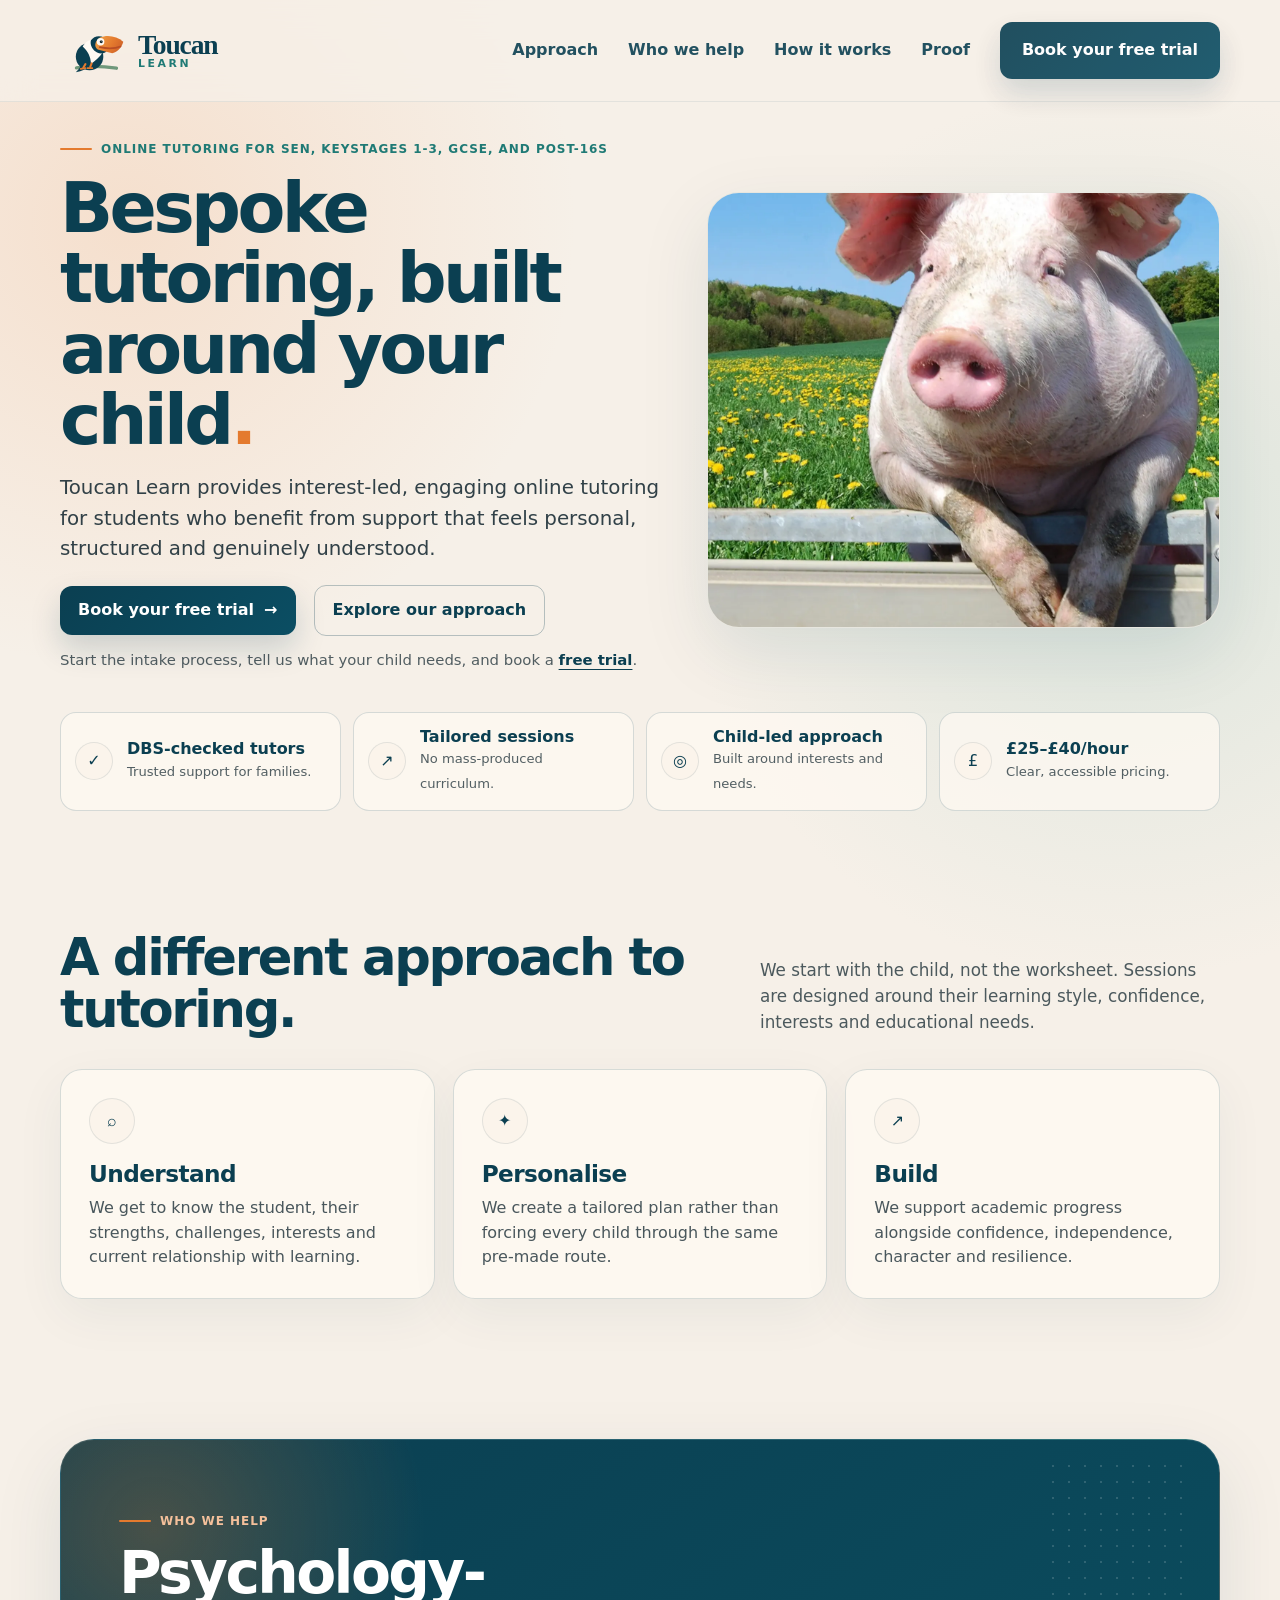
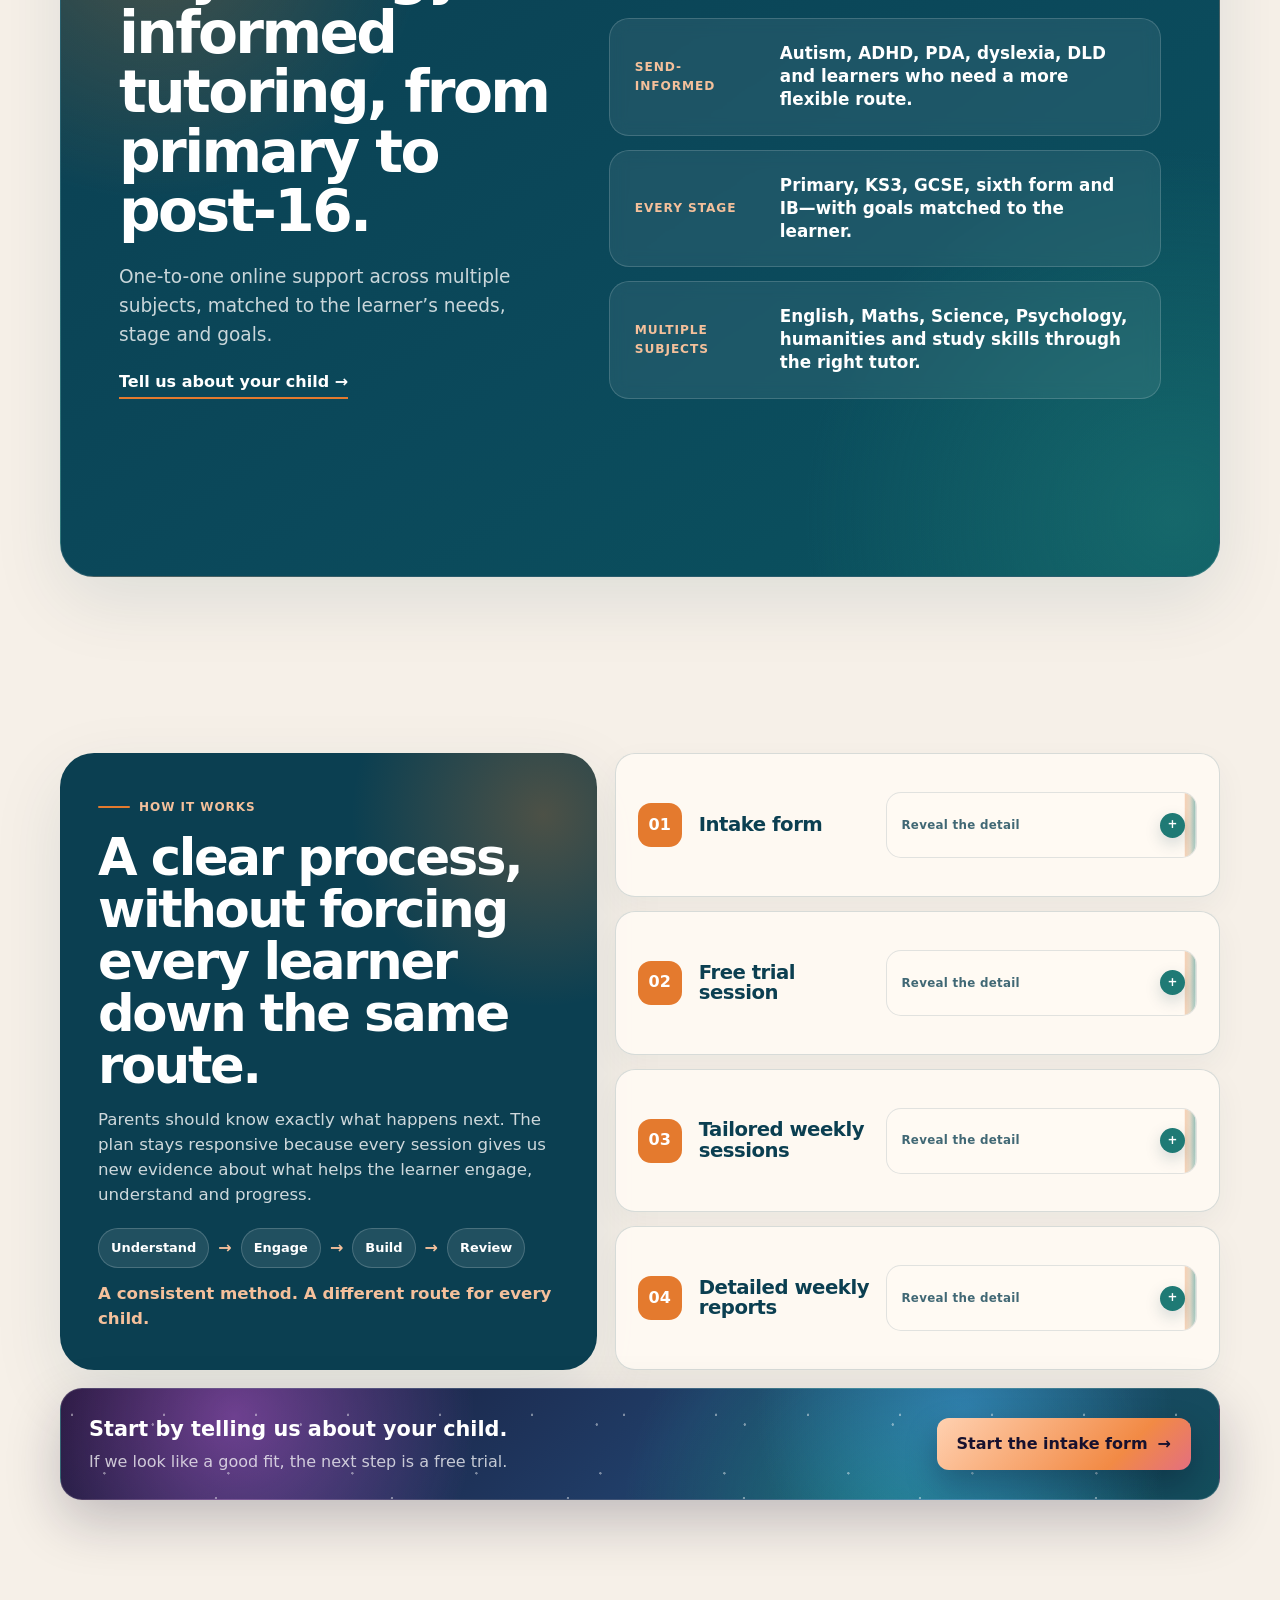
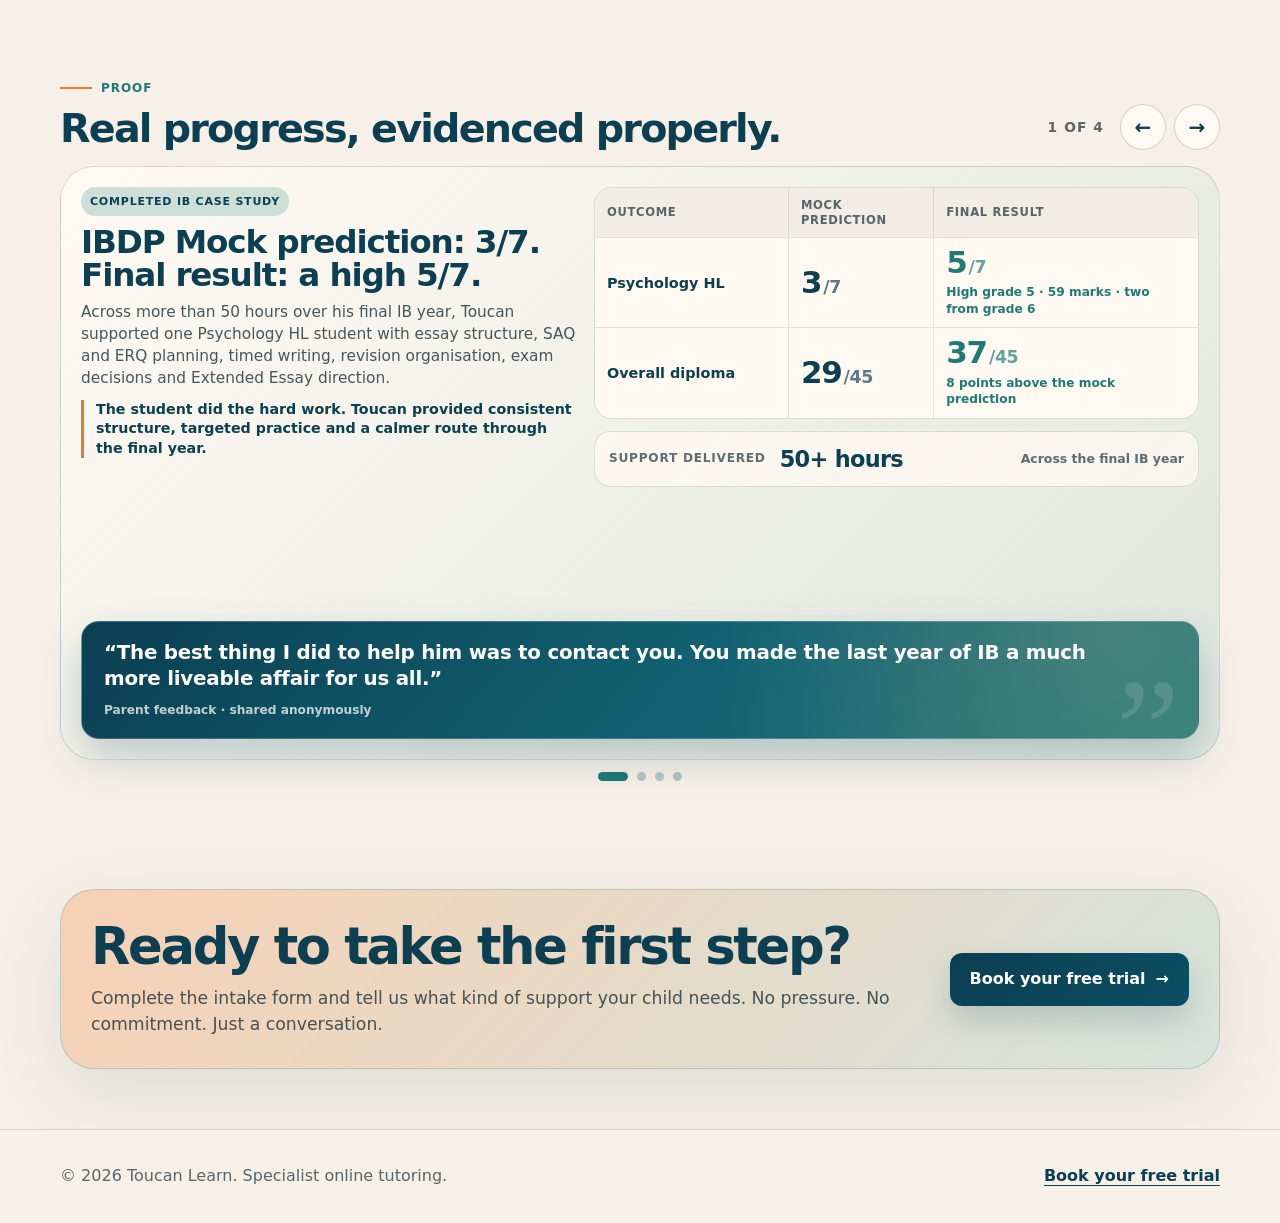
==== commit e1f2f1c6: "Measure Proof cards by rendered height" ====
--- a/index.html
+++ b/index.html
@@ -6,7 +6,7 @@
   <title>Toucan Learn | Bespoke tutoring built around your child</title>
   <meta name="description" content="Specialist online tutoring for SEN learners and children who need extra support across KS2, KS3 and GCSE. Child-led, bespoke and confidence-building." />
   <link rel="icon" href="assets/favicon.svg" type="image/svg+xml" />
-  <link rel="stylesheet" href="style.css?v=20260802-landing-proof-geometry-audit-2" />
+  <link rel="stylesheet" href="style.css?v=20260802-proof-indicators-in-view-4" />
 </head>
 <body>
   <a class="skip-link" href="#main">Skip to main content</a>
@@ -607,7 +607,7 @@
         if (!activeSlide) return;
 
         if (immediate) stage.classList.add('is-measuring');
-        stage.style.height = `${Math.ceil(activeSlide.scrollHeight)}px`;
+        stage.style.height = `${Math.ceil(activeSlide.getBoundingClientRect().height)}px`;
 
         if (immediate) {
           requestAnimationFrame(() => stage.classList.remove('is-measuring'));
--- a/style.css
+++ b/style.css
@@ -6001,10 +6001,11 @@
   }
 }
 
-/* Proof lands below the sticky navigation with a deliberate, visible amount
-   of breathing room. This is the sole final desktop Proof anchor rule. */
+/* Keep the complete collapsed Proof composition in view when reached from the
+  navigation. Taller screens retain the preferred heading space; shorter
+   desktop viewports trade that space for a guaranteed view of the dots. */
 @media (min-width: 941px) {
   #reviews {
-    scroll-margin-top: 24px;
-  }
-}
+    scroll-margin-top: min(-12px, calc(100svh - 847px));
+  }
+}
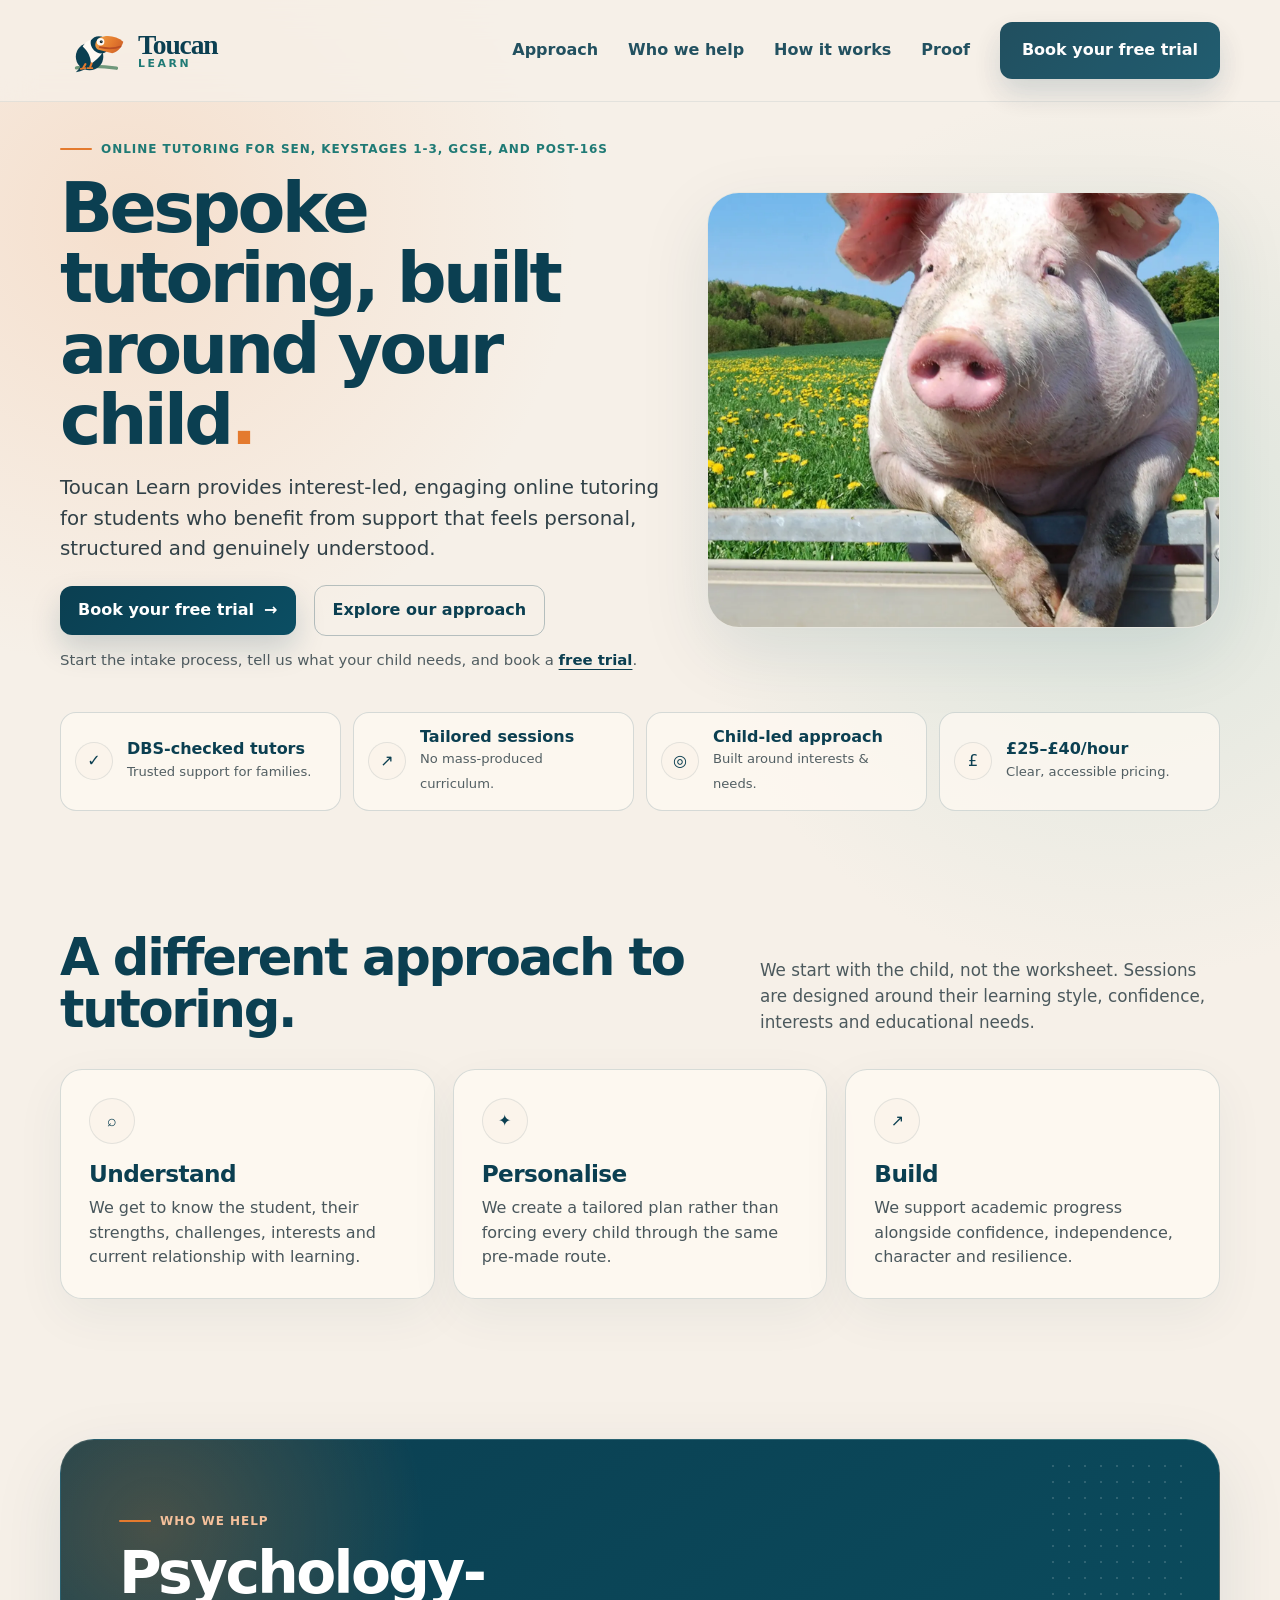
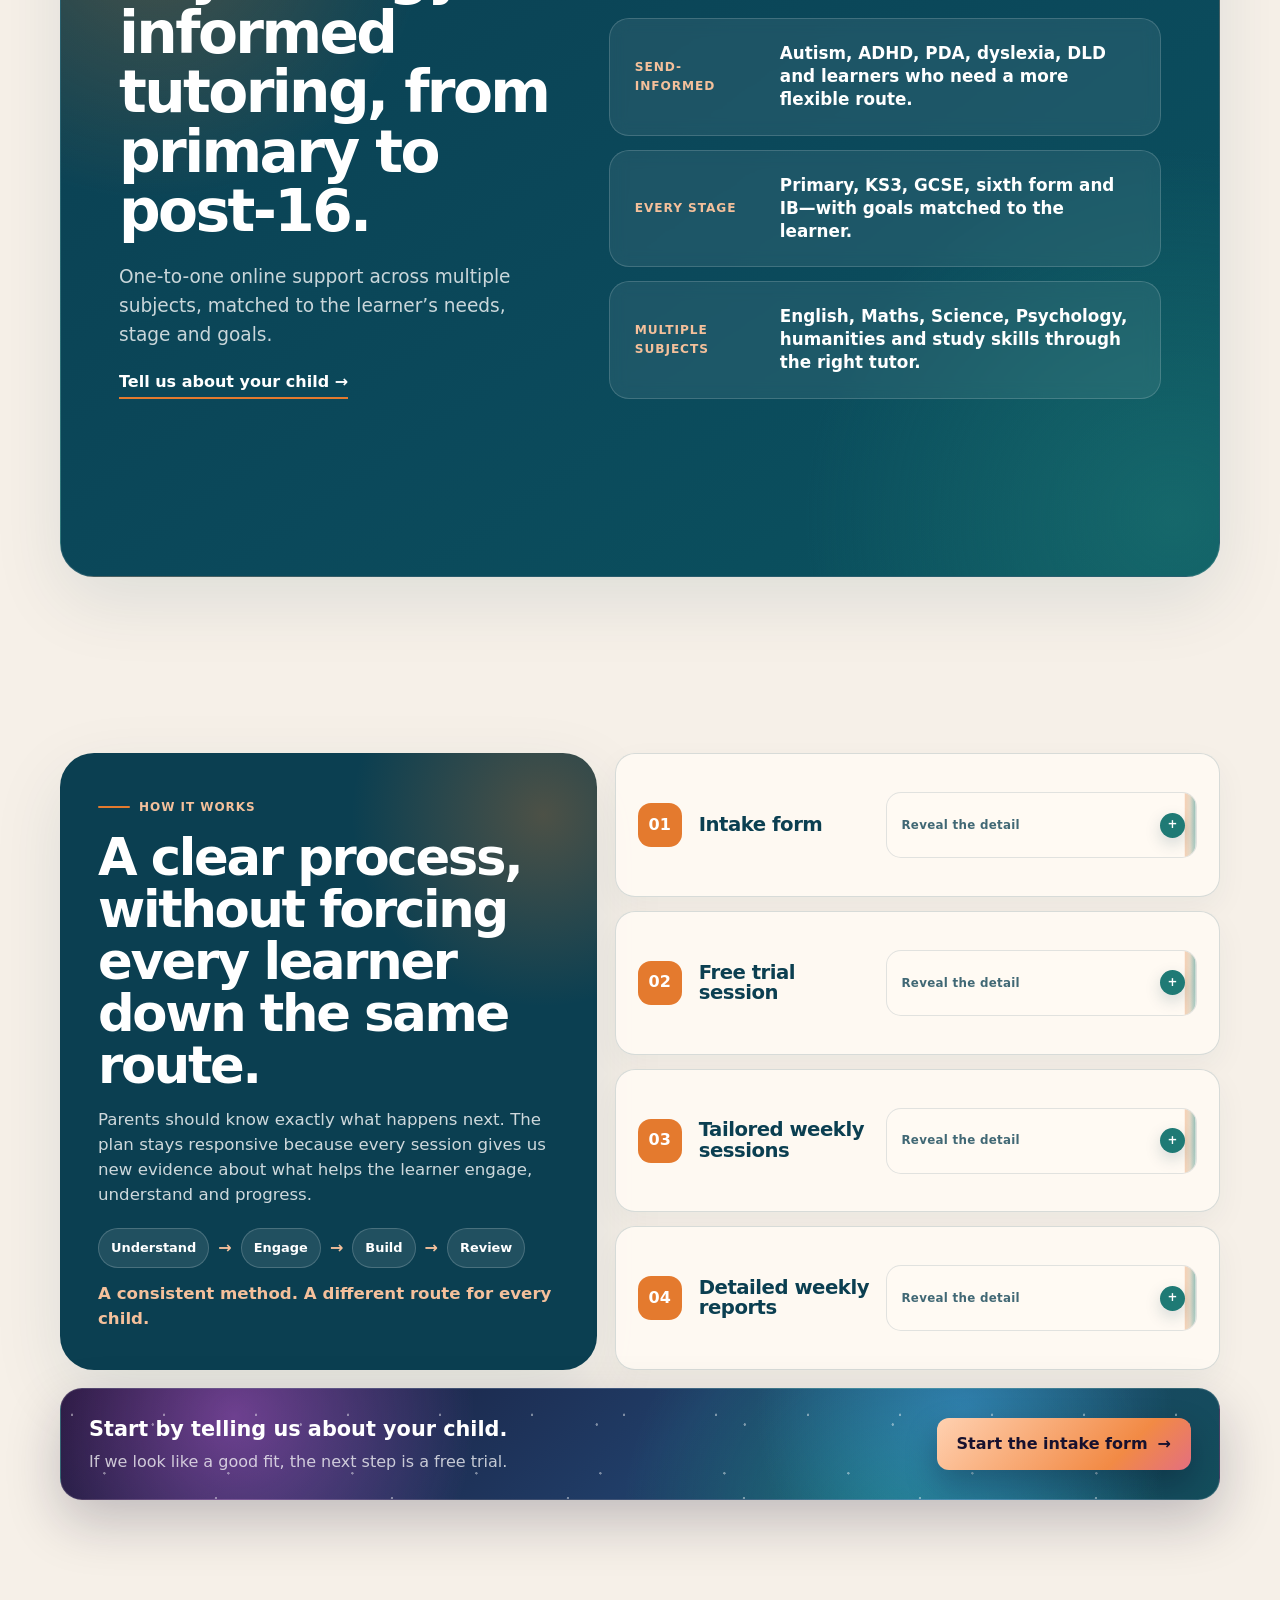
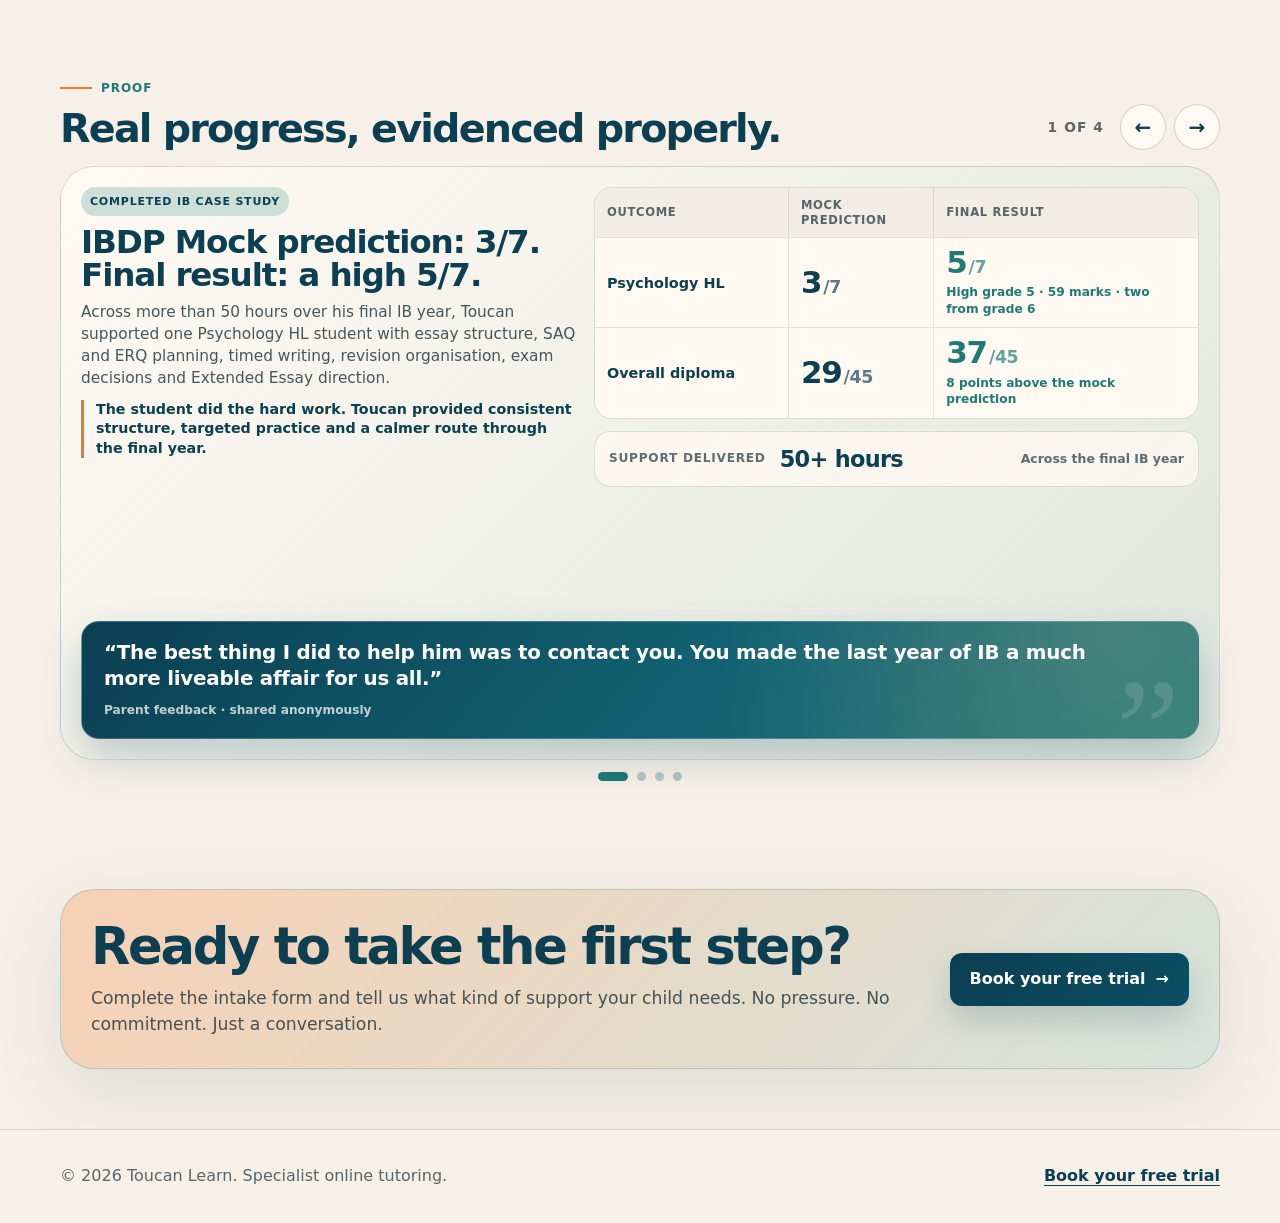
==== commit 0386f46d: "Update index.html" ====
--- a/index.html
+++ b/index.html
@@ -6,7 +6,7 @@
   <title>Toucan Learn | Bespoke tutoring built around your child</title>
   <meta name="description" content="Specialist online tutoring for SEN learners and children who need extra support across KS2, KS3 and GCSE. Child-led, bespoke and confidence-building." />
   <link rel="icon" href="assets/favicon.svg" type="image/svg+xml" />
-  <link rel="stylesheet" href="style.css?v=20260802-proof-indicators-in-view-4" />
+  <link rel="stylesheet" href="style.css?v=20260802-proof-anchor-plus-12" />
 </head>
 <body>
   <a class="skip-link" href="#main">Skip to main content</a>
@@ -56,7 +56,7 @@
       <div class="container trust-strip" aria-label="Trust signals">
         <div class="trust-card"><div class="icon">✓</div><div><strong>DBS-checked tutors</strong><span>Trusted support for families.</span></div></div>
         <div class="trust-card"><div class="icon">↗</div><div><strong>Tailored sessions</strong><span>No mass-produced curriculum.</span></div></div>
-        <div class="trust-card"><div class="icon">◎</div><div><strong>Child-led approach</strong><span>Built around interests and needs.</span></div></div>
+        <div class="trust-card"><div class="icon">◎</div><div><strong>Child-led approach</strong><span>Built around interests & needs.</span></div></div>
         <div class="trust-card"><div class="icon">£</div><div><strong>£25–£40/hour</strong><span>Clear, accessible pricing.</span></div></div>
       </div>
     </section>
--- a/style.css
+++ b/style.css
@@ -6006,6 +6006,6 @@
    desktop viewports trade that space for a guaranteed view of the dots. */
 @media (min-width: 941px) {
   #reviews {
-    scroll-margin-top: min(-12px, calc(100svh - 847px));
-  }
-}
+    scroll-margin-top: min(6px, calc(100svh - 847px));
+  }
+}
